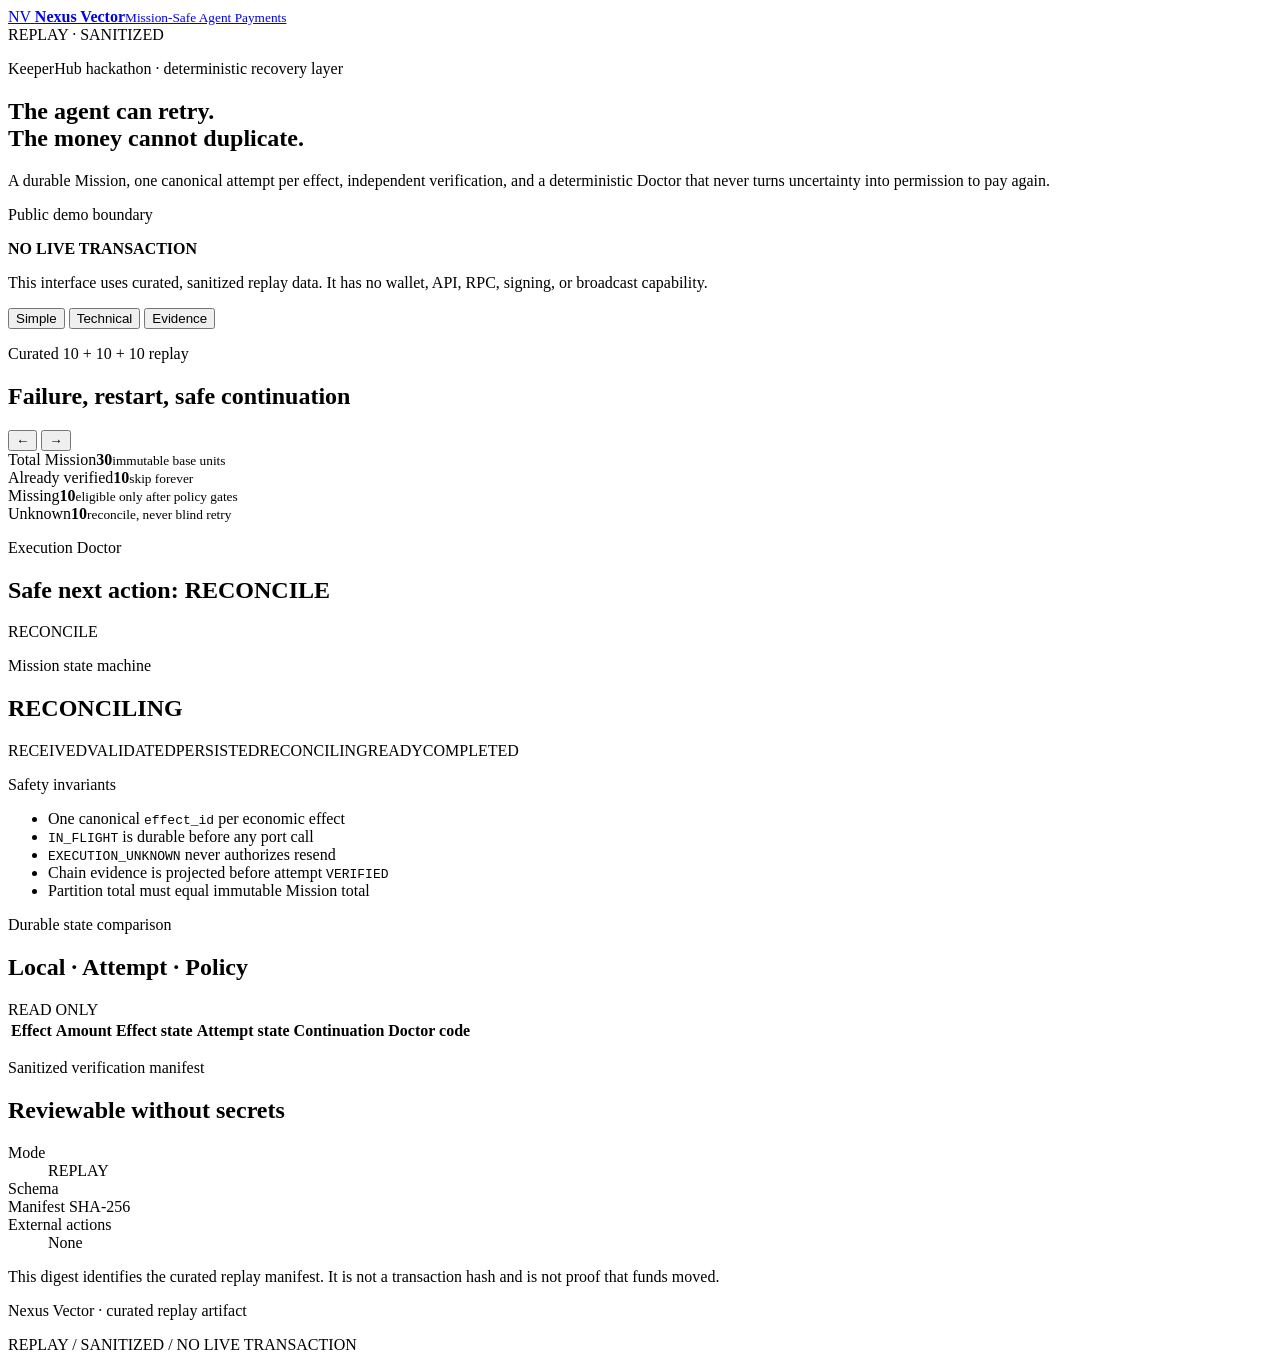
==== frontend/index.html @ ded7345a "Add static replay UI shell" ====
<!doctype html>
<html lang="en">
<head>
  <meta charset="utf-8">
  <meta name="viewport" content="width=device-width, initial-scale=1">
  <meta name="description" content="Nexus Vector mission-safe payment recovery replay.">
  <title>Nexus Vector — Mission-Safe Agent Payments</title>
  <link rel="stylesheet" href="styles.css">
</head>
<body>
  <div class="ambient ambient-one" aria-hidden="true"></div>
  <div class="ambient ambient-two" aria-hidden="true"></div>

  <header class="site-header">
    <a class="brand" href="#top" aria-label="Nexus Vector home">
      <span class="brand-mark" aria-hidden="true">NV</span>
      <span><strong>Nexus Vector</strong><small>Mission-Safe Agent Payments</small></span>
    </a>
    <div class="mode-badge"><span class="pulse"></span> REPLAY · SANITIZED</div>
  </header>

  <main id="top">
    <section class="hero">
      <div>
        <p class="eyebrow">KeeperHub hackathon · deterministic recovery layer</p>
        <h1>The agent can retry.<br><span>The money cannot duplicate.</span></h1>
        <p class="hero-copy">A durable Mission, one canonical attempt per effect, independent verification, and a deterministic Doctor that never turns uncertainty into permission to pay again.</p>
      </div>
      <aside class="safety-card" aria-label="Replay safety boundary">
        <p class="safety-kicker">Public demo boundary</p>
        <strong>NO LIVE TRANSACTION</strong>
        <p>This interface uses curated, sanitized replay data. It has no wallet, API, RPC, signing, or broadcast capability.</p>
      </aside>
    </section>

    <nav class="view-tabs" aria-label="Demo views">
      <button class="tab is-active" data-view="simple" aria-selected="true">Simple</button>
      <button class="tab" data-view="technical" aria-selected="false">Technical</button>
      <button class="tab" data-view="evidence" aria-selected="false">Evidence</button>
    </nav>

    <section class="replay-control" aria-labelledby="replay-heading">
      <div>
        <p class="section-label">Curated 10 + 10 + 10 replay</p>
        <h2 id="replay-heading">Failure, restart, safe continuation</h2>
      </div>
      <div class="step-controls">
        <button id="previous-step" class="icon-button" aria-label="Previous replay step">←</button>
        <span id="step-counter" aria-live="polite"></span>
        <button id="next-step" class="icon-button" aria-label="Next replay step">→</button>
      </div>
      <div class="timeline" id="timeline" aria-label="Replay timeline"></div>
    </section>

    <section id="view-simple" class="view-panel is-active">
      <div class="mission-summary">
        <article class="metric-card">
          <span>Total Mission</span><strong id="mission-total">30</strong><small>immutable base units</small>
        </article>
        <article class="metric-card safe">
          <span>Already verified</span><strong id="amount-skipped">10</strong><small>skip forever</small>
        </article>
        <article class="metric-card ready">
          <span>Missing</span><strong id="amount-executable">10</strong><small>eligible only after policy gates</small>
        </article>
        <article class="metric-card warning">
          <span>Unknown</span><strong id="amount-unresolved">10</strong><small>reconcile, never blind retry</small>
        </article>
      </div>

      <div class="doctor-banner">
        <div>
          <p class="section-label">Execution Doctor</p>
          <h2 id="doctor-title">Safe next action: RECONCILE</h2>
          <p id="doctor-summary"></p>
        </div>
        <span id="doctor-action" class="action-pill">RECONCILE</span>
      </div>

      <div id="effect-cards" class="effect-grid" aria-label="Effect decisions"></div>
    </section>

    <section id="view-technical" class="view-panel">
      <div class="technical-grid">
        <article class="panel">
          <p class="section-label">Mission state machine</p>
          <h2 id="technical-mission-state">RECONCILING</h2>
          <div class="state-track" aria-label="Mission state progression">
            <span data-state="RECEIVED">RECEIVED</span><span data-state="VALIDATED">VALIDATED</span><span data-state="PERSISTED">PERSISTED</span><span data-state="RECONCILING">RECONCILING</span><span data-state="READY_FOR_EXECUTION">READY</span><span data-state="COMPLETED">COMPLETED</span>
          </div>
        </article>
        <article class="panel">
          <p class="section-label">Safety invariants</p>
          <ul class="invariant-list">
            <li>One canonical <code>effect_id</code> per economic effect</li>
            <li><code>IN_FLIGHT</code> is durable before any port call</li>
            <li><code>EXECUTION_UNKNOWN</code> never authorizes resend</li>
            <li>Chain evidence is projected before attempt <code>VERIFIED</code></li>
            <li>Partition total must equal immutable Mission total</li>
          </ul>
        </article>
      </div>
      <div class="panel table-panel">
        <div class="panel-heading">
          <div><p class="section-label">Durable state comparison</p><h2>Local · Attempt · Policy</h2></div>
          <span class="read-only">READ ONLY</span>
        </div>
        <div class="table-scroll">
          <table>
            <thead><tr><th>Effect</th><th>Amount</th><th>Effect state</th><th>Attempt state</th><th>Continuation</th><th>Doctor code</th></tr></thead>
            <tbody id="technical-table"></tbody>
          </table>
        </div>
      </div>
    </section>

    <section id="view-evidence" class="view-panel">
      <div class="evidence-layout">
        <article class="panel evidence-manifest">
          <p class="section-label">Sanitized verification manifest</p>
          <h2>Reviewable without secrets</h2>
          <dl>
            <div><dt>Mode</dt><dd id="manifest-mode">REPLAY</dd></div>
            <div><dt>Schema</dt><dd id="manifest-schema"></dd></div>
            <div><dt>Manifest SHA-256</dt><dd><code id="manifest-hash"></code></dd></div>
            <div><dt>External actions</dt><dd>None</dd></div>
          </dl>
          <p class="notice">This digest identifies the curated replay manifest. It is not a transaction hash and is not proof that funds moved.</p>
        </article>
        <div id="evidence-list" class="evidence-list"></div>
      </div>
    </section>
  </main>

  <footer>
    <p>Nexus Vector · curated replay artifact</p>
    <p>REPLAY / SANITIZED / NO LIVE TRANSACTION</p>
  </footer>

  <script src="replay/mission-safe-30.js"></script>
  <script src="app.js"></script>
</body>
</html>
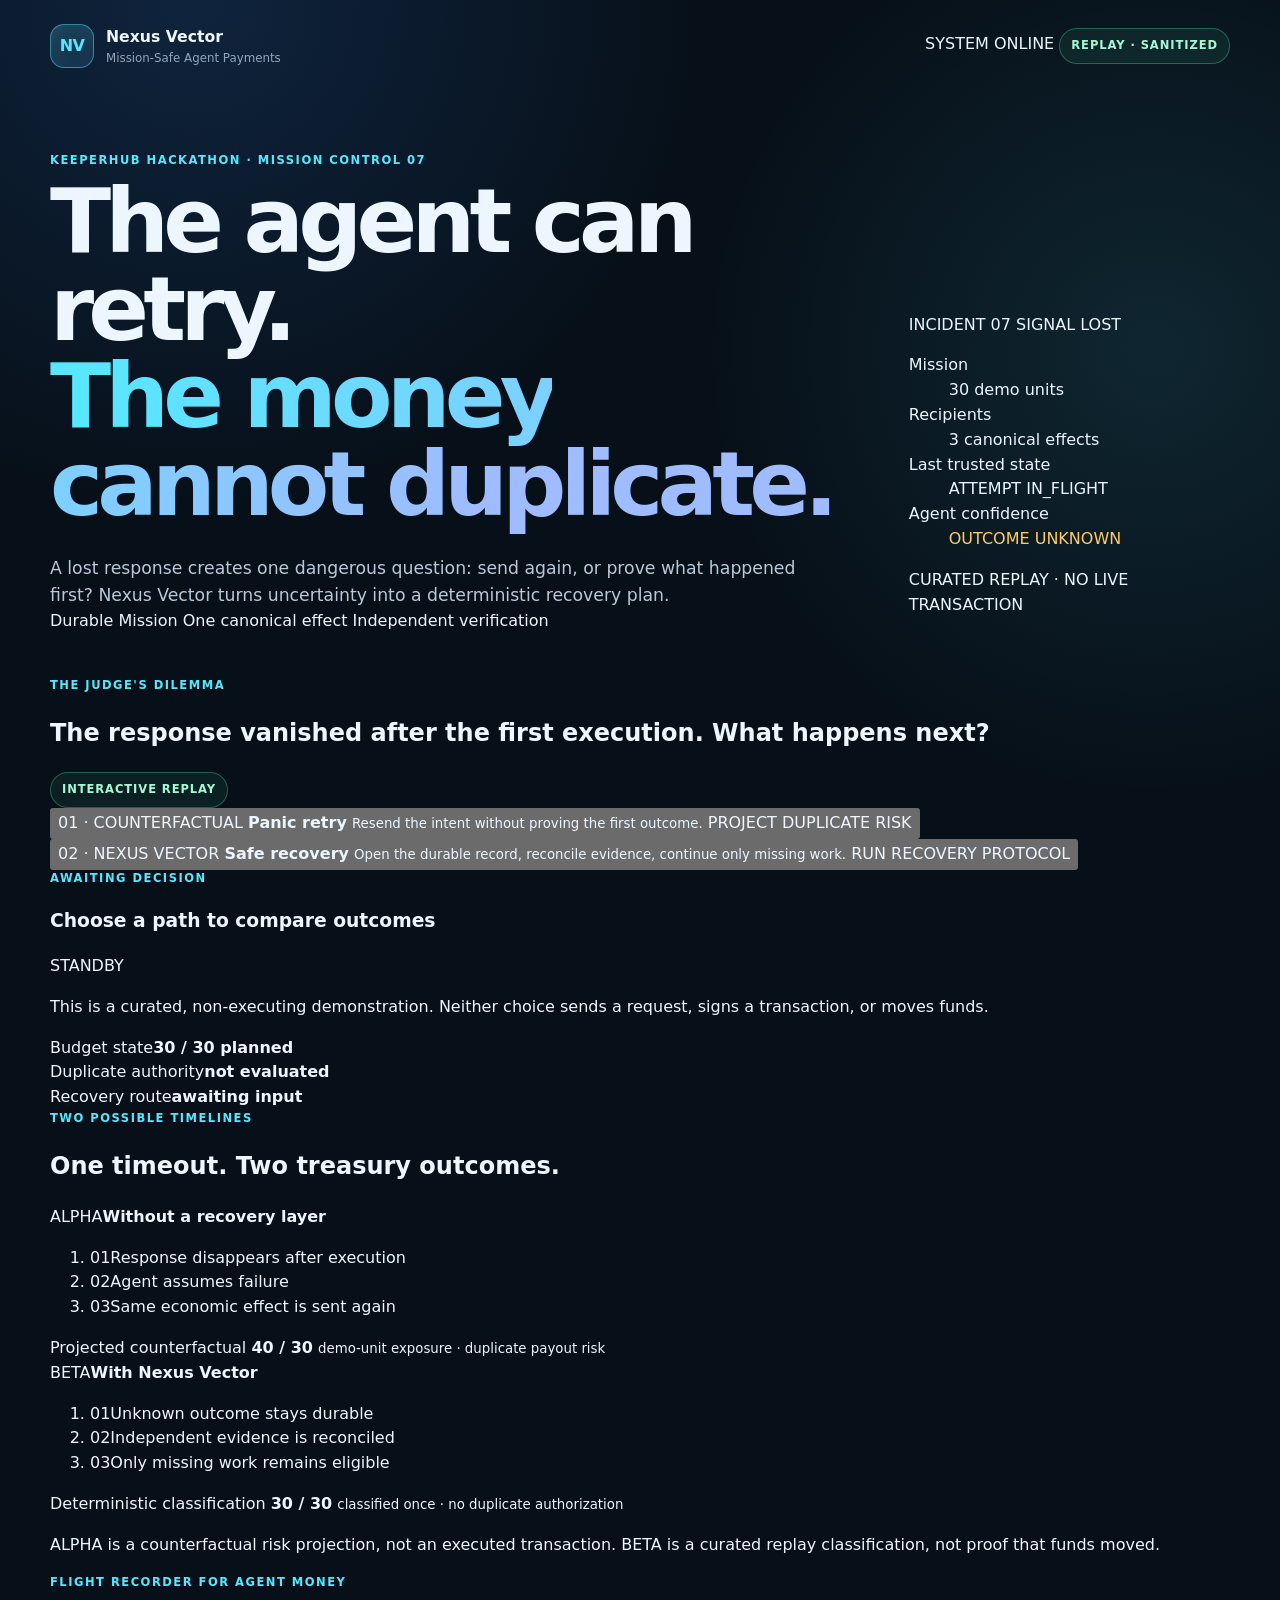
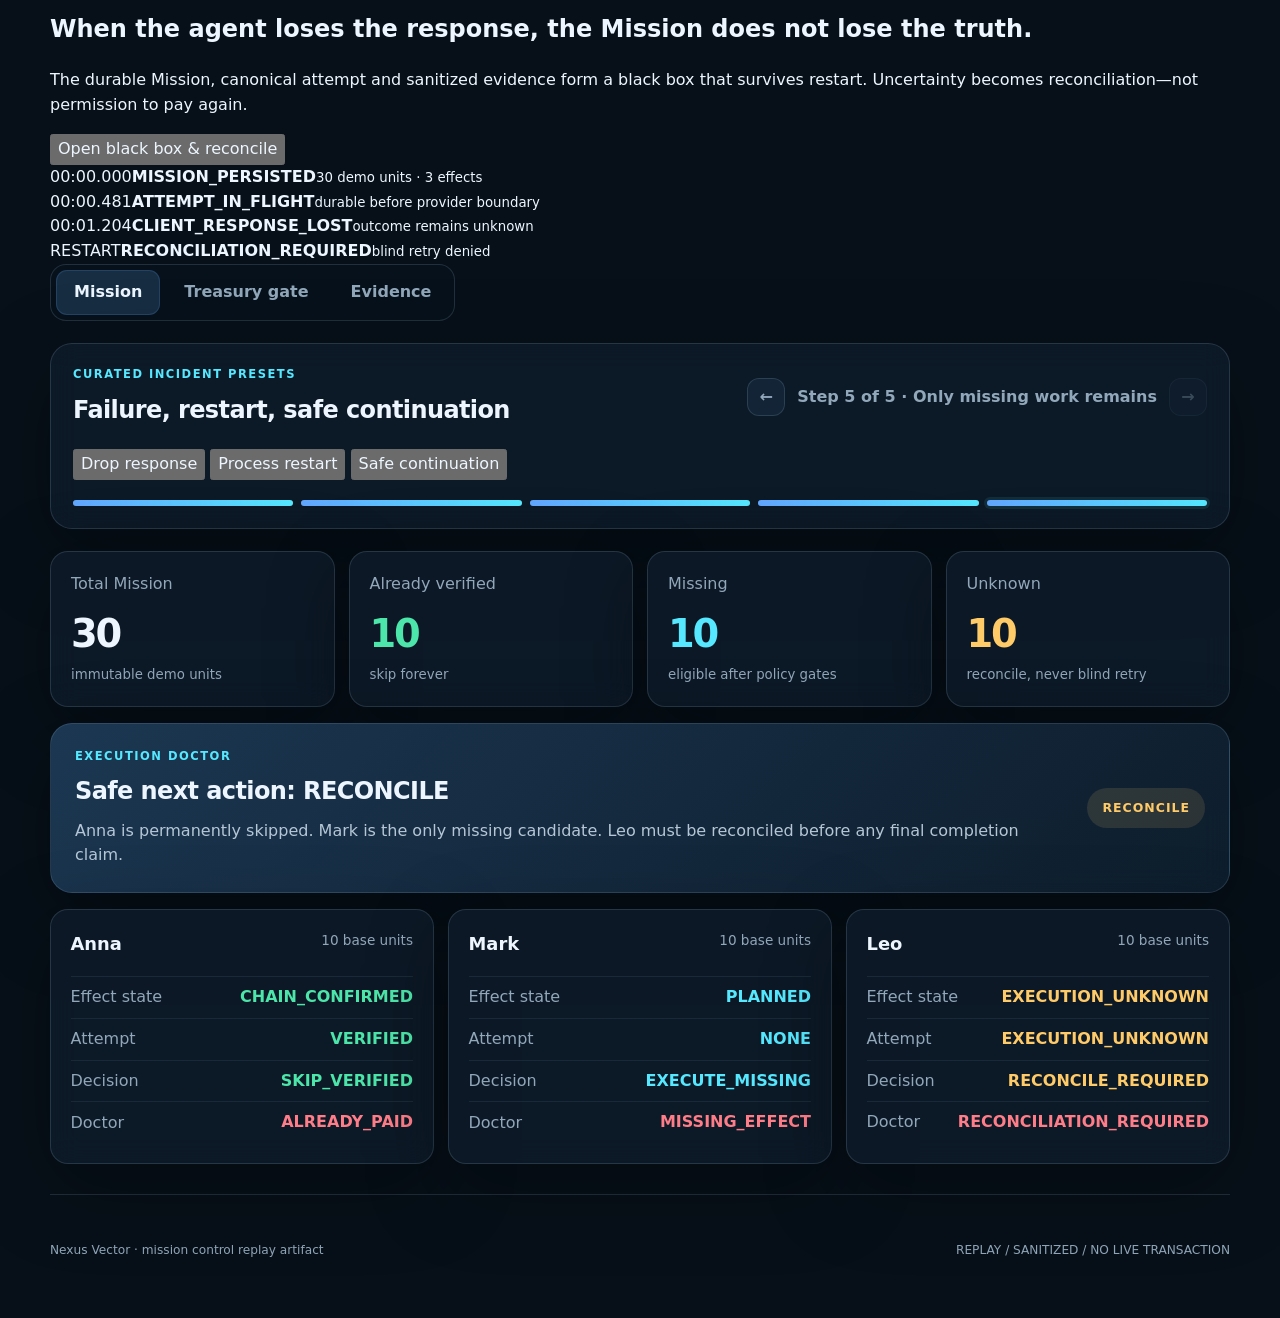
==== commit e11105cb: "Transform replay into mission control judge experience" ====
--- a/frontend/index.html
+++ b/frontend/index.html
@@ -8,46 +8,169 @@
   <link rel="stylesheet" href="styles.css">
 </head>
 <body>
-  <div class="ambient ambient-one" aria-hidden="true"></div>
-  <div class="ambient ambient-two" aria-hidden="true"></div>
+  <div class="grid-field" aria-hidden="true"></div>
+  <div class="orbit orbit-one" aria-hidden="true"></div>
+  <div class="orbit orbit-two" aria-hidden="true"></div>
 
   <header class="site-header">
     <a class="brand" href="#top" aria-label="Nexus Vector home">
-      <span class="brand-mark" aria-hidden="true">NV</span>
+      <span class="brand-mark" aria-hidden="true"><span>NV</span></span>
       <span><strong>Nexus Vector</strong><small>Mission-Safe Agent Payments</small></span>
     </a>
-    <div class="mode-badge"><span class="pulse"></span> REPLAY · SANITIZED</div>
+    <div class="header-status">
+      <span class="system-indicator"><i aria-hidden="true"></i> SYSTEM ONLINE</span>
+      <span class="mode-badge">REPLAY · SANITIZED</span>
+    </div>
   </header>
 
   <main id="top">
-    <section class="hero">
-      <div>
-        <p class="eyebrow">KeeperHub hackathon · deterministic recovery layer</p>
-        <h1>The agent can retry.<br><span>The money cannot duplicate.</span></h1>
-        <p class="hero-copy">A durable Mission, one canonical attempt per effect, independent verification, and a deterministic Doctor that never turns uncertainty into permission to pay again.</p>
-      </div>
-      <aside class="safety-card" aria-label="Replay safety boundary">
-        <p class="safety-kicker">Public demo boundary</p>
-        <strong>NO LIVE TRANSACTION</strong>
-        <p>This interface uses curated, sanitized replay data. It has no wallet, API, RPC, signing, or broadcast capability.</p>
+    <section class="hero" aria-labelledby="hero-title">
+      <div class="hero-copy-block">
+        <p class="eyebrow">KeeperHub hackathon · mission control 07</p>
+        <h1 id="hero-title">The agent can retry.<br><span>The money cannot duplicate.</span></h1>
+        <p class="hero-copy">A lost response creates one dangerous question: send again, or prove what happened first? Nexus Vector turns uncertainty into a deterministic recovery plan.</p>
+        <div class="hero-proof-strip" aria-label="Core safety properties">
+          <span>Durable Mission</span>
+          <span>One canonical effect</span>
+          <span>Independent verification</span>
+        </div>
+      </div>
+
+      <aside class="telemetry-console" aria-label="Incident telemetry">
+        <div class="console-topline">
+          <span>INCIDENT 07</span>
+          <span class="signal-lost"><i aria-hidden="true"></i> SIGNAL LOST</span>
+        </div>
+        <div class="telemetry-orb" aria-hidden="true">
+          <span class="orb-core"></span>
+          <span class="orb-ring ring-one"></span>
+          <span class="orb-ring ring-two"></span>
+          <span class="orb-sweep"></span>
+        </div>
+        <dl class="telemetry-list">
+          <div><dt>Mission</dt><dd>30 demo units</dd></div>
+          <div><dt>Recipients</dt><dd>3 canonical effects</dd></div>
+          <div><dt>Last trusted state</dt><dd>ATTEMPT IN_FLIGHT</dd></div>
+          <div><dt>Agent confidence</dt><dd class="status-warning">OUTCOME UNKNOWN</dd></div>
+        </dl>
+        <p class="console-boundary">CURATED REPLAY · NO LIVE TRANSACTION</p>
       </aside>
     </section>
 
+    <section class="dilemma" aria-labelledby="dilemma-title">
+      <div class="section-heading">
+        <div>
+          <p class="section-label">The judge's dilemma</p>
+          <h2 id="dilemma-title">The response vanished after the first execution. What happens next?</h2>
+        </div>
+        <span class="read-only">INTERACTIVE REPLAY</span>
+      </div>
+
+      <div class="decision-grid">
+        <button id="panic-retry" class="decision-button unsafe-choice" type="button" aria-pressed="false">
+          <span class="decision-index">01 · COUNTERFACTUAL</span>
+          <strong>Panic retry</strong>
+          <small>Resend the intent without proving the first outcome.</small>
+          <span class="button-callout">PROJECT DUPLICATE RISK</span>
+        </button>
+        <button id="safe-recovery" class="decision-button safe-choice" type="button" aria-pressed="false">
+          <span class="decision-index">02 · NEXUS VECTOR</span>
+          <strong>Safe recovery</strong>
+          <small>Open the durable record, reconcile evidence, continue only missing work.</small>
+          <span class="button-callout">RUN RECOVERY PROTOCOL</span>
+        </button>
+      </div>
+
+      <article id="decision-stage" class="decision-stage" data-decision="neutral" aria-live="polite">
+        <div class="decision-stage-head">
+          <div>
+            <p id="decision-kicker" class="section-label">Awaiting decision</p>
+            <h3 id="decision-title">Choose a path to compare outcomes</h3>
+          </div>
+          <span id="decision-status" class="decision-status">STANDBY</span>
+        </div>
+        <p id="decision-summary">This is a curated, non-executing demonstration. Neither choice sends a request, signs a transaction, or moves funds.</p>
+        <div class="decision-metrics">
+          <div><span>Budget state</span><strong id="decision-budget">30 / 30 planned</strong></div>
+          <div><span>Duplicate authority</span><strong id="decision-duplicate">not evaluated</strong></div>
+          <div><span>Recovery route</span><strong id="decision-route">awaiting input</strong></div>
+        </div>
+      </article>
+    </section>
+
+    <section class="worldlines" aria-labelledby="worldlines-title">
+      <div class="section-heading compact-heading">
+        <div>
+          <p class="section-label">Two possible timelines</p>
+          <h2 id="worldlines-title">One timeout. Two treasury outcomes.</h2>
+        </div>
+      </div>
+      <div class="worldline-grid">
+        <article class="worldline unsafe-worldline">
+          <header><span>ALPHA</span><strong>Without a recovery layer</strong></header>
+          <ol>
+            <li><span>01</span>Response disappears after execution</li>
+            <li><span>02</span>Agent assumes failure</li>
+            <li><span>03</span>Same economic effect is sent again</li>
+          </ol>
+          <div class="worldline-result">
+            <span>Projected counterfactual</span>
+            <strong>40 / 30</strong>
+            <small>demo-unit exposure · duplicate payout risk</small>
+          </div>
+        </article>
+        <article class="worldline safe-worldline">
+          <header><span>BETA</span><strong>With Nexus Vector</strong></header>
+          <ol>
+            <li><span>01</span>Unknown outcome stays durable</li>
+            <li><span>02</span>Independent evidence is reconciled</li>
+            <li><span>03</span>Only missing work remains eligible</li>
+          </ol>
+          <div class="worldline-result">
+            <span>Deterministic classification</span>
+            <strong>30 / 30</strong>
+            <small>classified once · no duplicate authorization</small>
+          </div>
+        </article>
+      </div>
+      <p class="counterfactual-note">ALPHA is a counterfactual risk projection, not an executed transaction. BETA is a curated replay classification, not proof that funds moved.</p>
+    </section>
+
+    <section class="black-box" aria-labelledby="black-box-title">
+      <div class="black-box-copy">
+        <p class="section-label">Flight recorder for agent money</p>
+        <h2 id="black-box-title">When the agent loses the response, the Mission does not lose the truth.</h2>
+        <p>The durable Mission, canonical attempt and sanitized evidence form a black box that survives restart. Uncertainty becomes reconciliation—not permission to pay again.</p>
+        <button id="open-black-box" class="primary-action" type="button">Open black box &amp; reconcile</button>
+      </div>
+      <div class="flight-recorder" aria-label="Black box recovery sequence">
+        <div><span>00:00.000</span><strong>MISSION_PERSISTED</strong><small>30 demo units · 3 effects</small></div>
+        <div><span>00:00.481</span><strong>ATTEMPT_IN_FLIGHT</strong><small>durable before provider boundary</small></div>
+        <div class="recorder-alert"><span>00:01.204</span><strong>CLIENT_RESPONSE_LOST</strong><small>outcome remains unknown</small></div>
+        <div><span>RESTART</span><strong>RECONCILIATION_REQUIRED</strong><small>blind retry denied</small></div>
+      </div>
+    </section>
+
     <nav class="view-tabs" aria-label="Demo views">
-      <button class="tab is-active" data-view="simple" aria-selected="true">Simple</button>
-      <button class="tab" data-view="technical" aria-selected="false">Technical</button>
-      <button class="tab" data-view="evidence" aria-selected="false">Evidence</button>
+      <button class="tab is-active" data-view="simple" aria-selected="true" type="button">Mission</button>
+      <button class="tab" data-view="technical" aria-selected="false" type="button">Treasury gate</button>
+      <button class="tab" data-view="evidence" aria-selected="false" type="button">Evidence</button>
     </nav>
 
     <section class="replay-control" aria-labelledby="replay-heading">
       <div>
-        <p class="section-label">Curated 10 + 10 + 10 replay</p>
+        <p class="section-label">Curated incident presets</p>
         <h2 id="replay-heading">Failure, restart, safe continuation</h2>
       </div>
       <div class="step-controls">
-        <button id="previous-step" class="icon-button" aria-label="Previous replay step">←</button>
+        <button id="previous-step" class="icon-button" aria-label="Previous replay step" type="button">←</button>
         <span id="step-counter" aria-live="polite"></span>
-        <button id="next-step" class="icon-button" aria-label="Next replay step">→</button>
+        <button id="next-step" class="icon-button" aria-label="Next replay step" type="button">→</button>
+      </div>
+      <div id="incident-presets" class="incident-presets" aria-label="Curated incident presets">
+        <button type="button" data-step="2">Drop response</button>
+        <button type="button" data-step="3">Process restart</button>
+        <button type="button" data-step="4">Safe continuation</button>
       </div>
       <div class="timeline" id="timeline" aria-label="Replay timeline"></div>
     </section>
@@ -55,13 +178,13 @@
     <section id="view-simple" class="view-panel is-active">
       <div class="mission-summary">
         <article class="metric-card">
-          <span>Total Mission</span><strong id="mission-total">30</strong><small>immutable base units</small>
+          <span>Total Mission</span><strong id="mission-total">30</strong><small>immutable demo units</small>
         </article>
         <article class="metric-card safe">
           <span>Already verified</span><strong id="amount-skipped">10</strong><small>skip forever</small>
         </article>
         <article class="metric-card ready">
-          <span>Missing</span><strong id="amount-executable">10</strong><small>eligible only after policy gates</small>
+          <span>Missing</span><strong id="amount-executable">10</strong><small>eligible after policy gates</small>
         </article>
         <article class="metric-card warning">
           <span>Unknown</span><strong id="amount-unresolved">10</strong><small>reconcile, never blind retry</small>
@@ -81,6 +204,25 @@
     </section>
 
     <section id="view-technical" class="view-panel">
+      <div class="treasury-gate panel">
+        <div class="panel-heading">
+          <div><p class="section-label">Zero-trust treasury gate</p><h2>Every effect presents evidence before authority.</h2></div>
+          <span class="read-only">READ ONLY</span>
+        </div>
+        <div class="gate-checks" aria-label="Treasury safety checks">
+          <div><span class="gate-icon">✓</span><p><strong>Mission identity</strong><small id="gate-identity">canonical effect set recognized</small></p></div>
+          <div><span class="gate-icon">✓</span><p><strong>Immutable budget</strong><small id="gate-budget">partition equals 30 demo units</small></p></div>
+          <div><span class="gate-icon">✓</span><p><strong>Durable attempt</strong><small id="gate-attempt">attempt persisted before boundary</small></p></div>
+          <div class="gate-caution"><span class="gate-icon">!</span><p><strong>Evidence policy</strong><small id="gate-evidence">unknown work requires reconciliation</small></p></div>
+          <div><span class="gate-icon">✓</span><p><strong>Continuation authority</strong><small id="gate-continuation">duplicate authorization denied</small></p></div>
+        </div>
+        <div class="treasury-decision">
+          <span>TREASURY DECISION</span>
+          <strong id="treasury-decision">1 SKIP · 1 EXECUTE · 1 RECONCILE</strong>
+          <small>Classification is deterministic data, not a live execution authorization.</small>
+        </div>
+      </div>
+
       <div class="technical-grid">
         <article class="panel">
           <p class="section-label">Mission state machine</p>
@@ -133,7 +275,7 @@
   </main>
 
   <footer>
-    <p>Nexus Vector · curated replay artifact</p>
+    <p>Nexus Vector · mission control replay artifact</p>
     <p>REPLAY / SANITIZED / NO LIVE TRANSACTION</p>
   </footer>
 
--- a/frontend/styles.css
+++ b/frontend/styles.css
@@ -0,0 +1,318 @@
+:root {
+  color-scheme: dark;
+  --bg: #071019;
+  --panel: rgba(14, 27, 40, 0.88);
+  --text: #edf6ff;
+  --muted: #91a7ba;
+  --line: rgba(149, 187, 216, 0.18);
+  --cyan: #55e8ff;
+  --blue: #62a7ff;
+  --green: #4ce6aa;
+  --amber: #ffca68;
+  --red: #ff7d88;
+  --radius: 22px;
+  --shadow: 0 24px 80px rgba(0, 0, 0, 0.35);
+  font-family: Inter, ui-sans-serif, system-ui, -apple-system, BlinkMacSystemFont, "Segoe UI", sans-serif;
+}
+
+* { box-sizing: border-box; }
+html { scroll-behavior: smooth; }
+body {
+  margin: 0;
+  min-height: 100vh;
+  color: var(--text);
+  background:
+    radial-gradient(circle at 15% 0%, rgba(56, 139, 253, 0.16), transparent 32rem),
+    radial-gradient(circle at 90% 12%, rgba(85, 232, 255, 0.10), transparent 28rem),
+    var(--bg);
+  line-height: 1.55;
+}
+button, a { font: inherit; }
+button { color: inherit; }
+code { color: #bdeeff; font-family: "SFMono-Regular", Consolas, monospace; }
+
+.ambient {
+  position: fixed;
+  z-index: -1;
+  width: 28rem;
+  height: 28rem;
+  filter: blur(110px);
+  opacity: 0.18;
+  border-radius: 50%;
+  pointer-events: none;
+}
+.ambient-one { top: 12rem; left: -12rem; background: var(--blue); }
+.ambient-two { right: -14rem; bottom: 4rem; background: var(--cyan); }
+
+.site-header,
+main,
+footer {
+  width: min(1180px, calc(100% - 32px));
+  margin-inline: auto;
+}
+
+.site-header {
+  display: flex;
+  justify-content: space-between;
+  align-items: center;
+  padding: 24px 0 10px;
+}
+.brand {
+  display: inline-flex;
+  align-items: center;
+  gap: 12px;
+  color: inherit;
+  text-decoration: none;
+}
+.brand-mark {
+  display: grid;
+  place-items: center;
+  width: 44px;
+  height: 44px;
+  border: 1px solid rgba(85, 232, 255, 0.48);
+  border-radius: 14px;
+  background: linear-gradient(145deg, rgba(85, 232, 255, 0.18), rgba(98, 167, 255, 0.08));
+  color: var(--cyan);
+  font-weight: 900;
+  letter-spacing: -0.04em;
+  box-shadow: inset 0 0 24px rgba(85, 232, 255, 0.08);
+}
+.brand strong, .brand small { display: block; }
+.brand strong { font-size: 0.98rem; }
+.brand small { color: var(--muted); font-size: 0.74rem; }
+.mode-badge,
+.read-only {
+  display: inline-flex;
+  align-items: center;
+  gap: 8px;
+  padding: 8px 11px;
+  border: 1px solid rgba(76, 230, 170, 0.32);
+  border-radius: 999px;
+  background: rgba(76, 230, 170, 0.08);
+  color: #a6f8d4;
+  font-size: 0.72rem;
+  font-weight: 800;
+  letter-spacing: 0.08em;
+}
+.pulse {
+  width: 7px;
+  height: 7px;
+  border-radius: 50%;
+  background: var(--green);
+  box-shadow: 0 0 0 5px rgba(76, 230, 170, 0.10);
+}
+
+.hero {
+  display: grid;
+  grid-template-columns: minmax(0, 1.5fr) minmax(270px, 0.58fr);
+  gap: 28px;
+  align-items: end;
+  padding: 74px 0 44px;
+}
+.eyebrow, .section-label, .safety-kicker {
+  margin: 0 0 8px;
+  color: var(--cyan);
+  font-size: 0.72rem;
+  font-weight: 850;
+  letter-spacing: 0.13em;
+  text-transform: uppercase;
+}
+.hero h1 {
+  max-width: 880px;
+  margin: 0;
+  font-size: clamp(2.75rem, 7vw, 5.8rem);
+  line-height: 0.98;
+  letter-spacing: -0.065em;
+}
+.hero h1 span {
+  background: linear-gradient(90deg, var(--cyan), #9ebcff 72%);
+  -webkit-background-clip: text;
+  background-clip: text;
+  color: transparent;
+}
+.hero-copy {
+  max-width: 760px;
+  margin: 26px 0 0;
+  color: #b9c9d7;
+  font-size: 1.08rem;
+}
+.safety-card {
+  padding: 24px;
+  border: 1px solid rgba(255, 202, 104, 0.28);
+  border-radius: var(--radius);
+  background: linear-gradient(145deg, rgba(255, 202, 104, 0.09), rgba(255, 125, 136, 0.04));
+  box-shadow: var(--shadow);
+}
+.safety-card strong { display: block; color: var(--amber); font-size: 1.12rem; }
+.safety-card p:last-child { margin-bottom: 0; color: #c5bfae; font-size: 0.92rem; }
+
+.view-tabs {
+  display: inline-flex;
+  gap: 6px;
+  padding: 5px;
+  border: 1px solid var(--line);
+  border-radius: 16px;
+  background: rgba(8, 18, 28, 0.72);
+}
+.tab, .icon-button {
+  border: 0;
+  cursor: pointer;
+  transition: transform 150ms ease, background 150ms ease, color 150ms ease;
+}
+.tab {
+  padding: 10px 18px;
+  border-radius: 11px;
+  background: transparent;
+  color: var(--muted);
+  font-weight: 750;
+}
+.tab:hover, .icon-button:hover { transform: translateY(-1px); }
+.tab.is-active { background: #172d42; color: var(--text); box-shadow: inset 0 0 0 1px rgba(98, 167, 255, 0.18); }
+
+.replay-control,
+.panel,
+.doctor-banner,
+.metric-card,
+.effect-card {
+  border: 1px solid var(--line);
+  background: var(--panel);
+  box-shadow: var(--shadow);
+  backdrop-filter: blur(14px);
+}
+.replay-control {
+  display: grid;
+  grid-template-columns: 1fr auto;
+  gap: 20px;
+  margin: 22px 0;
+  padding: 22px;
+  border-radius: var(--radius);
+}
+.replay-control h2, .panel h2, .doctor-banner h2 { margin: 0; letter-spacing: -0.025em; }
+.step-controls { display: flex; align-items: center; gap: 12px; color: var(--muted); font-weight: 750; }
+.icon-button {
+  display: grid;
+  place-items: center;
+  width: 38px;
+  height: 38px;
+  border: 1px solid var(--line);
+  border-radius: 12px;
+  background: #122436;
+}
+.icon-button:disabled { opacity: 0.35; cursor: not-allowed; transform: none; }
+.timeline { grid-column: 1 / -1; display: grid; grid-template-columns: repeat(5, 1fr); gap: 8px; }
+.timeline-step {
+  position: relative;
+  min-height: 6px;
+  border-radius: 999px;
+  background: rgba(145, 167, 186, 0.16);
+  overflow: hidden;
+}
+.timeline-step::after { content: ""; position: absolute; inset: 0; transform: scaleX(0); transform-origin: left; background: linear-gradient(90deg, var(--blue), var(--cyan)); transition: transform 260ms ease; }
+.timeline-step.is-complete::after, .timeline-step.is-current::after { transform: scaleX(1); }
+.timeline-step.is-current { box-shadow: 0 0 0 3px rgba(85, 232, 255, 0.10); }
+
+.view-panel { display: none; animation: rise 180ms ease; }
+.view-panel.is-active { display: block; }
+@keyframes rise { from { opacity: 0; transform: translateY(5px); } to { opacity: 1; transform: none; } }
+
+.mission-summary { display: grid; grid-template-columns: repeat(4, 1fr); gap: 14px; }
+.metric-card { padding: 20px; border-radius: 18px; }
+.metric-card span, .metric-card small { display: block; color: var(--muted); }
+.metric-card strong { display: block; margin: 8px 0 1px; font-size: 2.4rem; letter-spacing: -0.06em; }
+.metric-card.safe strong { color: var(--green); }
+.metric-card.ready strong { color: var(--cyan); }
+.metric-card.warning strong { color: var(--amber); }
+
+.doctor-banner {
+  display: flex;
+  align-items: center;
+  justify-content: space-between;
+  gap: 18px;
+  margin: 16px 0;
+  padding: 24px;
+  border-radius: var(--radius);
+  background: linear-gradient(135deg, rgba(29, 58, 85, 0.95), rgba(14, 30, 45, 0.94));
+}
+.doctor-banner p:last-child { margin: 8px 0 0; color: #b5c7d6; }
+.action-pill {
+  flex: 0 0 auto;
+  padding: 10px 15px;
+  border-radius: 999px;
+  background: rgba(255, 202, 104, 0.12);
+  color: var(--amber);
+  font-size: 0.78rem;
+  font-weight: 900;
+  letter-spacing: 0.08em;
+}
+.action-pill[data-action="COMPLETE"], .action-pill[data-action="SKIP_VERIFIED"] { background: rgba(76, 230, 170, 0.12); color: var(--green); }
+.action-pill[data-action="EXECUTE_MISSING"] { background: rgba(85, 232, 255, 0.12); color: var(--cyan); }
+.action-pill[data-action="MANUAL_REVIEW"] { background: rgba(255, 125, 136, 0.12); color: var(--red); }
+
+.effect-grid { display: grid; grid-template-columns: repeat(3, 1fr); gap: 14px; margin-bottom: 30px; }
+.effect-card { padding: 20px; border-radius: 18px; }
+.effect-head { display: flex; align-items: flex-start; justify-content: space-between; gap: 10px; }
+.effect-card h3 { margin: 0; font-size: 1.12rem; }
+.effect-amount { color: var(--muted); font-size: 0.85rem; }
+.effect-card dl { margin: 18px 0 0; }
+.effect-card dl div { display: flex; justify-content: space-between; gap: 14px; padding: 8px 0; border-top: 1px solid rgba(149, 187, 216, 0.10); }
+.effect-card dt { color: var(--muted); }
+.effect-card dd { margin: 0; text-align: right; font-weight: 760; }
+.status-safe { color: var(--green); }
+.status-ready { color: var(--cyan); }
+.status-warning { color: var(--amber); }
+.status-danger { color: var(--red); }
+
+.technical-grid { display: grid; grid-template-columns: 1fr 1fr; gap: 16px; }
+.panel { padding: 24px; border-radius: var(--radius); }
+.state-track { display: grid; grid-template-columns: repeat(6, minmax(0, 1fr)); gap: 6px; margin-top: 22px; }
+.state-track span { padding: 8px 4px; border: 1px solid var(--line); border-radius: 8px; color: #667f93; font-size: 0.62rem; font-weight: 800; text-align: center; overflow: hidden; text-overflow: ellipsis; }
+.state-track span.is-reached { color: #a6d9ff; background: rgba(98, 167, 255, 0.09); }
+.state-track span.current { color: var(--cyan); border-color: rgba(85, 232, 255, 0.44); background: rgba(85, 232, 255, 0.10); }
+.invariant-list { margin: 18px 0 0; padding-left: 20px; color: #bdd0df; }
+.invariant-list li + li { margin-top: 9px; }
+.table-panel { margin: 16px 0 30px; }
+.panel-heading { display: flex; justify-content: space-between; align-items: center; gap: 18px; }
+.table-scroll { overflow-x: auto; margin-top: 18px; }
+table { width: 100%; border-collapse: collapse; min-width: 780px; }
+th, td { padding: 13px 12px; border-bottom: 1px solid var(--line); text-align: left; font-size: 0.82rem; }
+th { color: var(--muted); font-size: 0.69rem; letter-spacing: 0.07em; text-transform: uppercase; }
+
+.evidence-layout { display: grid; grid-template-columns: minmax(310px, 0.75fr) 1.25fr; gap: 16px; margin-bottom: 30px; }
+.evidence-manifest dl { margin: 20px 0; }
+.evidence-manifest dl div { padding: 10px 0; border-top: 1px solid var(--line); }
+.evidence-manifest dt { color: var(--muted); font-size: 0.75rem; }
+.evidence-manifest dd { margin: 4px 0 0; word-break: break-word; }
+.notice { margin: 0; padding: 13px; border-left: 3px solid var(--amber); background: rgba(255, 202, 104, 0.07); color: #d7cdb6; font-size: 0.84rem; }
+.evidence-list { display: grid; gap: 12px; }
+.evidence-record { padding: 20px; border: 1px solid var(--line); border-radius: 18px; background: var(--panel); }
+.evidence-record header { display: flex; justify-content: space-between; gap: 12px; }
+.evidence-record h3 { margin: 0; }
+.evidence-record p { color: var(--muted); }
+.evidence-record code { display: block; margin-top: 10px; padding: 10px; border-radius: 10px; background: #07131e; overflow-wrap: anywhere; }
+
+footer { display: flex; justify-content: space-between; gap: 16px; padding: 34px 0 46px; border-top: 1px solid var(--line); color: var(--muted); font-size: 0.76rem; }
+
+:focus-visible { outline: 2px solid var(--cyan); outline-offset: 3px; }
+@media (max-width: 900px) {
+  .hero, .evidence-layout { grid-template-columns: 1fr; }
+  .mission-summary { grid-template-columns: repeat(2, 1fr); }
+  .technical-grid { grid-template-columns: 1fr; }
+  .hero { padding-top: 48px; }
+}
+@media (max-width: 620px) {
+  .site-header { align-items: flex-start; }
+  .brand small { display: none; }
+  .mode-badge { font-size: 0.62rem; }
+  .hero h1 { font-size: clamp(2.45rem, 14vw, 4rem); }
+  .view-tabs { display: grid; grid-template-columns: repeat(3, 1fr); width: 100%; }
+  .tab { padding-inline: 8px; }
+  .replay-control { grid-template-columns: 1fr; }
+  .step-controls { justify-content: space-between; }
+  .timeline { grid-column: 1; }
+  .mission-summary, .effect-grid { grid-template-columns: 1fr; }
+  .doctor-banner, .panel-heading, footer { align-items: flex-start; flex-direction: column; }
+  .state-track { grid-template-columns: repeat(3, 1fr); }
+}
+@media (prefers-reduced-motion: reduce) {
+  *, *::before, *::after { scroll-behavior: auto !important; animation-duration: 0.01ms !important; transition-duration: 0.01ms !important; }
+}
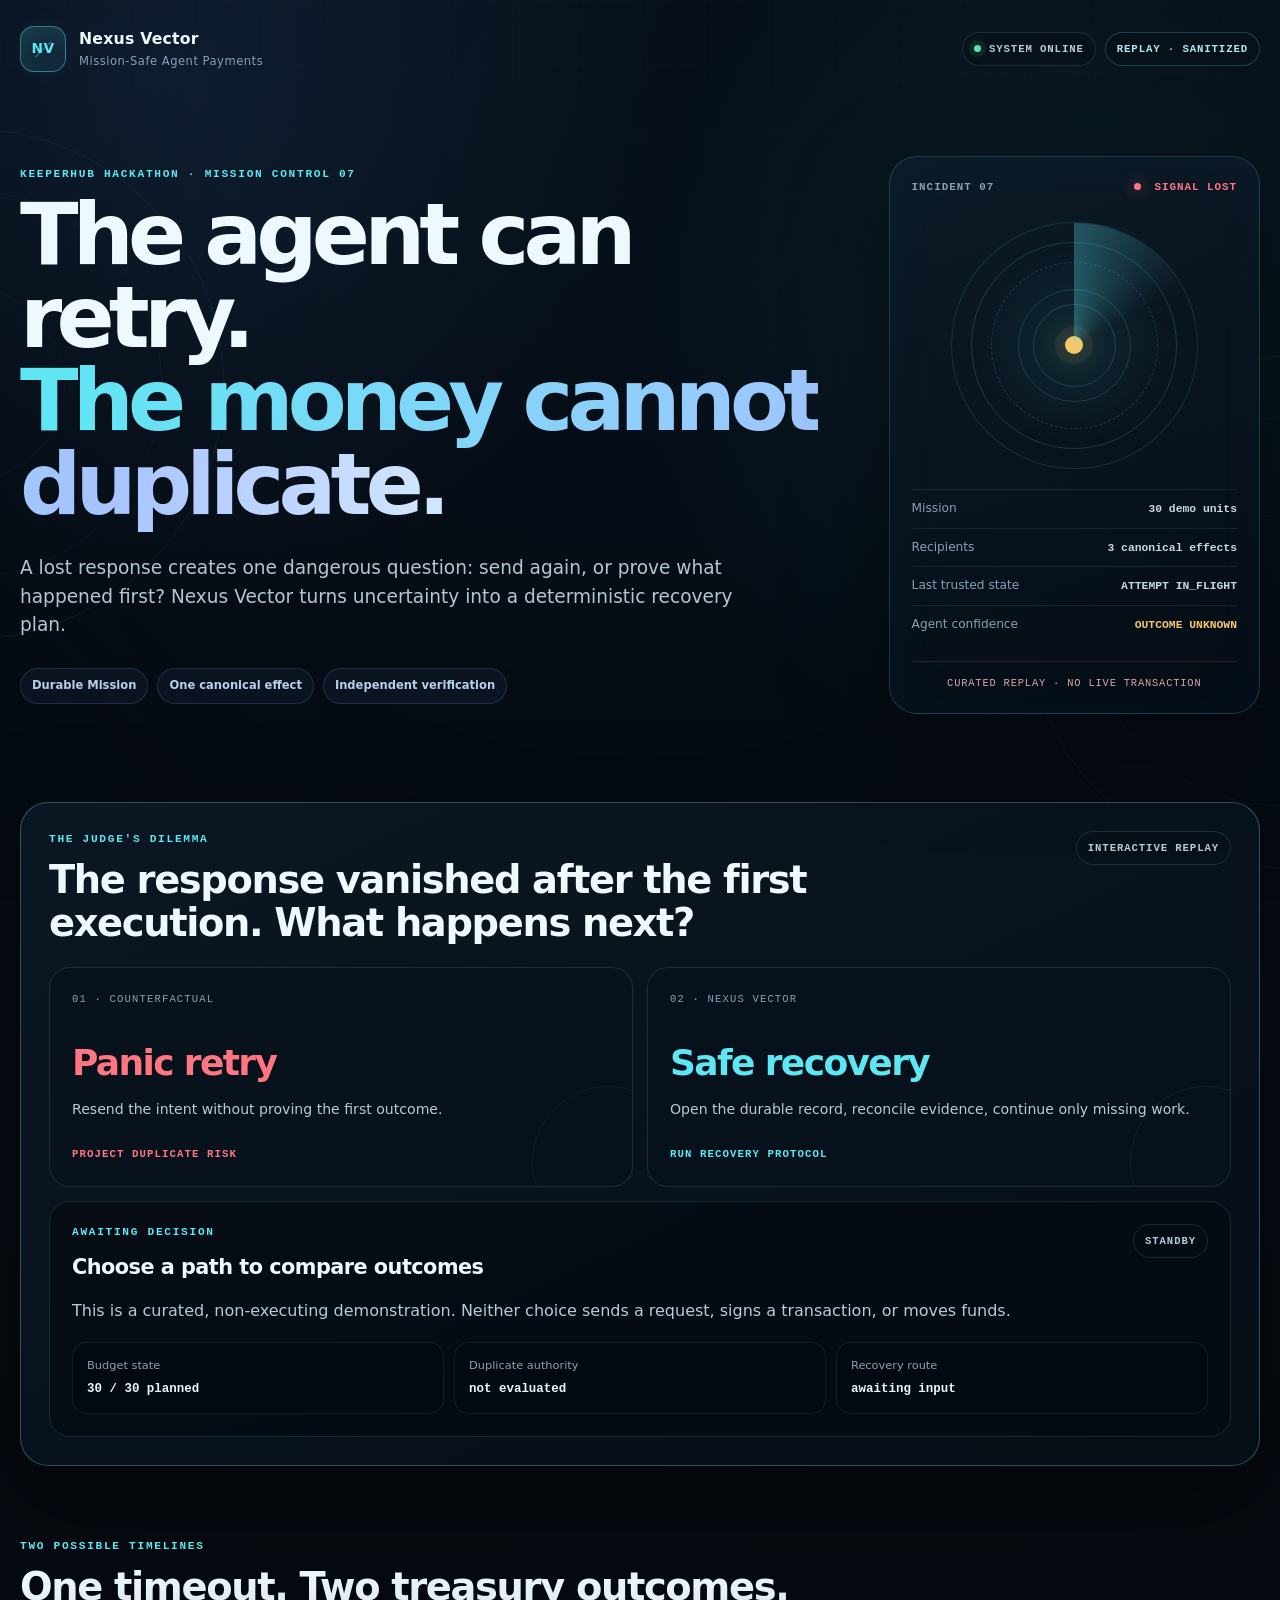
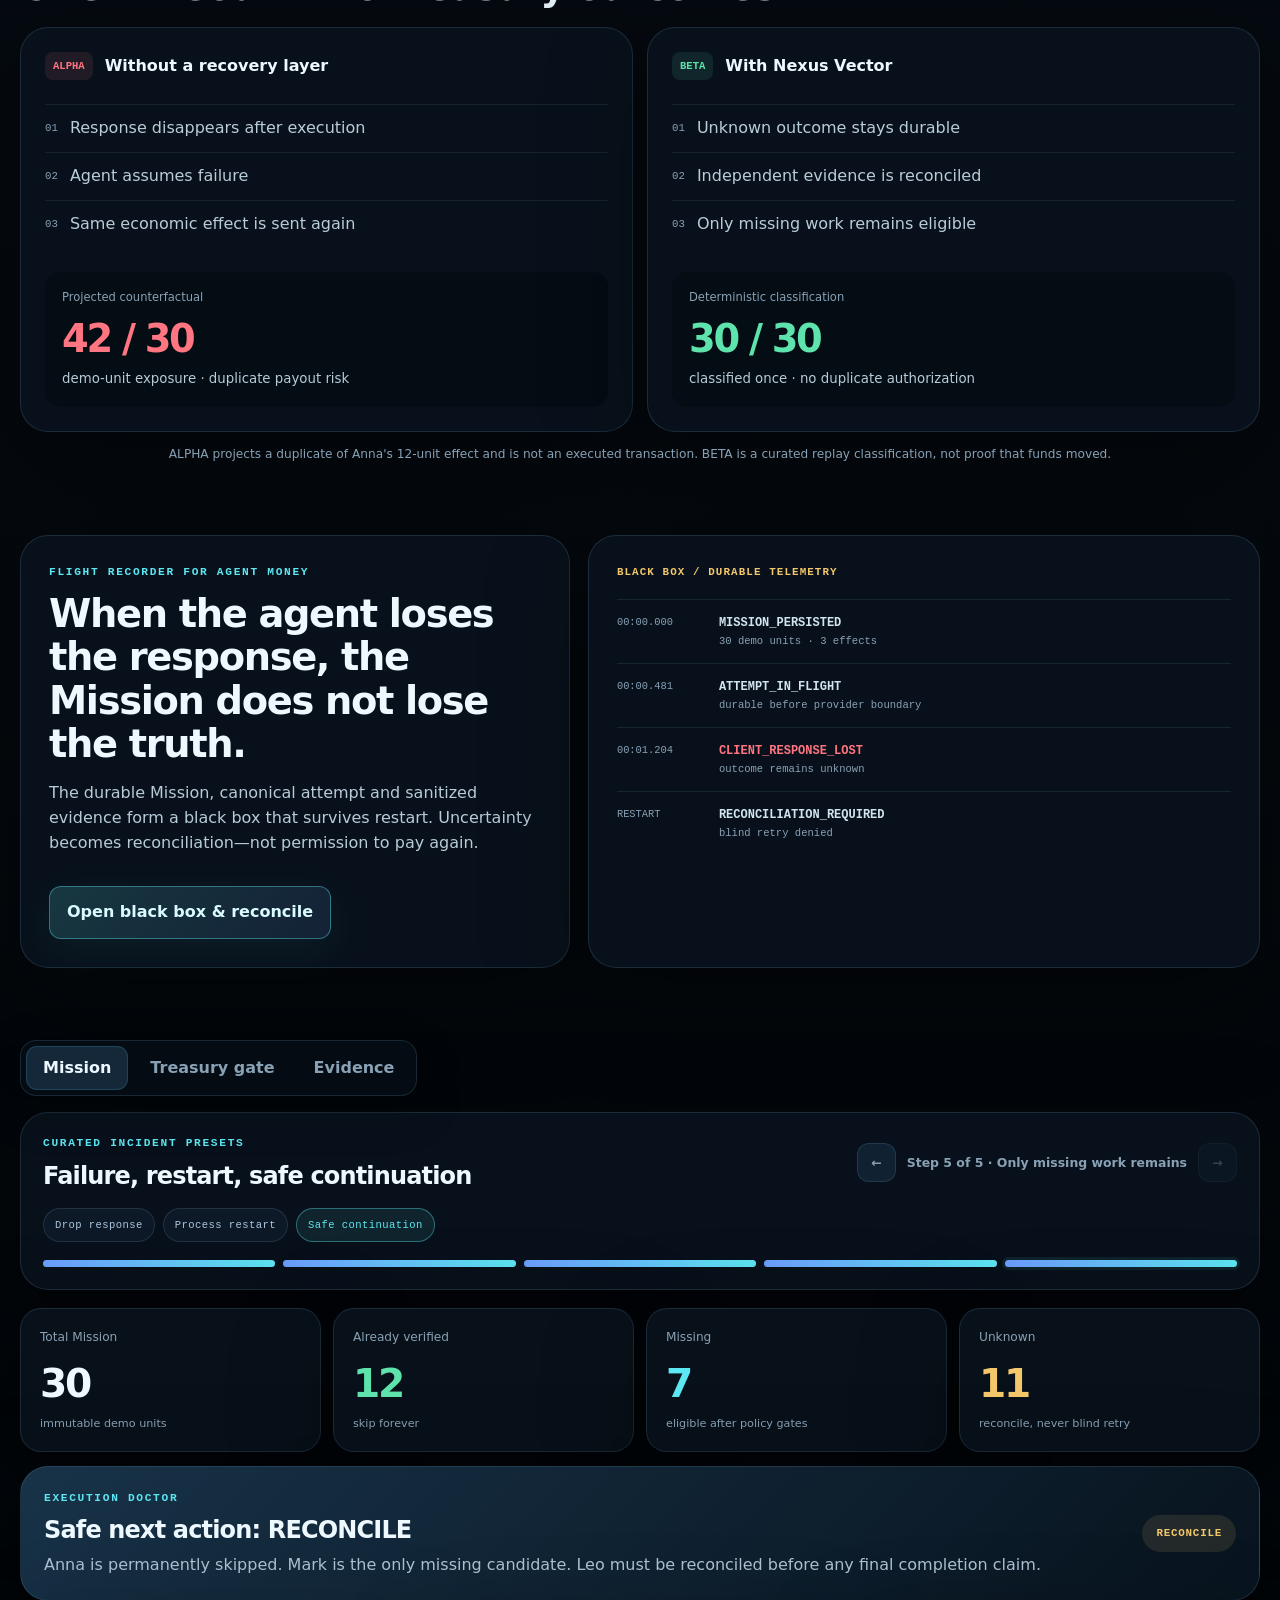
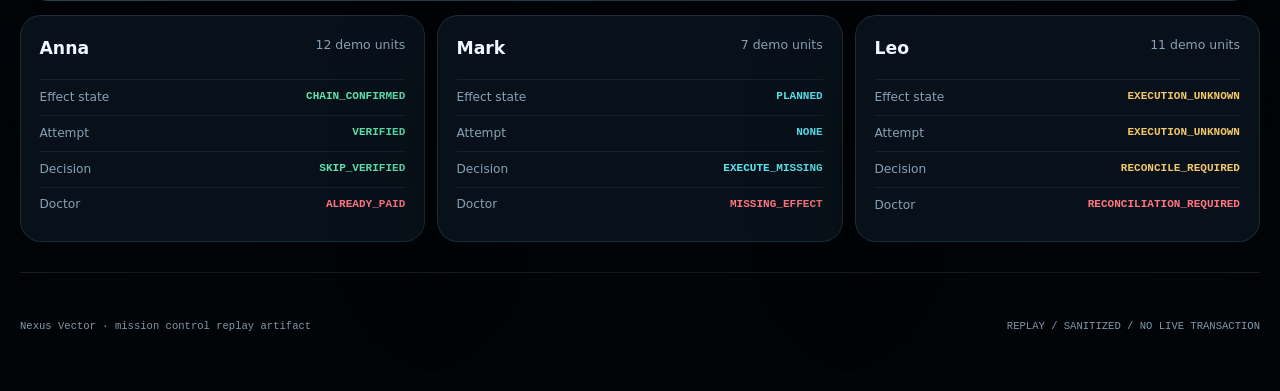
==== commit ad59fd74: "Refresh Mission Control with unequal payment effects" ====
--- a/frontend/index.html
+++ b/frontend/index.html
@@ -115,7 +115,7 @@
           </ol>
           <div class="worldline-result">
             <span>Projected counterfactual</span>
-            <strong>40 / 30</strong>
+            <strong>42 / 30</strong>
             <small>demo-unit exposure · duplicate payout risk</small>
           </div>
         </article>
@@ -133,7 +133,7 @@
           </div>
         </article>
       </div>
-      <p class="counterfactual-note">ALPHA is a counterfactual risk projection, not an executed transaction. BETA is a curated replay classification, not proof that funds moved.</p>
+      <p class="counterfactual-note">ALPHA projects a duplicate of Anna's 12-unit effect and is not an executed transaction. BETA is a curated replay classification, not proof that funds moved.</p>
     </section>
 
     <section class="black-box" aria-labelledby="black-box-title">
@@ -181,13 +181,13 @@
           <span>Total Mission</span><strong id="mission-total">30</strong><small>immutable demo units</small>
         </article>
         <article class="metric-card safe">
-          <span>Already verified</span><strong id="amount-skipped">10</strong><small>skip forever</small>
+          <span>Already verified</span><strong id="amount-skipped">12</strong><small>skip forever</small>
         </article>
         <article class="metric-card ready">
-          <span>Missing</span><strong id="amount-executable">10</strong><small>eligible after policy gates</small>
+          <span>Missing</span><strong id="amount-executable">7</strong><small>eligible after policy gates</small>
         </article>
         <article class="metric-card warning">
-          <span>Unknown</span><strong id="amount-unresolved">10</strong><small>reconcile, never blind retry</small>
+          <span>Unknown</span><strong id="amount-unresolved">11</strong><small>reconcile, never blind retry</small>
         </article>
       </div>
 
--- a/frontend/styles.css
+++ b/frontend/styles.css
@@ -1,17 +1,26 @@
 :root {
   color-scheme: dark;
-  --bg: #071019;
-  --panel: rgba(14, 27, 40, 0.88);
-  --text: #edf6ff;
-  --muted: #91a7ba;
-  --line: rgba(149, 187, 216, 0.18);
-  --cyan: #55e8ff;
-  --blue: #62a7ff;
-  --green: #4ce6aa;
-  --amber: #ffca68;
-  --red: #ff7d88;
-  --radius: 22px;
-  --shadow: 0 24px 80px rgba(0, 0, 0, 0.35);
+  --bg: #050a10;
+  --bg-deep: #020508;
+  --panel: rgba(9, 19, 29, 0.91);
+  --panel-strong: rgba(12, 25, 38, 0.97);
+  --panel-soft: rgba(14, 30, 44, 0.72);
+  --text: #edf8ff;
+  --muted: #88a1b5;
+  --muted-bright: #b7cbd9;
+  --line: rgba(125, 179, 213, 0.17);
+  --line-strong: rgba(125, 199, 234, 0.34);
+  --cyan: #5ce7f2;
+  --blue: #6d9eff;
+  --green: #5ee3ad;
+  --amber: #f4c76a;
+  --red: #ff7581;
+  --red-soft: rgba(255, 117, 129, 0.11);
+  --radius-xl: 28px;
+  --radius-lg: 21px;
+  --radius-md: 15px;
+  --shadow: 0 30px 100px rgba(0, 0, 0, 0.42);
+  --mono: "SFMono-Regular", Consolas, "Liberation Mono", monospace;
   font-family: Inter, ui-sans-serif, system-ui, -apple-system, BlinkMacSystemFont, "Segoe UI", sans-serif;
 }
 
@@ -22,158 +31,460 @@
   min-height: 100vh;
   color: var(--text);
   background:
-    radial-gradient(circle at 15% 0%, rgba(56, 139, 253, 0.16), transparent 32rem),
-    radial-gradient(circle at 90% 12%, rgba(85, 232, 255, 0.10), transparent 28rem),
-    var(--bg);
+    radial-gradient(circle at 11% 2%, rgba(60, 119, 190, 0.17), transparent 34rem),
+    radial-gradient(circle at 86% 9%, rgba(39, 183, 196, 0.11), transparent 30rem),
+    linear-gradient(180deg, #07101a 0%, var(--bg) 42%, var(--bg-deep) 100%);
   line-height: 1.55;
+  overflow-x: hidden;
+}
+body::before {
+  content: "";
+  position: fixed;
+  inset: 0;
+  z-index: -4;
+  pointer-events: none;
+  background: linear-gradient(rgba(255,255,255,0.011) 1px, transparent 1px), linear-gradient(90deg, rgba(255,255,255,0.011) 1px, transparent 1px);
+  background-size: 64px 64px;
+  mask-image: linear-gradient(to bottom, rgba(0,0,0,0.95), transparent 78%);
 }
 button, a { font: inherit; }
 button { color: inherit; }
-code { color: #bdeeff; font-family: "SFMono-Regular", Consolas, monospace; }
-
-.ambient {
+button:focus-visible, a:focus-visible { outline: 2px solid var(--cyan); outline-offset: 4px; }
+code { color: #bceef5; font-family: var(--mono); }
+
+.grid-field {
   position: fixed;
-  z-index: -1;
-  width: 28rem;
-  height: 28rem;
-  filter: blur(110px);
-  opacity: 0.18;
+  inset: 0;
+  z-index: -3;
+  pointer-events: none;
+  opacity: 0.55;
+  background: radial-gradient(circle at 50% 15%, transparent 0, rgba(5,10,16,0.18) 42%, rgba(5,10,16,0.94) 83%);
+}
+.orbit {
+  position: fixed;
+  z-index: -2;
+  width: 32rem;
+  aspect-ratio: 1;
+  border: 1px solid rgba(92, 231, 242, 0.07);
   border-radius: 50%;
   pointer-events: none;
 }
-.ambient-one { top: 12rem; left: -12rem; background: var(--blue); }
-.ambient-two { right: -14rem; bottom: 4rem; background: var(--cyan); }
-
-.site-header,
-main,
-footer {
-  width: min(1180px, calc(100% - 32px));
+.orbit::before, .orbit::after {
+  content: "";
+  position: absolute;
+  inset: 12%;
+  border: 1px solid rgba(109, 158, 255, 0.06);
+  border-radius: inherit;
+}
+.orbit::after { inset: 31%; }
+.orbit-one { top: 8rem; left: -18rem; }
+.orbit-two { right: -16rem; bottom: 2rem; }
+
+.site-header, main, footer {
+  width: min(1240px, calc(100% - 36px));
   margin-inline: auto;
 }
-
 .site-header {
   display: flex;
+  align-items: center;
   justify-content: space-between;
-  align-items: center;
-  padding: 24px 0 10px;
+  gap: 22px;
+  padding: 26px 0 12px;
 }
 .brand {
   display: inline-flex;
   align-items: center;
-  gap: 12px;
+  gap: 13px;
   color: inherit;
   text-decoration: none;
 }
 .brand-mark {
+  position: relative;
   display: grid;
   place-items: center;
-  width: 44px;
-  height: 44px;
-  border: 1px solid rgba(85, 232, 255, 0.48);
+  width: 46px;
+  height: 46px;
+  border: 1px solid rgba(92, 231, 242, 0.44);
   border-radius: 14px;
-  background: linear-gradient(145deg, rgba(85, 232, 255, 0.18), rgba(98, 167, 255, 0.08));
-  color: var(--cyan);
-  font-weight: 900;
-  letter-spacing: -0.04em;
-  box-shadow: inset 0 0 24px rgba(85, 232, 255, 0.08);
-}
+  background: linear-gradient(145deg, rgba(92,231,242,0.15), rgba(109,158,255,0.045));
+  box-shadow: inset 0 0 25px rgba(92,231,242,0.08), 0 0 28px rgba(92,231,242,0.05);
+  overflow: hidden;
+}
+.brand-mark::after {
+  content: "";
+  position: absolute;
+  width: 22px;
+  height: 1px;
+  background: var(--cyan);
+  opacity: 0.42;
+  transform: rotate(-45deg);
+}
+.brand-mark span { color: var(--cyan); font-weight: 900; font-size: 0.86rem; letter-spacing: 0.04em; }
 .brand strong, .brand small { display: block; }
-.brand strong { font-size: 0.98rem; }
-.brand small { color: var(--muted); font-size: 0.74rem; }
-.mode-badge,
-.read-only {
+.brand strong { font-size: 0.98rem; letter-spacing: 0.015em; }
+.brand small { margin-top: 1px; color: var(--muted); font-size: 0.72rem; letter-spacing: 0.045em; }
+.header-status { display: flex; align-items: center; gap: 9px; }
+.system-indicator, .mode-badge, .read-only {
   display: inline-flex;
   align-items: center;
   gap: 8px;
   padding: 8px 11px;
-  border: 1px solid rgba(76, 230, 170, 0.32);
+  border: 1px solid var(--line);
   border-radius: 999px;
-  background: rgba(76, 230, 170, 0.08);
-  color: #a6f8d4;
-  font-size: 0.72rem;
+  background: rgba(8, 17, 26, 0.78);
+  color: var(--muted-bright);
+  font-family: var(--mono);
+  font-size: 0.67rem;
   font-weight: 800;
   letter-spacing: 0.08em;
 }
-.pulse {
+.system-indicator i {
   width: 7px;
   height: 7px;
   border-radius: 50%;
   background: var(--green);
-  box-shadow: 0 0 0 5px rgba(76, 230, 170, 0.10);
-}
+  box-shadow: 0 0 0 5px rgba(94,227,173,0.08), 0 0 16px rgba(94,227,173,0.38);
+}
+.mode-badge { color: #aeeaf0; border-color: rgba(92,231,242,0.23); }
 
 .hero {
   display: grid;
-  grid-template-columns: minmax(0, 1.5fr) minmax(270px, 0.58fr);
-  gap: 28px;
-  align-items: end;
-  padding: 74px 0 44px;
-}
-.eyebrow, .section-label, .safety-kicker {
-  margin: 0 0 8px;
+  grid-template-columns: minmax(0, 1.38fr) minmax(330px, 0.62fr);
+  gap: 42px;
+  align-items: center;
+  min-height: 670px;
+  padding: 72px 0 52px;
+}
+.hero-copy-block { position: relative; }
+.eyebrow, .section-label {
+  margin: 0 0 10px;
   color: var(--cyan);
-  font-size: 0.72rem;
+  font-family: var(--mono);
+  font-size: 0.7rem;
   font-weight: 850;
-  letter-spacing: 0.13em;
+  letter-spacing: 0.15em;
   text-transform: uppercase;
 }
 .hero h1 {
-  max-width: 880px;
+  max-width: 900px;
   margin: 0;
-  font-size: clamp(2.75rem, 7vw, 5.8rem);
-  line-height: 0.98;
-  letter-spacing: -0.065em;
+  font-size: clamp(3rem, 6.7vw, 6rem);
+  line-height: 0.97;
+  letter-spacing: -0.068em;
 }
 .hero h1 span {
-  background: linear-gradient(90deg, var(--cyan), #9ebcff 72%);
+  background: linear-gradient(92deg, var(--cyan), #a7c3ff 72%, #d2e7ff);
   -webkit-background-clip: text;
   background-clip: text;
   color: transparent;
 }
 .hero-copy {
   max-width: 760px;
-  margin: 26px 0 0;
-  color: #b9c9d7;
-  font-size: 1.08rem;
-}
-.safety-card {
+  margin: 28px 0 0;
+  color: #b2c6d5;
+  font-size: clamp(1rem, 1.8vw, 1.16rem);
+}
+.hero-proof-strip {
+  display: flex;
+  flex-wrap: wrap;
+  gap: 9px;
+  margin-top: 28px;
+}
+.hero-proof-strip span {
+  padding: 8px 11px;
+  border: 1px solid rgba(109,158,255,0.2);
+  border-radius: 999px;
+  background: rgba(109,158,255,0.055);
+  color: #b9cfeb;
+  font-size: 0.72rem;
+  font-weight: 750;
+}
+
+.telemetry-console {
+  position: relative;
+  min-height: 520px;
+  padding: 22px;
+  border: 1px solid rgba(92,231,242,0.2);
+  border-radius: var(--radius-xl);
+  background: linear-gradient(160deg, rgba(12,27,40,0.96), rgba(5,13,21,0.97));
+  box-shadow: var(--shadow), inset 0 0 70px rgba(92,231,242,0.025);
+  overflow: hidden;
+}
+.telemetry-console::after {
+  content: "";
+  position: absolute;
+  inset: 0;
+  pointer-events: none;
+  background: repeating-linear-gradient(0deg, transparent 0 5px, rgba(255,255,255,0.012) 6px);
+  opacity: 0.35;
+}
+.console-topline {
+  position: relative;
+  z-index: 1;
+  display: flex;
+  align-items: center;
+  justify-content: space-between;
+  gap: 12px;
+  color: var(--muted);
+  font-family: var(--mono);
+  font-size: 0.68rem;
+  font-weight: 800;
+  letter-spacing: 0.09em;
+}
+.signal-lost { color: var(--red); }
+.signal-lost i {
+  display: inline-block;
+  width: 7px;
+  height: 7px;
+  margin-right: 6px;
+  border-radius: 50%;
+  background: var(--red);
+  box-shadow: 0 0 14px rgba(255,117,129,0.62);
+}
+.telemetry-orb {
+  position: relative;
+  display: grid;
+  place-items: center;
+  width: min(270px, 76%);
+  aspect-ratio: 1;
+  margin: 26px auto 20px;
+  border: 1px solid rgba(92,231,242,0.14);
+  border-radius: 50%;
+  background: radial-gradient(circle, rgba(92,231,242,0.09), transparent 58%);
+}
+.telemetry-orb::before, .telemetry-orb::after {
+  content: "";
+  position: absolute;
+  inset: 16%;
+  border: 1px dashed rgba(109,158,255,0.22);
+  border-radius: inherit;
+}
+.telemetry-orb::after { inset: 33%; border-style: solid; border-color: rgba(92,231,242,0.2); }
+.orb-core {
+  width: 18px;
+  height: 18px;
+  border-radius: 50%;
+  background: var(--amber);
+  box-shadow: 0 0 0 10px rgba(244,199,106,0.07), 0 0 36px rgba(244,199,106,0.43);
+}
+.orb-ring { position: absolute; border: 1px solid rgba(92,231,242,0.18); border-radius: 50%; }
+.ring-one { inset: 8%; }
+.ring-two { inset: 27%; }
+.orb-sweep {
+  position: absolute;
+  inset: 0;
+  border-radius: inherit;
+  background: conic-gradient(from 0deg, rgba(92,231,242,0.3), transparent 17%, transparent 100%);
+  animation: radar 7s linear infinite;
+}
+@keyframes radar { to { transform: rotate(360deg); } }
+.telemetry-list { position: relative; z-index: 1; margin: 0; }
+.telemetry-list div {
+  display: flex;
+  align-items: baseline;
+  justify-content: space-between;
+  gap: 16px;
+  padding: 9px 0;
+  border-top: 1px solid rgba(125,179,213,0.12);
+}
+.telemetry-list dt { color: var(--muted); font-size: 0.76rem; }
+.telemetry-list dd { margin: 0; color: #c7d9e5; font-family: var(--mono); font-size: 0.71rem; font-weight: 750; text-align: right; }
+.console-boundary {
+  position: relative;
+  z-index: 1;
+  margin: 17px 0 0;
+  padding-top: 13px;
+  border-top: 1px solid rgba(255,117,129,0.18);
+  color: #d9a8ad;
+  font-family: var(--mono);
+  font-size: 0.65rem;
+  letter-spacing: 0.08em;
+  text-align: center;
+}
+
+.dilemma, .worldlines, .black-box { margin: 36px 0 72px; }
+.dilemma {
+  padding: 28px;
+  border: 1px solid var(--line-strong);
+  border-radius: var(--radius-xl);
+  background: linear-gradient(155deg, rgba(11,24,36,0.96), rgba(6,14,22,0.97));
+  box-shadow: var(--shadow);
+}
+.section-heading {
+  display: flex;
+  align-items: flex-start;
+  justify-content: space-between;
+  gap: 24px;
+  margin-bottom: 22px;
+}
+.section-heading h2, .black-box h2, .panel h2, .replay-control h2, .doctor-banner h2 {
+  margin: 0;
+  line-height: 1.13;
+  letter-spacing: -0.035em;
+}
+.section-heading h2 { max-width: 800px; font-size: clamp(1.55rem, 3vw, 2.45rem); }
+.compact-heading { margin-bottom: 18px; }
+.decision-grid { display: grid; grid-template-columns: 1fr 1fr; gap: 14px; }
+.decision-button {
+  position: relative;
+  min-height: 220px;
+  padding: 22px;
+  border: 1px solid var(--line);
+  border-radius: var(--radius-lg);
+  background: rgba(8,18,28,0.8);
+  cursor: pointer;
+  text-align: left;
+  transition: transform 180ms ease, border-color 180ms ease, background 180ms ease, box-shadow 180ms ease;
+  overflow: hidden;
+}
+.decision-button::after {
+  content: "";
+  position: absolute;
+  right: -52px;
+  bottom: -52px;
+  width: 150px;
+  height: 150px;
+  border: 1px solid currentColor;
+  border-radius: 50%;
+  opacity: 0.08;
+}
+.decision-button:hover { transform: translateY(-3px); }
+.decision-button strong, .decision-button small, .decision-index, .button-callout { display: block; }
+.decision-index { color: var(--muted); font-family: var(--mono); font-size: 0.66rem; letter-spacing: 0.11em; }
+.decision-button strong { margin-top: 28px; font-size: clamp(1.55rem, 3vw, 2.25rem); letter-spacing: -0.045em; }
+.decision-button small { max-width: 520px; margin-top: 8px; color: var(--muted-bright); font-size: 0.88rem; }
+.button-callout { margin-top: 25px; font-family: var(--mono); font-size: 0.67rem; font-weight: 850; letter-spacing: 0.1em; }
+.unsafe-choice { color: var(--red); }
+.unsafe-choice:hover, .unsafe-choice[aria-pressed="true"] { border-color: rgba(255,117,129,0.48); background: linear-gradient(145deg, rgba(255,117,129,0.11), rgba(10,20,30,0.91)); box-shadow: 0 18px 55px rgba(255,117,129,0.07); }
+.safe-choice { color: var(--cyan); }
+.safe-choice:hover, .safe-choice[aria-pressed="true"] { border-color: rgba(92,231,242,0.48); background: linear-gradient(145deg, rgba(92,231,242,0.1), rgba(10,20,30,0.91)); box-shadow: 0 18px 55px rgba(92,231,242,0.07); }
+.decision-stage {
+  margin-top: 14px;
+  padding: 22px;
+  border: 1px solid var(--line);
+  border-radius: var(--radius-lg);
+  background: rgba(4,11,18,0.78);
+  transition: border-color 180ms ease, background 180ms ease;
+}
+.decision-stage[data-decision="unsafe"] { border-color: rgba(255,117,129,0.38); background: var(--red-soft); }
+.decision-stage[data-decision="safe"] { border-color: rgba(94,227,173,0.38); background: rgba(94,227,173,0.065); }
+.decision-stage-head { display: flex; align-items: flex-start; justify-content: space-between; gap: 18px; }
+.decision-stage h3 { margin: 0; font-size: 1.3rem; letter-spacing: -0.025em; }
+.decision-stage > p { color: var(--muted-bright); }
+.decision-status {
+  flex: 0 0 auto;
+  padding: 8px 11px;
+  border: 1px solid var(--line);
+  border-radius: 999px;
+  color: var(--muted-bright);
+  font-family: var(--mono);
+  font-size: 0.66rem;
+  font-weight: 850;
+  letter-spacing: 0.09em;
+}
+.decision-stage[data-decision="unsafe"] .decision-status { color: var(--red); border-color: rgba(255,117,129,0.35); }
+.decision-stage[data-decision="safe"] .decision-status { color: var(--green); border-color: rgba(94,227,173,0.35); }
+.decision-metrics { display: grid; grid-template-columns: repeat(3, 1fr); gap: 10px; margin-top: 18px; }
+.decision-metrics div { padding: 14px; border: 1px solid rgba(125,179,213,0.12); border-radius: var(--radius-md); background: rgba(2,7,12,0.34); }
+.decision-metrics span, .decision-metrics strong { display: block; }
+.decision-metrics span { color: var(--muted); font-size: 0.71rem; }
+.decision-metrics strong { margin-top: 5px; font-family: var(--mono); font-size: 0.78rem; }
+
+.worldline-grid { display: grid; grid-template-columns: 1fr 1fr; gap: 14px; }
+.worldline {
   padding: 24px;
-  border: 1px solid rgba(255, 202, 104, 0.28);
-  border-radius: var(--radius);
-  background: linear-gradient(145deg, rgba(255, 202, 104, 0.09), rgba(255, 125, 136, 0.04));
+  border: 1px solid var(--line);
+  border-radius: var(--radius-xl);
+  background: var(--panel);
   box-shadow: var(--shadow);
 }
-.safety-card strong { display: block; color: var(--amber); font-size: 1.12rem; }
-.safety-card p:last-child { margin-bottom: 0; color: #c5bfae; font-size: 0.92rem; }
+.worldline header { display: flex; align-items: center; gap: 12px; }
+.worldline header span { padding: 6px 8px; border-radius: 8px; font-family: var(--mono); font-size: 0.66rem; font-weight: 900; }
+.worldline header strong { font-size: 1rem; }
+.unsafe-worldline header span { color: var(--red); background: rgba(255,117,129,0.1); }
+.safe-worldline header span { color: var(--green); background: rgba(94,227,173,0.1); }
+.worldline ol { margin: 24px 0; padding: 0; list-style: none; }
+.worldline li { display: flex; align-items: center; gap: 12px; padding: 11px 0; border-top: 1px solid rgba(125,179,213,0.11); color: #b9ccd9; }
+.worldline li span { color: var(--muted); font-family: var(--mono); font-size: 0.67rem; }
+.worldline-result { padding: 17px; border-radius: var(--radius-md); background: rgba(2,8,13,0.48); }
+.worldline-result span, .worldline-result strong, .worldline-result small { display: block; }
+.worldline-result span { color: var(--muted); font-size: 0.72rem; }
+.worldline-result strong { margin-top: 3px; font-size: 2.4rem; letter-spacing: -0.06em; }
+.unsafe-worldline .worldline-result strong { color: var(--red); }
+.safe-worldline .worldline-result strong { color: var(--green); }
+.worldline-result small { color: var(--muted-bright); }
+.counterfactual-note { margin: 13px 0 0; color: var(--muted); font-size: 0.76rem; text-align: center; }
+
+.black-box {
+  display: grid;
+  grid-template-columns: minmax(0, 0.9fr) minmax(360px, 1.1fr);
+  gap: 18px;
+  align-items: stretch;
+}
+.black-box-copy, .flight-recorder {
+  padding: 28px;
+  border: 1px solid var(--line);
+  border-radius: var(--radius-xl);
+  background: var(--panel);
+  box-shadow: var(--shadow);
+}
+.black-box-copy { display: flex; flex-direction: column; justify-content: center; }
+.black-box-copy h2 { max-width: 640px; font-size: clamp(1.65rem, 3vw, 2.6rem); }
+.black-box-copy > p:not(.section-label) { color: var(--muted-bright); }
+.primary-action {
+  align-self: flex-start;
+  margin-top: 14px;
+  padding: 13px 17px;
+  border: 1px solid rgba(92,231,242,0.4);
+  border-radius: 12px;
+  background: linear-gradient(135deg, rgba(92,231,242,0.18), rgba(109,158,255,0.12));
+  color: #d9fbff;
+  cursor: pointer;
+  font-weight: 820;
+  box-shadow: 0 12px 40px rgba(92,231,242,0.06);
+  transition: transform 160ms ease, border-color 160ms ease;
+}
+.primary-action:hover { transform: translateY(-2px); border-color: rgba(92,231,242,0.7); }
+.flight-recorder { position: relative; font-family: var(--mono); overflow: hidden; }
+.flight-recorder::before {
+  content: "BLACK BOX / DURABLE TELEMETRY";
+  display: block;
+  margin-bottom: 18px;
+  color: var(--amber);
+  font-size: 0.68rem;
+  font-weight: 900;
+  letter-spacing: 0.1em;
+}
+.flight-recorder div { display: grid; grid-template-columns: 90px 1fr; column-gap: 12px; padding: 14px 0; border-top: 1px solid rgba(125,179,213,0.12); }
+.flight-recorder span { grid-row: 1 / 3; color: var(--muted); font-size: 0.65rem; }
+.flight-recorder strong { color: #d1e5f0; font-size: 0.75rem; }
+.flight-recorder small { color: var(--muted); font-size: 0.66rem; }
+.flight-recorder .recorder-alert strong { color: var(--red); }
 
 .view-tabs {
+  position: sticky;
+  top: 12px;
+  z-index: 10;
   display: inline-flex;
-  gap: 6px;
+  gap: 5px;
+  margin-bottom: 16px;
   padding: 5px;
   border: 1px solid var(--line);
   border-radius: 16px;
-  background: rgba(8, 18, 28, 0.72);
-}
-.tab, .icon-button {
+  background: rgba(5,13,21,0.9);
+  backdrop-filter: blur(18px);
+  box-shadow: 0 14px 45px rgba(0,0,0,0.25);
+}
+.tab, .icon-button, .incident-presets button {
   border: 0;
   cursor: pointer;
-  transition: transform 150ms ease, background 150ms ease, color 150ms ease;
-}
-.tab {
-  padding: 10px 18px;
-  border-radius: 11px;
-  background: transparent;
-  color: var(--muted);
-  font-weight: 750;
-}
-.tab:hover, .icon-button:hover { transform: translateY(-1px); }
-.tab.is-active { background: #172d42; color: var(--text); box-shadow: inset 0 0 0 1px rgba(98, 167, 255, 0.18); }
-
-.replay-control,
-.panel,
-.doctor-banner,
-.metric-card,
-.effect-card {
+  transition: transform 150ms ease, background 150ms ease, color 150ms ease, border-color 150ms ease;
+}
+.tab { padding: 10px 17px; border-radius: 11px; background: transparent; color: var(--muted); font-weight: 780; }
+.tab:hover, .icon-button:hover, .incident-presets button:hover { transform: translateY(-1px); }
+.tab.is-active { color: var(--text); background: #14283a; box-shadow: inset 0 0 0 1px rgba(92,231,242,0.15); }
+
+.replay-control, .panel, .doctor-banner, .metric-card, .effect-card {
   border: 1px solid var(--line);
   background: var(--panel);
   box-shadow: var(--shadow);
@@ -182,137 +493,159 @@
 .replay-control {
   display: grid;
   grid-template-columns: 1fr auto;
-  gap: 20px;
-  margin: 22px 0;
+  gap: 18px;
+  margin: 0 0 18px;
   padding: 22px;
-  border-radius: var(--radius);
-}
-.replay-control h2, .panel h2, .doctor-banner h2 { margin: 0; letter-spacing: -0.025em; }
-.step-controls { display: flex; align-items: center; gap: 12px; color: var(--muted); font-weight: 750; }
-.icon-button {
-  display: grid;
-  place-items: center;
-  width: 38px;
-  height: 38px;
-  border: 1px solid var(--line);
-  border-radius: 12px;
-  background: #122436;
-}
+  border-radius: var(--radius-xl);
+}
+.step-controls { display: flex; align-items: center; gap: 11px; color: var(--muted); font-size: 0.78rem; font-weight: 760; }
+.icon-button { display: grid; place-items: center; width: 39px; height: 39px; border: 1px solid var(--line); border-radius: 12px; background: #102131; }
 .icon-button:disabled { opacity: 0.35; cursor: not-allowed; transform: none; }
+.incident-presets { grid-column: 1 / -1; display: flex; flex-wrap: wrap; gap: 8px; }
+.incident-presets button { padding: 8px 11px; border: 1px solid var(--line); border-radius: 999px; background: rgba(109,158,255,0.055); color: #acc6df; font-family: var(--mono); font-size: 0.66rem; letter-spacing: 0.04em; }
+.incident-presets button.is-active { color: var(--cyan); border-color: rgba(92,231,242,0.38); background: rgba(92,231,242,0.09); }
 .timeline { grid-column: 1 / -1; display: grid; grid-template-columns: repeat(5, 1fr); gap: 8px; }
-.timeline-step {
-  position: relative;
-  min-height: 6px;
-  border-radius: 999px;
-  background: rgba(145, 167, 186, 0.16);
-  overflow: hidden;
-}
+.timeline-step { position: relative; min-height: 7px; border-radius: 999px; background: rgba(136,161,181,0.14); overflow: hidden; }
 .timeline-step::after { content: ""; position: absolute; inset: 0; transform: scaleX(0); transform-origin: left; background: linear-gradient(90deg, var(--blue), var(--cyan)); transition: transform 260ms ease; }
 .timeline-step.is-complete::after, .timeline-step.is-current::after { transform: scaleX(1); }
-.timeline-step.is-current { box-shadow: 0 0 0 3px rgba(85, 232, 255, 0.10); }
+.timeline-step.is-current { box-shadow: 0 0 0 3px rgba(92,231,242,0.08); }
 
 .view-panel { display: none; animation: rise 180ms ease; }
 .view-panel.is-active { display: block; }
 @keyframes rise { from { opacity: 0; transform: translateY(5px); } to { opacity: 1; transform: none; } }
-
-.mission-summary { display: grid; grid-template-columns: repeat(4, 1fr); gap: 14px; }
-.metric-card { padding: 20px; border-radius: 18px; }
+.mission-summary { display: grid; grid-template-columns: repeat(4, 1fr); gap: 12px; }
+.metric-card { padding: 19px; border-radius: var(--radius-lg); }
 .metric-card span, .metric-card small { display: block; color: var(--muted); }
-.metric-card strong { display: block; margin: 8px 0 1px; font-size: 2.4rem; letter-spacing: -0.06em; }
+.metric-card span { font-size: 0.76rem; }
+.metric-card strong { display: block; margin: 7px 0 0; font-size: 2.45rem; letter-spacing: -0.06em; }
+.metric-card small { font-size: 0.7rem; }
 .metric-card.safe strong { color: var(--green); }
 .metric-card.ready strong { color: var(--cyan); }
 .metric-card.warning strong { color: var(--amber); }
-
 .doctor-banner {
   display: flex;
   align-items: center;
   justify-content: space-between;
   gap: 18px;
-  margin: 16px 0;
-  padding: 24px;
-  border-radius: var(--radius);
-  background: linear-gradient(135deg, rgba(29, 58, 85, 0.95), rgba(14, 30, 45, 0.94));
-}
-.doctor-banner p:last-child { margin: 8px 0 0; color: #b5c7d6; }
-.action-pill {
-  flex: 0 0 auto;
-  padding: 10px 15px;
-  border-radius: 999px;
-  background: rgba(255, 202, 104, 0.12);
-  color: var(--amber);
-  font-size: 0.78rem;
-  font-weight: 900;
-  letter-spacing: 0.08em;
-}
-.action-pill[data-action="COMPLETE"], .action-pill[data-action="SKIP_VERIFIED"] { background: rgba(76, 230, 170, 0.12); color: var(--green); }
-.action-pill[data-action="EXECUTE_MISSING"] { background: rgba(85, 232, 255, 0.12); color: var(--cyan); }
-.action-pill[data-action="MANUAL_REVIEW"] { background: rgba(255, 125, 136, 0.12); color: var(--red); }
-
-.effect-grid { display: grid; grid-template-columns: repeat(3, 1fr); gap: 14px; margin-bottom: 30px; }
-.effect-card { padding: 20px; border-radius: 18px; }
+  margin: 14px 0;
+  padding: 23px;
+  border-radius: var(--radius-xl);
+  background: linear-gradient(135deg, rgba(25,53,76,0.94), rgba(8,20,31,0.96));
+}
+.doctor-banner p:last-child { margin: 8px 0 0; color: #aec3d2; }
+.action-pill { flex: 0 0 auto; padding: 10px 14px; border-radius: 999px; background: rgba(244,199,106,0.11); color: var(--amber); font-family: var(--mono); font-size: 0.68rem; font-weight: 900; letter-spacing: 0.07em; }
+.action-pill[data-action="COMPLETE"], .action-pill[data-action="SKIP_VERIFIED"] { background: rgba(94,227,173,0.1); color: var(--green); }
+.action-pill[data-action="EXECUTE_MISSING"] { background: rgba(92,231,242,0.1); color: var(--cyan); }
+.action-pill[data-action="MANUAL_REVIEW"] { background: rgba(255,117,129,0.1); color: var(--red); }
+.effect-grid { display: grid; grid-template-columns: repeat(3, 1fr); gap: 12px; margin-bottom: 30px; }
+.effect-card { padding: 19px; border-radius: var(--radius-lg); }
 .effect-head { display: flex; align-items: flex-start; justify-content: space-between; gap: 10px; }
-.effect-card h3 { margin: 0; font-size: 1.12rem; }
-.effect-amount { color: var(--muted); font-size: 0.85rem; }
-.effect-card dl { margin: 18px 0 0; }
-.effect-card dl div { display: flex; justify-content: space-between; gap: 14px; padding: 8px 0; border-top: 1px solid rgba(149, 187, 216, 0.10); }
-.effect-card dt { color: var(--muted); }
-.effect-card dd { margin: 0; text-align: right; font-weight: 760; }
-.status-safe { color: var(--green); }
-.status-ready { color: var(--cyan); }
-.status-warning { color: var(--amber); }
-.status-danger { color: var(--red); }
-
-.technical-grid { display: grid; grid-template-columns: 1fr 1fr; gap: 16px; }
-.panel { padding: 24px; border-radius: var(--radius); }
-.state-track { display: grid; grid-template-columns: repeat(6, minmax(0, 1fr)); gap: 6px; margin-top: 22px; }
-.state-track span { padding: 8px 4px; border: 1px solid var(--line); border-radius: 8px; color: #667f93; font-size: 0.62rem; font-weight: 800; text-align: center; overflow: hidden; text-overflow: ellipsis; }
-.state-track span.is-reached { color: #a6d9ff; background: rgba(98, 167, 255, 0.09); }
-.state-track span.current { color: var(--cyan); border-color: rgba(85, 232, 255, 0.44); background: rgba(85, 232, 255, 0.10); }
-.invariant-list { margin: 18px 0 0; padding-left: 20px; color: #bdd0df; }
-.invariant-list li + li { margin-top: 9px; }
-.table-panel { margin: 16px 0 30px; }
-.panel-heading { display: flex; justify-content: space-between; align-items: center; gap: 18px; }
-.table-scroll { overflow-x: auto; margin-top: 18px; }
-table { width: 100%; border-collapse: collapse; min-width: 780px; }
-th, td { padding: 13px 12px; border-bottom: 1px solid var(--line); text-align: left; font-size: 0.82rem; }
-th { color: var(--muted); font-size: 0.69rem; letter-spacing: 0.07em; text-transform: uppercase; }
-
-.evidence-layout { display: grid; grid-template-columns: minmax(310px, 0.75fr) 1.25fr; gap: 16px; margin-bottom: 30px; }
-.evidence-manifest dl { margin: 20px 0; }
-.evidence-manifest dl div { padding: 10px 0; border-top: 1px solid var(--line); }
-.evidence-manifest dt { color: var(--muted); font-size: 0.75rem; }
-.evidence-manifest dd { margin: 4px 0 0; word-break: break-word; }
-.notice { margin: 0; padding: 13px; border-left: 3px solid var(--amber); background: rgba(255, 202, 104, 0.07); color: #d7cdb6; font-size: 0.84rem; }
-.evidence-list { display: grid; gap: 12px; }
-.evidence-record { padding: 20px; border: 1px solid var(--line); border-radius: 18px; background: var(--panel); }
+.effect-card h3 { margin: 0; font-size: 1.08rem; }
+.effect-amount { color: var(--muted); font-size: 0.78rem; }
+.effect-card dl { margin: 17px 0 0; }
+.effect-card dl div { display: flex; justify-content: space-between; gap: 12px; padding: 8px 0; border-top: 1px solid rgba(125,179,213,0.1); }
+.effect-card dt { color: var(--muted); font-size: 0.76rem; }
+.effect-card dd { margin: 0; text-align: right; font-family: var(--mono); font-size: 0.69rem; font-weight: 760; }
+.status-safe { color: var(--green) !important; }
+.status-ready { color: var(--cyan) !important; }
+.status-warning { color: var(--amber) !important; }
+.status-danger { color: var(--red) !important; }
+
+.treasury-gate { margin-bottom: 14px; }
+.panel { padding: 23px; border-radius: var(--radius-xl); }
+.panel-heading { display: flex; justify-content: space-between; align-items: flex-start; gap: 18px; }
+.gate-checks { display: grid; grid-template-columns: repeat(5, 1fr); gap: 8px; margin-top: 22px; }
+.gate-checks > div { min-height: 132px; padding: 15px; border: 1px solid rgba(94,227,173,0.16); border-radius: var(--radius-md); background: rgba(94,227,173,0.045); }
+.gate-checks > div.gate-caution { border-color: rgba(244,199,106,0.2); background: rgba(244,199,106,0.05); }
+.gate-icon { display: grid; place-items: center; width: 26px; height: 26px; border-radius: 50%; background: rgba(94,227,173,0.1); color: var(--green); font-weight: 900; }
+.gate-caution .gate-icon { background: rgba(244,199,106,0.1); color: var(--amber); }
+.gate-checks p { margin: 14px 0 0; }
+.gate-checks strong, .gate-checks small { display: block; }
+.gate-checks strong { font-size: 0.82rem; }
+.gate-checks small { margin-top: 5px; color: var(--muted); font-size: 0.7rem; }
+.treasury-decision { margin-top: 10px; padding: 17px; border: 1px solid rgba(92,231,242,0.2); border-radius: var(--radius-md); background: linear-gradient(90deg, rgba(92,231,242,0.075), rgba(109,158,255,0.04)); }
+.treasury-decision span, .treasury-decision strong, .treasury-decision small { display: block; }
+.treasury-decision span { color: var(--cyan); font-family: var(--mono); font-size: 0.65rem; font-weight: 900; letter-spacing: 0.1em; }
+.treasury-decision strong { margin-top: 4px; font-size: 1.25rem; }
+.treasury-decision small { margin-top: 3px; color: var(--muted); }
+.technical-grid { display: grid; grid-template-columns: 1fr 1fr; gap: 14px; }
+.state-track { display: grid; grid-template-columns: repeat(6, minmax(0,1fr)); gap: 5px; margin-top: 21px; }
+.state-track span { padding: 8px 4px; border: 1px solid var(--line); border-radius: 8px; color: #60798c; font-family: var(--mono); font-size: 0.58rem; font-weight: 800; text-align: center; overflow: hidden; text-overflow: ellipsis; }
+.state-track span.is-reached { color: #a9d1eb; background: rgba(109,158,255,0.07); }
+.state-track span.current { color: var(--cyan); border-color: rgba(92,231,242,0.4); background: rgba(92,231,242,0.09); }
+.invariant-list { margin: 18px 0 0; padding-left: 19px; color: #b5cad8; }
+.invariant-list li + li { margin-top: 8px; }
+.table-panel { margin: 14px 0 30px; }
+.table-scroll { overflow-x: auto; margin-top: 17px; }
+table { width: 100%; min-width: 790px; border-collapse: collapse; }
+th, td { padding: 12px; border-bottom: 1px solid var(--line); text-align: left; font-size: 0.78rem; }
+th { color: var(--muted); font-family: var(--mono); font-size: 0.62rem; letter-spacing: 0.06em; text-transform: uppercase; }
+
+.evidence-layout { display: grid; grid-template-columns: minmax(300px, 0.76fr) 1.24fr; gap: 14px; margin-bottom: 30px; }
+.evidence-manifest dl { margin: 19px 0; }
+.evidence-manifest dl div { padding: 9px 0; border-top: 1px solid var(--line); }
+.evidence-manifest dt { color: var(--muted); font-size: 0.72rem; }
+.evidence-manifest dd { margin: 3px 0 0; word-break: break-word; }
+.notice { margin: 0; padding: 13px; border-left: 3px solid var(--amber); background: rgba(244,199,106,0.06); color: #d2c7ad; font-size: 0.8rem; }
+.evidence-list { display: grid; gap: 11px; }
+.evidence-record { padding: 19px; border: 1px solid var(--line); border-radius: var(--radius-lg); background: var(--panel); }
 .evidence-record header { display: flex; justify-content: space-between; gap: 12px; }
-.evidence-record h3 { margin: 0; }
+.evidence-record h3 { margin: 0; font-size: 0.92rem; }
 .evidence-record p { color: var(--muted); }
-.evidence-record code { display: block; margin-top: 10px; padding: 10px; border-radius: 10px; background: #07131e; overflow-wrap: anywhere; }
-
-footer { display: flex; justify-content: space-between; gap: 16px; padding: 34px 0 46px; border-top: 1px solid var(--line); color: var(--muted); font-size: 0.76rem; }
-
-:focus-visible { outline: 2px solid var(--cyan); outline-offset: 3px; }
-@media (max-width: 900px) {
-  .hero, .evidence-layout { grid-template-columns: 1fr; }
+.evidence-record code { display: block; margin-top: 9px; padding: 10px; border-radius: 10px; background: #040b12; overflow-wrap: anywhere; font-size: 0.68rem; }
+
+footer { display: flex; justify-content: space-between; gap: 16px; padding: 34px 0 46px; border-top: 1px solid var(--line); color: var(--muted); font-family: var(--mono); font-size: 0.66rem; }
+
+body.decision-unsafe .unsafe-worldline { border-color: rgba(255,117,129,0.42); box-shadow: 0 28px 90px rgba(255,117,129,0.065); }
+body.decision-safe .safe-worldline { border-color: rgba(94,227,173,0.42); box-shadow: 0 28px 90px rgba(94,227,173,0.065); }
+
+@media (max-width: 1020px) {
+  .hero { grid-template-columns: 1fr; min-height: auto; }
+  .telemetry-console { min-height: 470px; }
+  .black-box { grid-template-columns: 1fr; }
+  .gate-checks { grid-template-columns: repeat(3, 1fr); }
+}
+@media (max-width: 800px) {
+  .decision-grid, .worldline-grid, .evidence-layout, .technical-grid { grid-template-columns: 1fr; }
   .mission-summary { grid-template-columns: repeat(2, 1fr); }
-  .technical-grid { grid-template-columns: 1fr; }
+  .decision-metrics { grid-template-columns: 1fr; }
+  .gate-checks { grid-template-columns: repeat(2, 1fr); }
   .hero { padding-top: 48px; }
 }
 @media (max-width: 620px) {
+  .site-header, main, footer { width: min(100% - 22px, 1240px); }
   .site-header { align-items: flex-start; }
+  .header-status { flex-direction: column; align-items: flex-end; }
+  .system-indicator { display: none; }
+  .hero { gap: 24px; padding: 40px 0 30px; }
+  .hero h1 { font-size: clamp(2.55rem, 13vw, 4.1rem); }
+  .telemetry-console { min-height: 0; padding: 18px; }
+  .telemetry-orb { width: 68%; }
+  .dilemma { padding: 17px; }
+  .section-heading, .decision-stage-head, .doctor-banner, .panel-heading { flex-direction: column; align-items: flex-start; }
+  .decision-button { min-height: 195px; padding: 18px; }
+  .worldline, .black-box-copy, .flight-recorder, .panel { padding: 18px; }
+  .mission-summary { grid-template-columns: 1fr 1fr; }
+  .metric-card { padding: 15px; }
+  .metric-card strong { font-size: 2rem; }
+  .effect-grid { grid-template-columns: 1fr; }
+  .gate-checks { grid-template-columns: 1fr; }
+  .replay-control { grid-template-columns: 1fr; padding: 17px; }
+  .step-controls { justify-content: space-between; }
+  .incident-presets, .timeline { grid-column: 1; }
+  .view-tabs { display: flex; width: 100%; }
+  .tab { flex: 1; padding-inline: 8px; }
+  .flight-recorder div { grid-template-columns: 76px 1fr; }
+  footer { flex-direction: column; }
+}
+@media (max-width: 410px) {
   .brand small { display: none; }
-  .mode-badge { font-size: 0.62rem; }
-  .hero h1 { font-size: clamp(2.45rem, 14vw, 4rem); }
-  .view-tabs { display: grid; grid-template-columns: repeat(3, 1fr); width: 100%; }
-  .tab { padding-inline: 8px; }
-  .replay-control { grid-template-columns: 1fr; }
-  .step-controls { justify-content: space-between; }
-  .timeline { grid-column: 1; }
-  .mission-summary, .effect-grid { grid-template-columns: 1fr; }
-  .doctor-banner, .panel-heading, footer { align-items: flex-start; flex-direction: column; }
-  .state-track { grid-template-columns: repeat(3, 1fr); }
+  .mode-badge { font-size: 0.58rem; }
+  .mission-summary { grid-template-columns: 1fr; }
+  .telemetry-list div { align-items: flex-start; flex-direction: column; gap: 2px; }
+  .telemetry-list dd { text-align: left; }
 }
 @media (prefers-reduced-motion: reduce) {
-  *, *::before, *::after { scroll-behavior: auto !important; animation-duration: 0.01ms !important; transition-duration: 0.01ms !important; }
-}
+  html { scroll-behavior: auto; }
+  *, *::before, *::after { animation-duration: 0.01ms !important; animation-iteration-count: 1 !important; transition-duration: 0.01ms !important; }
+}
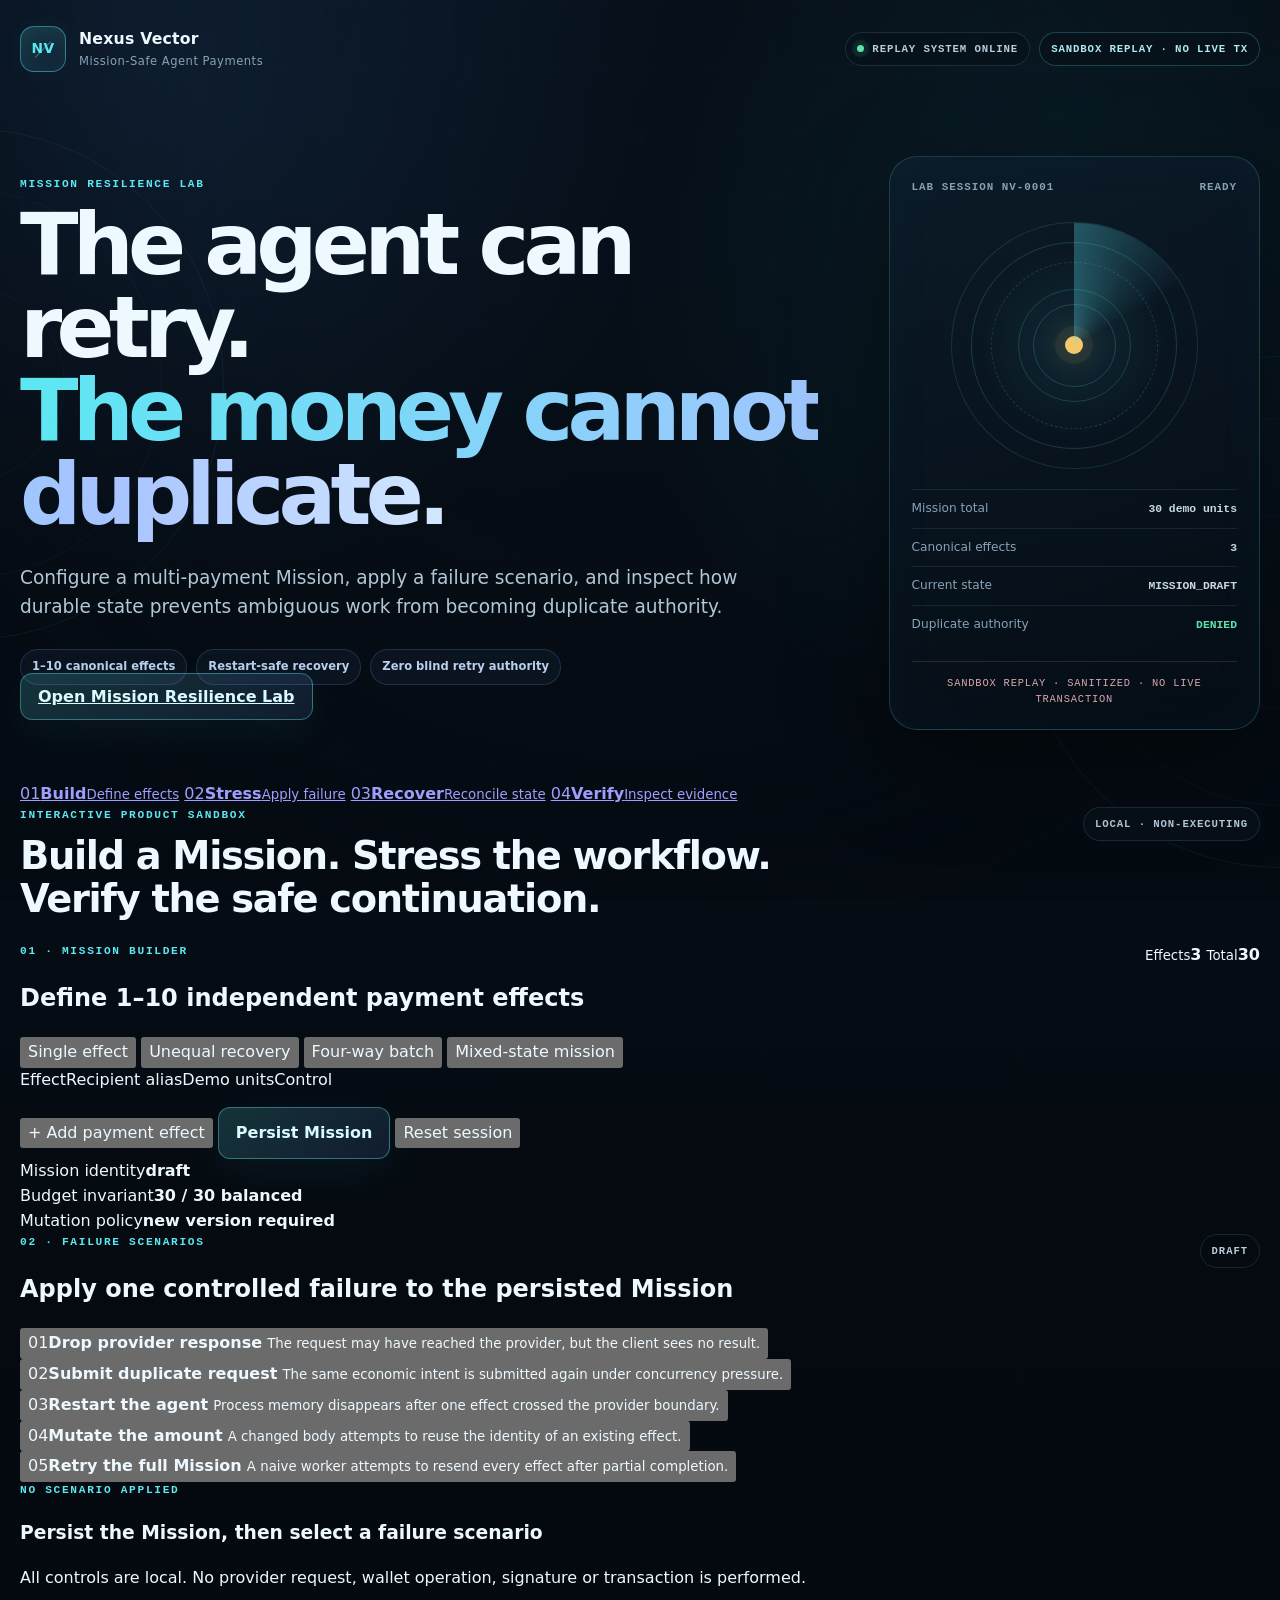
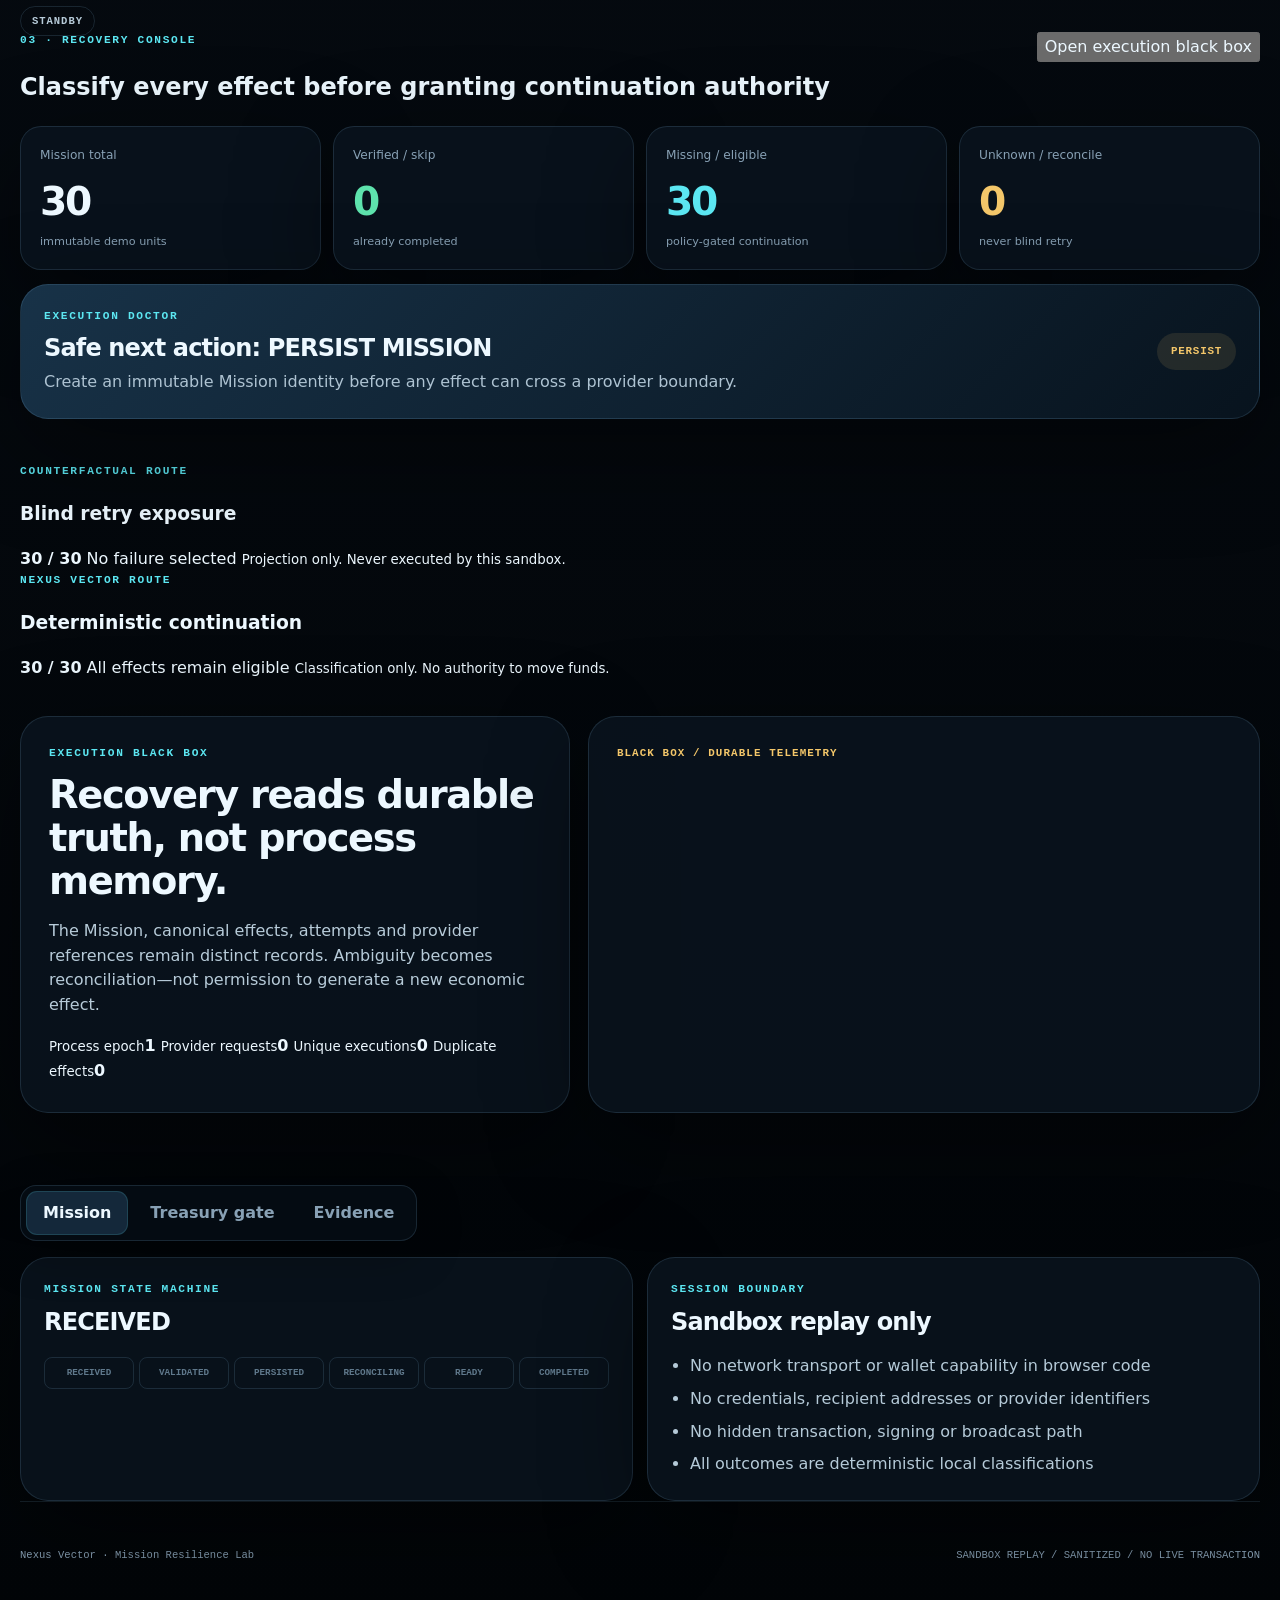
==== commit 3ded7bd9: "Build interactive Mission Resilience Lab" ====
--- a/frontend/index.html
+++ b/frontend/index.html
@@ -3,8 +3,8 @@
 <head>
   <meta charset="utf-8">
   <meta name="viewport" content="width=device-width, initial-scale=1">
-  <meta name="description" content="Nexus Vector mission-safe payment recovery replay.">
-  <title>Nexus Vector — Mission-Safe Agent Payments</title>
+  <meta name="description" content="Stress-test autonomous payment missions under retries, lost responses and restarts.">
+  <title>Nexus Vector — Mission Resilience Lab</title>
   <link rel="stylesheet" href="styles.css">
 </head>
 <body>
@@ -17,29 +17,30 @@
       <span class="brand-mark" aria-hidden="true"><span>NV</span></span>
       <span><strong>Nexus Vector</strong><small>Mission-Safe Agent Payments</small></span>
     </a>
-    <div class="header-status">
-      <span class="system-indicator"><i aria-hidden="true"></i> SYSTEM ONLINE</span>
-      <span class="mode-badge">REPLAY · SANITIZED</span>
+    <div class="header-status" aria-label="Product mode">
+      <span class="system-indicator"><i aria-hidden="true"></i> REPLAY SYSTEM ONLINE</span>
+      <span class="mode-badge">SANDBOX REPLAY · NO LIVE TX</span>
     </div>
   </header>
 
   <main id="top">
     <section class="hero" aria-labelledby="hero-title">
       <div class="hero-copy-block">
-        <p class="eyebrow">KeeperHub hackathon · mission control 07</p>
+        <p class="eyebrow">Mission resilience lab</p>
         <h1 id="hero-title">The agent can retry.<br><span>The money cannot duplicate.</span></h1>
-        <p class="hero-copy">A lost response creates one dangerous question: send again, or prove what happened first? Nexus Vector turns uncertainty into a deterministic recovery plan.</p>
+        <p class="hero-copy">Configure a multi-payment Mission, apply a failure scenario, and inspect how durable state prevents ambiguous work from becoming duplicate authority.</p>
         <div class="hero-proof-strip" aria-label="Core safety properties">
-          <span>Durable Mission</span>
-          <span>One canonical effect</span>
-          <span>Independent verification</span>
-        </div>
-      </div>
-
-      <aside class="telemetry-console" aria-label="Incident telemetry">
+          <span>1–10 canonical effects</span>
+          <span>Restart-safe recovery</span>
+          <span>Zero blind retry authority</span>
+        </div>
+        <a class="primary-action hero-action" href="#mission-lab">Open Mission Resilience Lab</a>
+      </div>
+
+      <aside class="telemetry-console" aria-label="Current lab telemetry">
         <div class="console-topline">
-          <span>INCIDENT 07</span>
-          <span class="signal-lost"><i aria-hidden="true"></i> SIGNAL LOST</span>
+          <span>LAB SESSION <b id="session-id">NV-0001</b></span>
+          <span id="signal-state" class="signal-ready"><i aria-hidden="true"></i> READY</span>
         </div>
         <div class="telemetry-orb" aria-hidden="true">
           <span class="orb-core"></span>
@@ -48,208 +49,245 @@
           <span class="orb-sweep"></span>
         </div>
         <dl class="telemetry-list">
-          <div><dt>Mission</dt><dd>30 demo units</dd></div>
-          <div><dt>Recipients</dt><dd>3 canonical effects</dd></div>
-          <div><dt>Last trusted state</dt><dd>ATTEMPT IN_FLIGHT</dd></div>
-          <div><dt>Agent confidence</dt><dd class="status-warning">OUTCOME UNKNOWN</dd></div>
+          <div><dt>Mission total</dt><dd id="telemetry-total">30 demo units</dd></div>
+          <div><dt>Canonical effects</dt><dd id="telemetry-effects">3</dd></div>
+          <div><dt>Current state</dt><dd id="telemetry-state">MISSION_DRAFT</dd></div>
+          <div><dt>Duplicate authority</dt><dd id="telemetry-duplicate" class="status-safe">DENIED</dd></div>
         </dl>
-        <p class="console-boundary">CURATED REPLAY · NO LIVE TRANSACTION</p>
+        <p class="console-boundary">SANDBOX REPLAY · SANITIZED · NO LIVE TRANSACTION</p>
       </aside>
     </section>
 
-    <section class="dilemma" aria-labelledby="dilemma-title">
+    <nav class="journey-nav" aria-label="Mission resilience workflow">
+      <a href="#mission-builder"><span>01</span><strong>Build</strong><small>Define effects</small></a>
+      <a href="#failure-lab"><span>02</span><strong>Stress</strong><small>Apply failure</small></a>
+      <a href="#recovery-console"><span>03</span><strong>Recover</strong><small>Reconcile state</small></a>
+      <a href="#verified-proof"><span>04</span><strong>Verify</strong><small>Inspect evidence</small></a>
+    </nav>
+
+    <section id="mission-lab" class="lab-shell" aria-labelledby="lab-title">
       <div class="section-heading">
         <div>
-          <p class="section-label">The judge's dilemma</p>
-          <h2 id="dilemma-title">The response vanished after the first execution. What happens next?</h2>
-        </div>
-        <span class="read-only">INTERACTIVE REPLAY</span>
-      </div>
-
-      <div class="decision-grid">
-        <button id="panic-retry" class="decision-button unsafe-choice" type="button" aria-pressed="false">
-          <span class="decision-index">01 · COUNTERFACTUAL</span>
-          <strong>Panic retry</strong>
-          <small>Resend the intent without proving the first outcome.</small>
-          <span class="button-callout">PROJECT DUPLICATE RISK</span>
-        </button>
-        <button id="safe-recovery" class="decision-button safe-choice" type="button" aria-pressed="false">
-          <span class="decision-index">02 · NEXUS VECTOR</span>
-          <strong>Safe recovery</strong>
-          <small>Open the durable record, reconcile evidence, continue only missing work.</small>
-          <span class="button-callout">RUN RECOVERY PROTOCOL</span>
-        </button>
-      </div>
-
-      <article id="decision-stage" class="decision-stage" data-decision="neutral" aria-live="polite">
-        <div class="decision-stage-head">
-          <div>
-            <p id="decision-kicker" class="section-label">Awaiting decision</p>
-            <h3 id="decision-title">Choose a path to compare outcomes</h3>
-          </div>
-          <span id="decision-status" class="decision-status">STANDBY</span>
-        </div>
-        <p id="decision-summary">This is a curated, non-executing demonstration. Neither choice sends a request, signs a transaction, or moves funds.</p>
-        <div class="decision-metrics">
-          <div><span>Budget state</span><strong id="decision-budget">30 / 30 planned</strong></div>
-          <div><span>Duplicate authority</span><strong id="decision-duplicate">not evaluated</strong></div>
-          <div><span>Recovery route</span><strong id="decision-route">awaiting input</strong></div>
-        </div>
-      </article>
-    </section>
-
-    <section class="worldlines" aria-labelledby="worldlines-title">
-      <div class="section-heading compact-heading">
-        <div>
-          <p class="section-label">Two possible timelines</p>
-          <h2 id="worldlines-title">One timeout. Two treasury outcomes.</h2>
-        </div>
-      </div>
-      <div class="worldline-grid">
-        <article class="worldline unsafe-worldline">
-          <header><span>ALPHA</span><strong>Without a recovery layer</strong></header>
-          <ol>
-            <li><span>01</span>Response disappears after execution</li>
-            <li><span>02</span>Agent assumes failure</li>
-            <li><span>03</span>Same economic effect is sent again</li>
-          </ol>
-          <div class="worldline-result">
-            <span>Projected counterfactual</span>
-            <strong>42 / 30</strong>
-            <small>demo-unit exposure · duplicate payout risk</small>
-          </div>
+          <p class="section-label">Interactive product sandbox</p>
+          <h2 id="lab-title">Build a Mission. Stress the workflow. Verify the safe continuation.</h2>
+        </div>
+        <span class="read-only">LOCAL · NON-EXECUTING</span>
+      </div>
+
+      <section id="mission-builder" class="lab-panel builder-panel" aria-labelledby="builder-title">
+        <div class="panel-heading">
+          <div>
+            <p class="section-label">01 · Mission Builder</p>
+            <h2 id="builder-title">Define 1–10 independent payment effects</h2>
+          </div>
+          <div class="builder-summary">
+            <span><small>Effects</small><strong id="builder-effect-count">3</strong></span>
+            <span><small>Total</small><strong id="builder-total">30</strong></span>
+          </div>
+        </div>
+
+        <div class="preset-row" aria-label="Mission presets">
+          <button class="preset-button" type="button" data-preset="single">Single effect</button>
+          <button class="preset-button is-active" type="button" data-preset="unequal">Unequal recovery</button>
+          <button class="preset-button" type="button" data-preset="batch">Four-way batch</button>
+          <button class="preset-button" type="button" data-preset="mixed">Mixed-state mission</button>
+        </div>
+
+        <div class="builder-head" aria-hidden="true">
+          <span>Effect</span><span>Recipient alias</span><span>Demo units</span><span>Control</span>
+        </div>
+        <div id="payment-list" class="payment-list" aria-live="polite"></div>
+
+        <div class="builder-actions">
+          <button id="add-payment" class="secondary-action" type="button">+ Add payment effect</button>
+          <button id="lock-mission" class="primary-action" type="button">Persist Mission</button>
+          <button id="reset-session" class="ghost-action" type="button">Reset session</button>
+        </div>
+
+        <div class="mission-integrity">
+          <div><span>Mission identity</span><strong id="mission-fingerprint">draft</strong></div>
+          <div><span>Budget invariant</span><strong id="budget-invariant">30 / 30 balanced</strong></div>
+          <div><span>Mutation policy</span><strong>new version required</strong></div>
+        </div>
+      </section>
+
+      <section id="failure-lab" class="lab-panel failure-panel" aria-labelledby="failure-title">
+        <div class="panel-heading">
+          <div>
+            <p class="section-label">02 · Failure Scenarios</p>
+            <h2 id="failure-title">Apply one controlled failure to the persisted Mission</h2>
+          </div>
+          <span id="mission-lock-status" class="decision-status">DRAFT</span>
+        </div>
+
+        <div class="scenario-grid" role="group" aria-label="Failure scenarios">
+          <button class="scenario-card" type="button" data-scenario="lost-response">
+            <span>01</span><strong>Drop provider response</strong>
+            <small>The request may have reached the provider, but the client sees no result.</small>
+          </button>
+          <button class="scenario-card" type="button" data-scenario="double-submit">
+            <span>02</span><strong>Submit duplicate request</strong>
+            <small>The same economic intent is submitted again under concurrency pressure.</small>
+          </button>
+          <button class="scenario-card" type="button" data-scenario="restart">
+            <span>03</span><strong>Restart the agent</strong>
+            <small>Process memory disappears after one effect crossed the provider boundary.</small>
+          </button>
+          <button class="scenario-card" type="button" data-scenario="payload-mutation">
+            <span>04</span><strong>Mutate the amount</strong>
+            <small>A changed body attempts to reuse the identity of an existing effect.</small>
+          </button>
+          <button class="scenario-card" type="button" data-scenario="retry-all">
+            <span>05</span><strong>Retry the full Mission</strong>
+            <small>A naive worker attempts to resend every effect after partial completion.</small>
+          </button>
+        </div>
+
+        <article id="incident-stage" class="incident-stage" data-severity="neutral" aria-live="polite">
+          <div>
+            <p id="incident-kicker" class="section-label">No scenario applied</p>
+            <h3 id="incident-title">Persist the Mission, then select a failure scenario</h3>
+            <p id="incident-summary">All controls are local. No provider request, wallet operation, signature or transaction is performed.</p>
+          </div>
+          <span id="incident-status" class="decision-status">STANDBY</span>
         </article>
-        <article class="worldline safe-worldline">
-          <header><span>BETA</span><strong>With Nexus Vector</strong></header>
-          <ol>
-            <li><span>01</span>Unknown outcome stays durable</li>
-            <li><span>02</span>Independent evidence is reconciled</li>
-            <li><span>03</span>Only missing work remains eligible</li>
-          </ol>
-          <div class="worldline-result">
-            <span>Deterministic classification</span>
-            <strong>30 / 30</strong>
-            <small>classified once · no duplicate authorization</small>
-          </div>
-        </article>
-      </div>
-      <p class="counterfactual-note">ALPHA projects a duplicate of Anna's 12-unit effect and is not an executed transaction. BETA is a curated replay classification, not proof that funds moved.</p>
-    </section>
-
-    <section class="black-box" aria-labelledby="black-box-title">
-      <div class="black-box-copy">
-        <p class="section-label">Flight recorder for agent money</p>
-        <h2 id="black-box-title">When the agent loses the response, the Mission does not lose the truth.</h2>
-        <p>The durable Mission, canonical attempt and sanitized evidence form a black box that survives restart. Uncertainty becomes reconciliation—not permission to pay again.</p>
-        <button id="open-black-box" class="primary-action" type="button">Open black box &amp; reconcile</button>
-      </div>
-      <div class="flight-recorder" aria-label="Black box recovery sequence">
-        <div><span>00:00.000</span><strong>MISSION_PERSISTED</strong><small>30 demo units · 3 effects</small></div>
-        <div><span>00:00.481</span><strong>ATTEMPT_IN_FLIGHT</strong><small>durable before provider boundary</small></div>
-        <div class="recorder-alert"><span>00:01.204</span><strong>CLIENT_RESPONSE_LOST</strong><small>outcome remains unknown</small></div>
-        <div><span>RESTART</span><strong>RECONCILIATION_REQUIRED</strong><small>blind retry denied</small></div>
-      </div>
-    </section>
-
-    <nav class="view-tabs" aria-label="Demo views">
-      <button class="tab is-active" data-view="simple" aria-selected="true" type="button">Mission</button>
-      <button class="tab" data-view="technical" aria-selected="false" type="button">Treasury gate</button>
+      </section>
+
+      <section id="recovery-console" class="lab-panel recovery-panel" aria-labelledby="recovery-title">
+        <div class="panel-heading">
+          <div>
+            <p class="section-label">03 · Recovery Console</p>
+            <h2 id="recovery-title">Classify every effect before granting continuation authority</h2>
+          </div>
+          <button id="open-black-box" class="secondary-action" type="button">Open execution black box</button>
+        </div>
+
+        <div class="mission-summary">
+          <article class="metric-card">
+            <span>Mission total</span><strong id="mission-total">30</strong><small>immutable demo units</small>
+          </article>
+          <article class="metric-card safe">
+            <span>Verified / skip</span><strong id="amount-skipped">0</strong><small>already completed</small>
+          </article>
+          <article class="metric-card ready">
+            <span>Missing / eligible</span><strong id="amount-executable">30</strong><small>policy-gated continuation</small>
+          </article>
+          <article class="metric-card warning">
+            <span>Unknown / reconcile</span><strong id="amount-unresolved">0</strong><small>never blind retry</small>
+          </article>
+        </div>
+
+        <div class="doctor-banner">
+          <div>
+            <p class="section-label">Execution Doctor</p>
+            <h2 id="doctor-title">Safe next action: PERSIST MISSION</h2>
+            <p id="doctor-summary">Create an immutable Mission identity before any effect can cross a provider boundary.</p>
+          </div>
+          <span id="doctor-action" class="action-pill">PERSIST</span>
+        </div>
+
+        <div id="effect-cards" class="effect-grid" aria-label="Effect continuation decisions"></div>
+
+        <div class="outcome-comparison">
+          <article class="outcome-card unsafe-outcome">
+            <p class="section-label">Counterfactual route</p>
+            <h3>Blind retry exposure</h3>
+            <strong id="unsafe-total">30 / 30</strong>
+            <span id="unsafe-detail">No failure selected</span>
+            <small>Projection only. Never executed by this sandbox.</small>
+          </article>
+          <article class="outcome-card safe-outcome">
+            <p class="section-label">Nexus Vector route</p>
+            <h3>Deterministic continuation</h3>
+            <strong id="safe-total">30 / 30</strong>
+            <span id="safe-detail">All effects remain eligible</span>
+            <small>Classification only. No authority to move funds.</small>
+          </article>
+        </div>
+      </section>
+
+      <section class="black-box" aria-labelledby="black-box-title">
+        <div class="black-box-copy">
+          <p class="section-label">Execution Black Box</p>
+          <h2 id="black-box-title">Recovery reads durable truth, not process memory.</h2>
+          <p>The Mission, canonical effects, attempts and provider references remain distinct records. Ambiguity becomes reconciliation—not permission to generate a new economic effect.</p>
+          <div class="black-box-metrics">
+            <span><small>Process epoch</small><strong id="process-epoch">1</strong></span>
+            <span><small>Provider requests</small><strong id="provider-request-count">0</strong></span>
+            <span><small>Unique executions</small><strong id="unique-execution-count">0</strong></span>
+            <span><small>Duplicate effects</small><strong id="duplicate-effect-count">0</strong></span>
+          </div>
+        </div>
+        <div id="flight-recorder" class="flight-recorder" aria-label="Recovery event log"></div>
+      </section>
+    </section>
+
+    <nav class="view-tabs" aria-label="Product views">
+      <button class="tab is-active" data-view="mission" aria-selected="true" type="button">Mission</button>
+      <button class="tab" data-view="treasury" aria-selected="false" type="button">Treasury gate</button>
       <button class="tab" data-view="evidence" aria-selected="false" type="button">Evidence</button>
     </nav>
 
-    <section class="replay-control" aria-labelledby="replay-heading">
-      <div>
-        <p class="section-label">Curated incident presets</p>
-        <h2 id="replay-heading">Failure, restart, safe continuation</h2>
-      </div>
-      <div class="step-controls">
-        <button id="previous-step" class="icon-button" aria-label="Previous replay step" type="button">←</button>
-        <span id="step-counter" aria-live="polite"></span>
-        <button id="next-step" class="icon-button" aria-label="Next replay step" type="button">→</button>
-      </div>
-      <div id="incident-presets" class="incident-presets" aria-label="Curated incident presets">
-        <button type="button" data-step="2">Drop response</button>
-        <button type="button" data-step="3">Process restart</button>
-        <button type="button" data-step="4">Safe continuation</button>
-      </div>
-      <div class="timeline" id="timeline" aria-label="Replay timeline"></div>
-    </section>
-
-    <section id="view-simple" class="view-panel is-active">
-      <div class="mission-summary">
-        <article class="metric-card">
-          <span>Total Mission</span><strong id="mission-total">30</strong><small>immutable demo units</small>
-        </article>
-        <article class="metric-card safe">
-          <span>Already verified</span><strong id="amount-skipped">12</strong><small>skip forever</small>
-        </article>
-        <article class="metric-card ready">
-          <span>Missing</span><strong id="amount-executable">7</strong><small>eligible after policy gates</small>
-        </article>
-        <article class="metric-card warning">
-          <span>Unknown</span><strong id="amount-unresolved">11</strong><small>reconcile, never blind retry</small>
-        </article>
-      </div>
-
-      <div class="doctor-banner">
-        <div>
-          <p class="section-label">Execution Doctor</p>
-          <h2 id="doctor-title">Safe next action: RECONCILE</h2>
-          <p id="doctor-summary"></p>
-        </div>
-        <span id="doctor-action" class="action-pill">RECONCILE</span>
-      </div>
-
-      <div id="effect-cards" class="effect-grid" aria-label="Effect decisions"></div>
-    </section>
-
-    <section id="view-technical" class="view-panel">
-      <div class="treasury-gate panel">
-        <div class="panel-heading">
-          <div><p class="section-label">Zero-trust treasury gate</p><h2>Every effect presents evidence before authority.</h2></div>
-          <span class="read-only">READ ONLY</span>
-        </div>
-        <div class="gate-checks" aria-label="Treasury safety checks">
-          <div><span class="gate-icon">✓</span><p><strong>Mission identity</strong><small id="gate-identity">canonical effect set recognized</small></p></div>
-          <div><span class="gate-icon">✓</span><p><strong>Immutable budget</strong><small id="gate-budget">partition equals 30 demo units</small></p></div>
-          <div><span class="gate-icon">✓</span><p><strong>Durable attempt</strong><small id="gate-attempt">attempt persisted before boundary</small></p></div>
-          <div class="gate-caution"><span class="gate-icon">!</span><p><strong>Evidence policy</strong><small id="gate-evidence">unknown work requires reconciliation</small></p></div>
-          <div><span class="gate-icon">✓</span><p><strong>Continuation authority</strong><small id="gate-continuation">duplicate authorization denied</small></p></div>
-        </div>
-        <div class="treasury-decision">
-          <span>TREASURY DECISION</span>
-          <strong id="treasury-decision">1 SKIP · 1 EXECUTE · 1 RECONCILE</strong>
-          <small>Classification is deterministic data, not a live execution authorization.</small>
-        </div>
-      </div>
-
+    <section id="view-mission" class="view-panel is-active">
       <div class="technical-grid">
         <article class="panel">
           <p class="section-label">Mission state machine</p>
-          <h2 id="technical-mission-state">RECONCILING</h2>
+          <h2 id="technical-mission-state">RECEIVED</h2>
           <div class="state-track" aria-label="Mission state progression">
-            <span data-state="RECEIVED">RECEIVED</span><span data-state="VALIDATED">VALIDATED</span><span data-state="PERSISTED">PERSISTED</span><span data-state="RECONCILING">RECONCILING</span><span data-state="READY_FOR_EXECUTION">READY</span><span data-state="COMPLETED">COMPLETED</span>
+            <span data-state="RECEIVED">RECEIVED</span>
+            <span data-state="VALIDATED">VALIDATED</span>
+            <span data-state="PERSISTED">PERSISTED</span>
+            <span data-state="RECONCILING">RECONCILING</span>
+            <span data-state="READY_FOR_EXECUTION">READY</span>
+            <span data-state="COMPLETED">COMPLETED</span>
           </div>
         </article>
         <article class="panel">
-          <p class="section-label">Safety invariants</p>
+          <p class="section-label">Session boundary</p>
+          <h2>Sandbox replay only</h2>
           <ul class="invariant-list">
-            <li>One canonical <code>effect_id</code> per economic effect</li>
-            <li><code>IN_FLIGHT</code> is durable before any port call</li>
-            <li><code>EXECUTION_UNKNOWN</code> never authorizes resend</li>
-            <li>Chain evidence is projected before attempt <code>VERIFIED</code></li>
-            <li>Partition total must equal immutable Mission total</li>
+            <li>No network transport or wallet capability in browser code</li>
+            <li>No credentials, recipient addresses or provider identifiers</li>
+            <li>No hidden transaction, signing or broadcast path</li>
+            <li>All outcomes are deterministic local classifications</li>
           </ul>
         </article>
       </div>
+    </section>
+
+    <section id="view-treasury" class="view-panel">
+      <div class="treasury-gate panel">
+        <div class="panel-heading">
+          <div>
+            <p class="section-label">Zero-trust treasury gate</p>
+            <h2>Every effect presents durable evidence before authority.</h2>
+          </div>
+          <span class="read-only">READ ONLY</span>
+        </div>
+        <div class="gate-checks" aria-label="Treasury safety checks">
+          <div><span class="gate-icon">✓</span><p><strong>Mission identity</strong><small id="gate-identity">draft effects recognized</small></p></div>
+          <div><span class="gate-icon">✓</span><p><strong>Immutable budget</strong><small id="gate-budget">partition equals Mission total</small></p></div>
+          <div><span class="gate-icon">✓</span><p><strong>Durable attempt</strong><small id="gate-attempt">no provider boundary entered</small></p></div>
+          <div class="gate-caution"><span class="gate-icon">!</span><p><strong>Evidence policy</strong><small id="gate-evidence">no unresolved evidence</small></p></div>
+          <div><span class="gate-icon">✓</span><p><strong>Continuation authority</strong><small id="gate-continuation">duplicate authority denied</small></p></div>
+        </div>
+        <div class="treasury-decision">
+          <span>TREASURY DECISION</span>
+          <strong id="treasury-decision">PERSIST MISSION BEFORE EXECUTION</strong>
+          <small>Classification is deterministic sandbox data, not live execution authorization.</small>
+        </div>
+      </div>
+
       <div class="panel table-panel">
         <div class="panel-heading">
-          <div><p class="section-label">Durable state comparison</p><h2>Local · Attempt · Policy</h2></div>
-          <span class="read-only">READ ONLY</span>
+          <div><p class="section-label">Durable state comparison</p><h2>Effect · Attempt · Continuation</h2></div>
+          <span class="read-only">LOCAL MODEL</span>
         </div>
         <div class="table-scroll">
           <table>
-            <thead><tr><th>Effect</th><th>Amount</th><th>Effect state</th><th>Attempt state</th><th>Continuation</th><th>Doctor code</th></tr></thead>
+            <thead>
+              <tr><th>Effect</th><th>Alias</th><th>Amount</th><th>Effect state</th><th>Attempt state</th><th>Continuation</th></tr>
+            </thead>
             <tbody id="technical-table"></tbody>
           </table>
         </div>
@@ -257,6 +295,20 @@
     </section>
 
     <section id="view-evidence" class="view-panel">
+      <div id="verified-proof" class="verified-proof" aria-labelledby="verified-proof-title">
+        <div class="proof-copy">
+          <p class="section-label">04 · Verified Testnet Evidence</p>
+          <h2 id="verified-proof-title">Runtime proof is a separate, operator-gated execution boundary.</h2>
+          <p>The public sandbox does not receive a KeeperHub API key and cannot initiate a wallet action. A future controlled run will attach one exact execution ID, transaction hash, explorer link and independently verified event.</p>
+        </div>
+        <div class="proof-status-card">
+          <span>RUNTIME STATUS</span>
+          <strong>PENDING_RUNTIME</strong>
+          <small>No real KeeperHub transaction is claimed.</small>
+          <button type="button" disabled>Verified run not recorded</button>
+        </div>
+      </div>
+
       <div class="evidence-layout">
         <article class="panel evidence-manifest">
           <p class="section-label">Sanitized verification manifest</p>
@@ -267,7 +319,7 @@
             <div><dt>Manifest SHA-256</dt><dd><code id="manifest-hash"></code></dd></div>
             <div><dt>External actions</dt><dd>None</dd></div>
           </dl>
-          <p class="notice">This digest identifies the curated replay manifest. It is not a transaction hash and is not proof that funds moved.</p>
+          <p class="notice">This digest identifies curated replay data. It is not a transaction hash and is not proof that funds moved.</p>
         </article>
         <div id="evidence-list" class="evidence-list"></div>
       </div>
@@ -275,8 +327,8 @@
   </main>
 
   <footer>
-    <p>Nexus Vector · mission control replay artifact</p>
-    <p>REPLAY / SANITIZED / NO LIVE TRANSACTION</p>
+    <p>Nexus Vector · Mission Resilience Lab</p>
+    <p>SANDBOX REPLAY / SANITIZED / NO LIVE TRANSACTION</p>
   </footer>
 
   <script src="replay/mission-safe-30.js"></script>
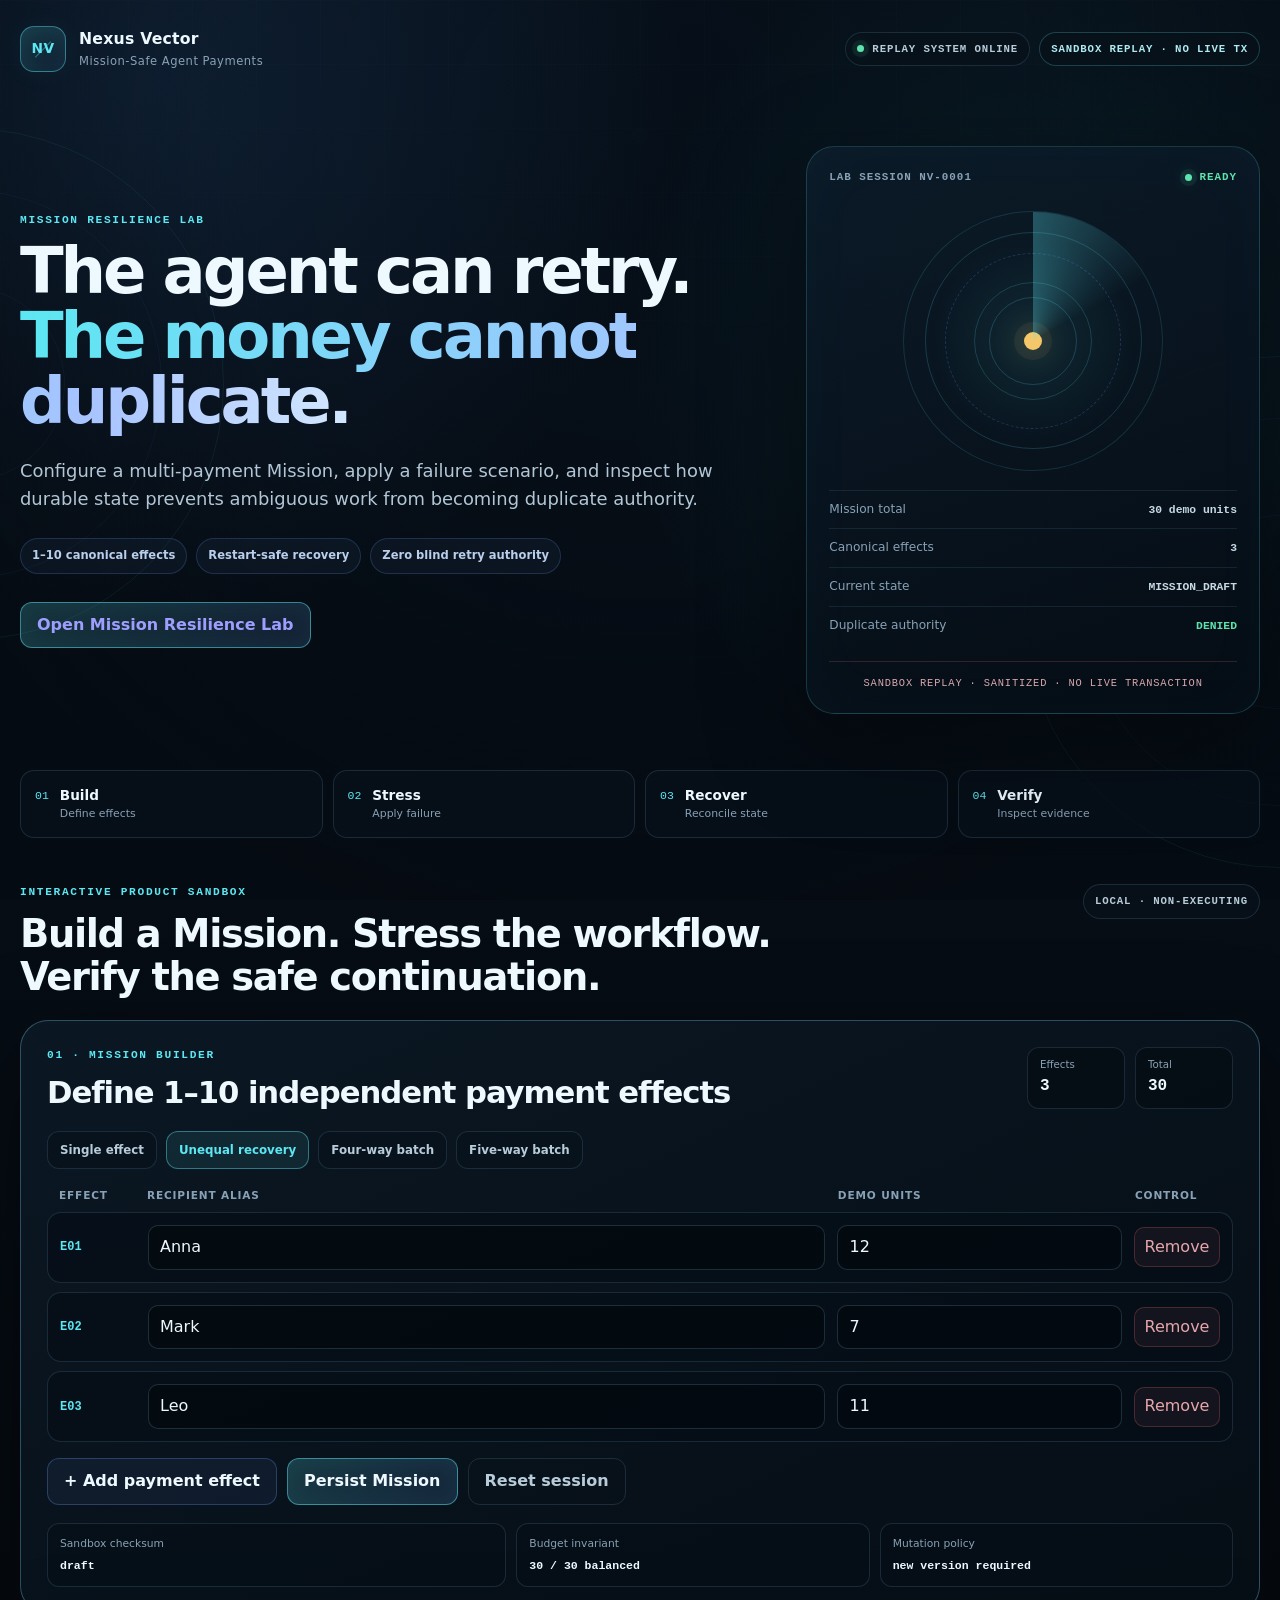
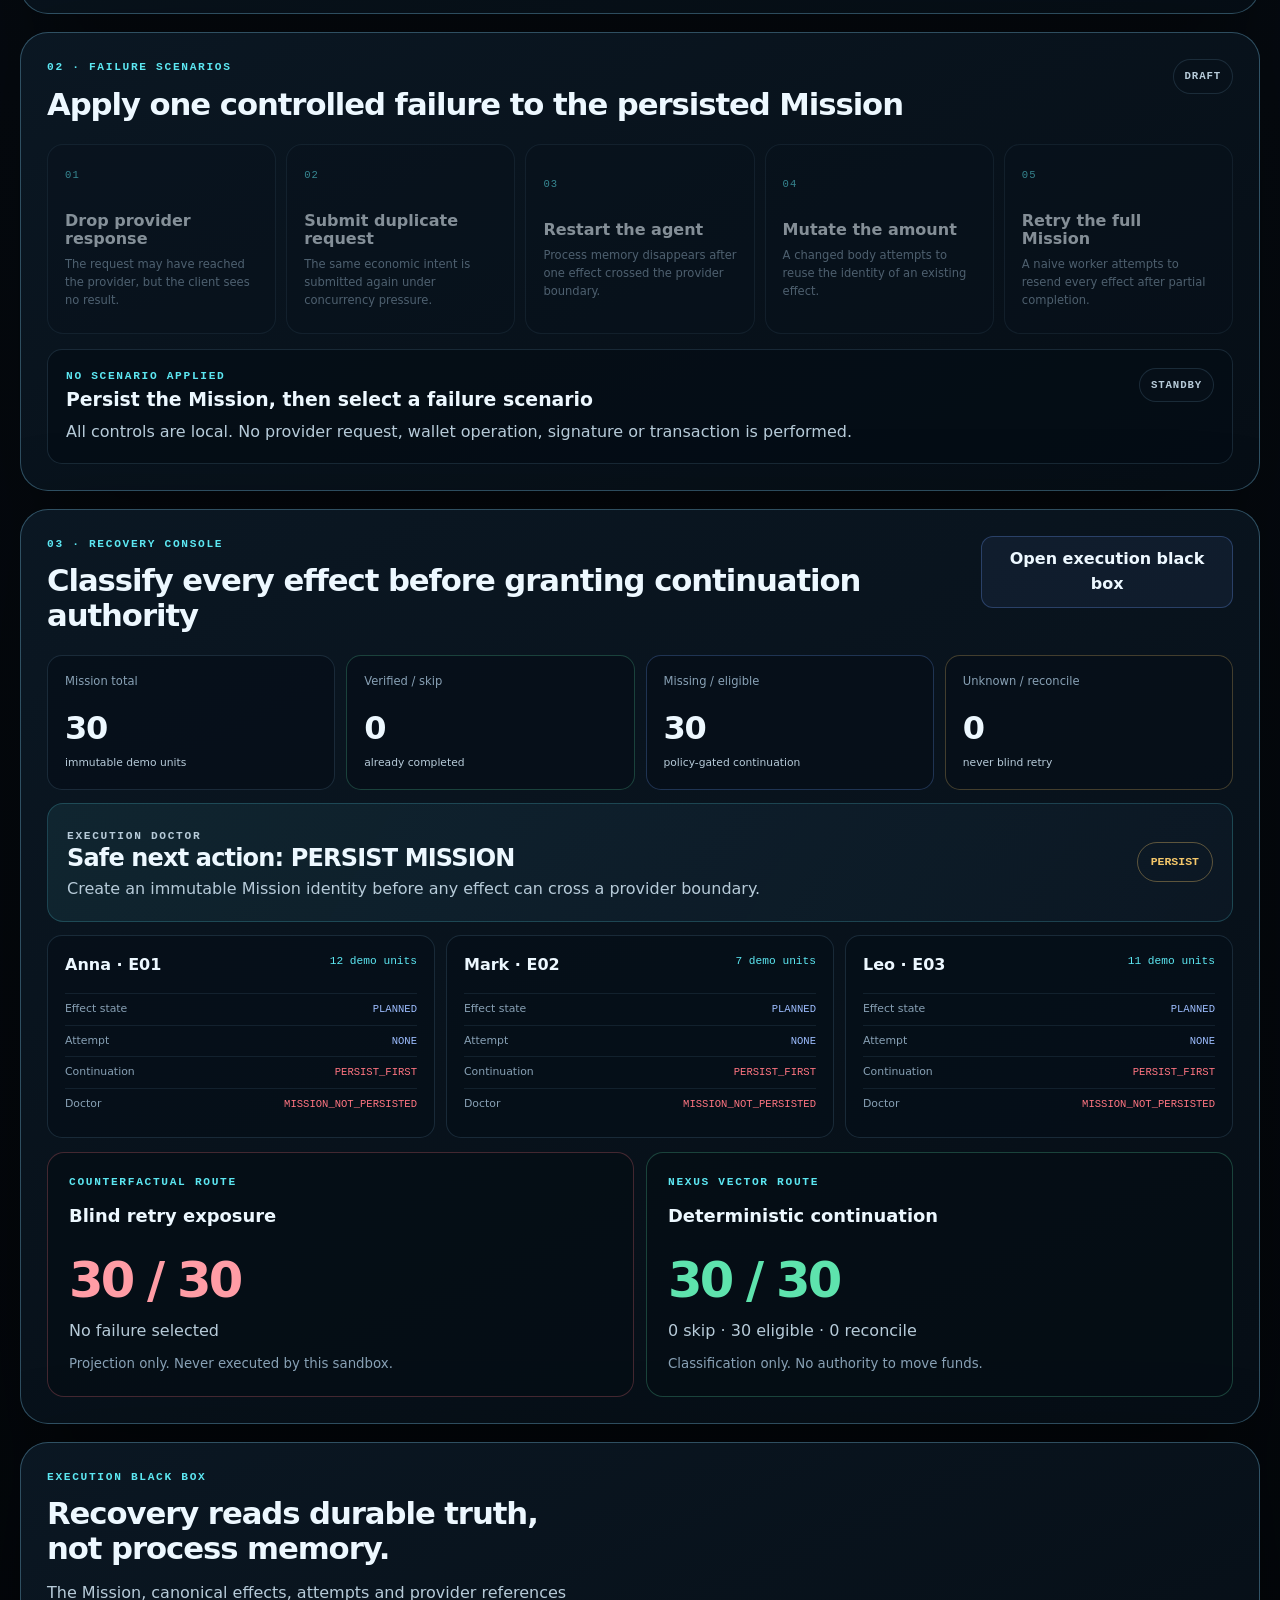
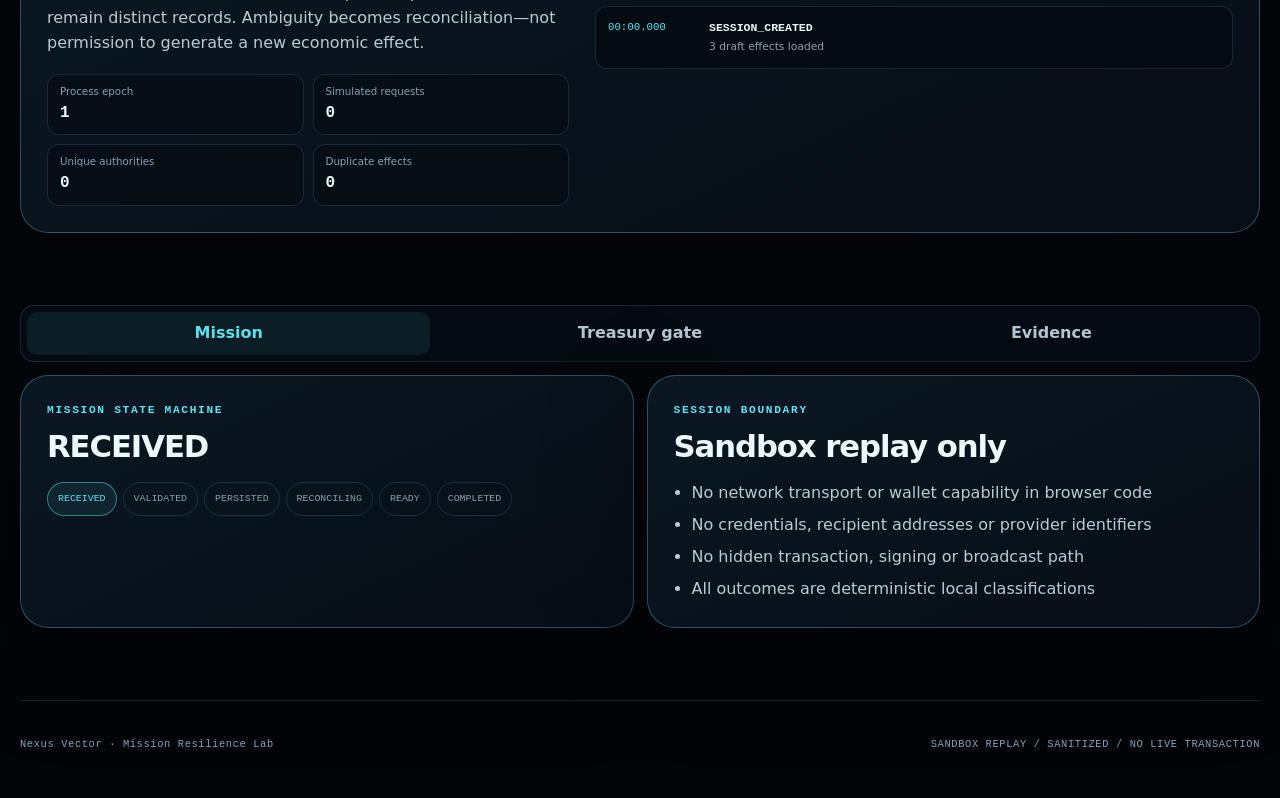
==== commit 4ec5f9fc: "Correct sandbox identity and execution semantics" ====
--- a/frontend/index.html
+++ b/frontend/index.html
@@ -90,7 +90,7 @@
           <button class="preset-button" type="button" data-preset="single">Single effect</button>
           <button class="preset-button is-active" type="button" data-preset="unequal">Unequal recovery</button>
           <button class="preset-button" type="button" data-preset="batch">Four-way batch</button>
-          <button class="preset-button" type="button" data-preset="mixed">Mixed-state mission</button>
+          <button class="preset-button" type="button" data-preset="mixed">Five-way batch</button>
         </div>
 
         <div class="builder-head" aria-hidden="true">
@@ -105,7 +105,7 @@
         </div>
 
         <div class="mission-integrity">
-          <div><span>Mission identity</span><strong id="mission-fingerprint">draft</strong></div>
+          <div><span>Sandbox checksum</span><strong id="mission-fingerprint">draft</strong></div>
           <div><span>Budget invariant</span><strong id="budget-invariant">30 / 30 balanced</strong></div>
           <div><span>Mutation policy</span><strong>new version required</strong></div>
         </div>
@@ -181,7 +181,7 @@
           <div>
             <p class="section-label">Execution Doctor</p>
             <h2 id="doctor-title">Safe next action: PERSIST MISSION</h2>
-            <p id="doctor-summary">Create an immutable Mission identity before any effect can cross a provider boundary.</p>
+            <p id="doctor-summary">Persist the Mission before any effect can cross a provider boundary.</p>
           </div>
           <span id="doctor-action" class="action-pill">PERSIST</span>
         </div>
@@ -213,8 +213,8 @@
           <p>The Mission, canonical effects, attempts and provider references remain distinct records. Ambiguity becomes reconciliation—not permission to generate a new economic effect.</p>
           <div class="black-box-metrics">
             <span><small>Process epoch</small><strong id="process-epoch">1</strong></span>
-            <span><small>Provider requests</small><strong id="provider-request-count">0</strong></span>
-            <span><small>Unique executions</small><strong id="unique-execution-count">0</strong></span>
+            <span><small>Simulated requests</small><strong id="provider-request-count">0</strong></span>
+            <span><small>Unique authorities</small><strong id="unique-execution-count">0</strong></span>
             <span><small>Duplicate effects</small><strong id="duplicate-effect-count">0</strong></span>
           </div>
         </div>
--- a/frontend/styles.css
+++ b/frontend/styles.css
@@ -2,9 +2,9 @@
   color-scheme: dark;
   --bg: #050a10;
   --bg-deep: #020508;
-  --panel: rgba(9, 19, 29, 0.91);
+  --panel: rgba(9, 19, 29, 0.92);
   --panel-strong: rgba(12, 25, 38, 0.97);
-  --panel-soft: rgba(14, 30, 44, 0.72);
+  --panel-soft: rgba(14, 30, 44, 0.74);
   --text: #edf8ff;
   --muted: #88a1b5;
   --muted-bright: #b7cbd9;
@@ -43,14 +43,20 @@
   inset: 0;
   z-index: -4;
   pointer-events: none;
-  background: linear-gradient(rgba(255,255,255,0.011) 1px, transparent 1px), linear-gradient(90deg, rgba(255,255,255,0.011) 1px, transparent 1px);
+  background:
+    linear-gradient(rgba(255,255,255,0.011) 1px, transparent 1px),
+    linear-gradient(90deg, rgba(255,255,255,0.011) 1px, transparent 1px);
   background-size: 64px 64px;
   mask-image: linear-gradient(to bottom, rgba(0,0,0,0.95), transparent 78%);
 }
-button, a { font: inherit; }
+button, input, a { font: inherit; }
 button { color: inherit; }
-button:focus-visible, a:focus-visible { outline: 2px solid var(--cyan); outline-offset: 4px; }
-code { color: #bceef5; font-family: var(--mono); }
+button:focus-visible, input:focus-visible, a:focus-visible {
+  outline: 2px solid var(--cyan);
+  outline-offset: 4px;
+}
+button:disabled { cursor: not-allowed; opacity: 0.54; }
+code { color: #bceef5; font-family: var(--mono); overflow-wrap: anywhere; }
 
 .grid-field {
   position: fixed;
@@ -123,8 +129,8 @@
 .brand strong, .brand small { display: block; }
 .brand strong { font-size: 0.98rem; letter-spacing: 0.015em; }
 .brand small { margin-top: 1px; color: var(--muted); font-size: 0.72rem; letter-spacing: 0.045em; }
-.header-status { display: flex; align-items: center; gap: 9px; }
-.system-indicator, .mode-badge, .read-only {
+.header-status { display: flex; align-items: center; gap: 9px; flex-wrap: wrap; justify-content: flex-end; }
+.system-indicator, .mode-badge, .read-only, .decision-status {
   display: inline-flex;
   align-items: center;
   gap: 8px;
@@ -138,10 +144,12 @@
   font-weight: 800;
   letter-spacing: 0.08em;
 }
-.system-indicator i {
+.system-indicator i, .signal-ready i, .signal-lost i {
   width: 7px;
   height: 7px;
   border-radius: 50%;
+}
+.system-indicator i, .signal-ready i {
   background: var(--green);
   box-shadow: 0 0 0 5px rgba(94,227,173,0.08), 0 0 16px rgba(94,227,173,0.38);
 }
@@ -149,11 +157,11 @@
 
 .hero {
   display: grid;
-  grid-template-columns: minmax(0, 1.38fr) minmax(330px, 0.62fr);
-  gap: 42px;
-  align-items: center;
-  min-height: 670px;
-  padding: 72px 0 52px;
+  grid-template-columns: minmax(0, 1.24fr) minmax(330px, 0.76fr);
+  gap: 46px;
+  align-items: center;
+  min-height: 630px;
+  padding: 62px 0 46px;
 }
 .hero-copy-block { position: relative; }
 .eyebrow, .section-label {
@@ -166,11 +174,13 @@
   text-transform: uppercase;
 }
 .hero h1 {
-  max-width: 900px;
+  max-width: 780px;
   margin: 0;
-  font-size: clamp(3rem, 6.7vw, 6rem);
-  line-height: 0.97;
-  letter-spacing: -0.068em;
+  font-size: clamp(2.65rem, 5vw, 4.65rem);
+  line-height: 1.01;
+  letter-spacing: -0.048em;
+  font-weight: 780;
+  text-wrap: balance;
 }
 .hero h1 span {
   background: linear-gradient(92deg, var(--cyan), #a7c3ff 72%, #d2e7ff);
@@ -179,16 +189,16 @@
   color: transparent;
 }
 .hero-copy {
-  max-width: 760px;
-  margin: 28px 0 0;
+  max-width: 720px;
+  margin: 24px 0 0;
   color: #b2c6d5;
-  font-size: clamp(1rem, 1.8vw, 1.16rem);
+  font-size: clamp(1rem, 1.5vw, 1.12rem);
 }
 .hero-proof-strip {
   display: flex;
   flex-wrap: wrap;
   gap: 9px;
-  margin-top: 28px;
+  margin-top: 25px;
 }
 .hero-proof-strip span {
   padding: 8px 11px;
@@ -199,10 +209,38 @@
   font-size: 0.72rem;
   font-weight: 750;
 }
+.primary-action, .secondary-action, .ghost-action, .preset-button {
+  display: inline-flex;
+  align-items: center;
+  justify-content: center;
+  min-height: 43px;
+  padding: 10px 16px;
+  border-radius: 12px;
+  cursor: pointer;
+  font-weight: 800;
+  text-decoration: none;
+  transition: transform 170ms ease, border-color 170ms ease, background 170ms ease;
+}
+.primary-action {
+  border: 1px solid rgba(92,231,242,0.5);
+  background: linear-gradient(135deg, rgba(92,231,242,0.19), rgba(109,158,255,0.14));
+  box-shadow: inset 0 0 24px rgba(92,231,242,0.06);
+}
+.secondary-action {
+  border: 1px solid rgba(109,158,255,0.28);
+  background: rgba(109,158,255,0.07);
+}
+.ghost-action {
+  border: 1px solid var(--line);
+  background: transparent;
+  color: var(--muted-bright);
+}
+.primary-action:hover, .secondary-action:hover, .ghost-action:hover, .preset-button:hover { transform: translateY(-2px); }
+.hero-action { margin-top: 28px; }
 
 .telemetry-console {
   position: relative;
-  min-height: 520px;
+  min-height: 500px;
   padding: 22px;
   border: 1px solid rgba(92,231,242,0.2);
   border-radius: var(--radius-xl);
@@ -231,23 +269,17 @@
   font-weight: 800;
   letter-spacing: 0.09em;
 }
+.signal-ready, .signal-lost { display: inline-flex; align-items: center; gap: 7px; }
+.signal-ready { color: var(--green); }
 .signal-lost { color: var(--red); }
-.signal-lost i {
-  display: inline-block;
-  width: 7px;
-  height: 7px;
-  margin-right: 6px;
-  border-radius: 50%;
-  background: var(--red);
-  box-shadow: 0 0 14px rgba(255,117,129,0.62);
-}
+.signal-lost i { background: var(--red); box-shadow: 0 0 14px rgba(255,117,129,0.62); }
 .telemetry-orb {
   position: relative;
   display: grid;
   place-items: center;
-  width: min(270px, 76%);
+  width: min(260px, 76%);
   aspect-ratio: 1;
-  margin: 26px auto 20px;
+  margin: 25px auto 19px;
   border: 1px solid rgba(92,231,242,0.14);
   border-radius: 50%;
   background: radial-gradient(circle, rgba(92,231,242,0.09), transparent 58%);
@@ -302,350 +334,520 @@
   text-align: center;
 }
 
-.dilemma, .worldlines, .black-box { margin: 36px 0 72px; }
-.dilemma {
-  padding: 28px;
+.journey-nav {
+  display: grid;
+  grid-template-columns: repeat(4, 1fr);
+  gap: 10px;
+  margin: 10px 0 46px;
+}
+.journey-nav a {
+  display: grid;
+  grid-template-columns: auto 1fr;
+  grid-template-rows: auto auto;
+  column-gap: 11px;
+  padding: 14px;
+  border: 1px solid var(--line);
+  border-radius: 14px;
+  background: rgba(8,18,28,0.66);
+  color: inherit;
+  text-decoration: none;
+}
+.journey-nav span {
+  grid-row: 1 / 3;
+  color: var(--cyan);
+  font-family: var(--mono);
+  font-size: 0.72rem;
+  padding-top: 2px;
+}
+.journey-nav strong { font-size: 0.85rem; }
+.journey-nav small { color: var(--muted); font-size: 0.68rem; }
+
+.lab-shell { margin: 0 0 72px; }
+.section-heading, .panel-heading {
+  display: flex;
+  align-items: flex-start;
+  justify-content: space-between;
+  gap: 24px;
+}
+.section-heading { margin-bottom: 22px; }
+.section-heading h2, .panel-heading h2, .black-box h2, .doctor-banner h2, .verified-proof h2, .panel h2 {
+  margin: 0;
+  line-height: 1.13;
+  letter-spacing: -0.035em;
+}
+.section-heading h2 { max-width: 820px; font-size: clamp(1.65rem, 3vw, 2.55rem); }
+.panel-heading h2, .black-box h2, .verified-proof h2, .panel h2 { font-size: clamp(1.35rem, 2.4vw, 2rem); }
+
+.lab-panel, .panel, .black-box, .verified-proof {
+  margin-top: 18px;
+  padding: 26px;
   border: 1px solid var(--line-strong);
   border-radius: var(--radius-xl);
   background: linear-gradient(155deg, rgba(11,24,36,0.96), rgba(6,14,22,0.97));
   box-shadow: var(--shadow);
 }
-.section-heading {
+.builder-summary { display: flex; gap: 10px; }
+.builder-summary span, .black-box-metrics span {
+  min-width: 98px;
+  padding: 9px 12px;
+  border: 1px solid var(--line);
+  border-radius: 12px;
+  background: rgba(4,11,18,0.6);
+}
+.builder-summary small, .black-box-metrics small { display: block; color: var(--muted); font-size: 0.64rem; }
+.builder-summary strong, .black-box-metrics strong { font-family: var(--mono); font-size: 1rem; }
+
+.preset-row {
+  display: flex;
+  flex-wrap: wrap;
+  gap: 9px;
+  margin: 22px 0 18px;
+}
+.preset-button {
+  min-height: 38px;
+  padding: 8px 12px;
+  border: 1px solid var(--line);
+  background: rgba(8,18,28,0.74);
+  color: var(--muted-bright);
+  font-size: 0.74rem;
+}
+.preset-button.is-active {
+  color: var(--cyan);
+  border-color: rgba(92,231,242,0.42);
+  background: rgba(92,231,242,0.09);
+}
+.builder-head, .payment-row {
+  display: grid;
+  grid-template-columns: 76px minmax(160px, 1fr) minmax(120px, 0.42fr) 86px;
+  gap: 12px;
+  align-items: center;
+}
+.builder-head {
+  padding: 0 12px 8px;
+  color: var(--muted);
+  font-size: 0.66rem;
+  font-weight: 800;
+  letter-spacing: 0.08em;
+  text-transform: uppercase;
+}
+.payment-list { display: grid; gap: 9px; }
+.payment-row {
+  padding: 12px;
+  border: 1px solid var(--line);
+  border-radius: 14px;
+  background: rgba(6,15,24,0.78);
+}
+.effect-number {
+  color: var(--cyan);
+  font-family: var(--mono);
+  font-weight: 850;
+  font-size: 0.75rem;
+}
+.payment-row label { display: contents; }
+.payment-row input {
+  width: 100%;
+  min-height: 42px;
+  padding: 9px 11px;
+  border: 1px solid rgba(125,179,213,0.21);
+  border-radius: 10px;
+  background: rgba(2,8,13,0.65);
+  color: var(--text);
+}
+.payment-row input[aria-invalid="true"] { border-color: var(--red); }
+.remove-payment {
+  min-height: 40px;
+  border: 1px solid rgba(255,117,129,0.22);
+  border-radius: 10px;
+  background: rgba(255,117,129,0.06);
+  color: #e5a6ac;
+  cursor: pointer;
+}
+.builder-actions { display: flex; flex-wrap: wrap; gap: 10px; margin-top: 16px; }
+.mission-integrity {
+  display: grid;
+  grid-template-columns: 1.3fr 1fr 1fr;
+  gap: 10px;
+  margin-top: 18px;
+}
+.mission-integrity div {
+  padding: 12px;
+  border: 1px solid var(--line);
+  border-radius: 12px;
+  background: rgba(6,15,24,0.58);
+}
+.mission-integrity span, .mission-integrity strong { display: block; }
+.mission-integrity span { color: var(--muted); font-size: 0.67rem; }
+.mission-integrity strong { margin-top: 4px; font-family: var(--mono); font-size: 0.72rem; overflow-wrap: anywhere; }
+
+.scenario-grid {
+  display: grid;
+  grid-template-columns: repeat(5, minmax(0, 1fr));
+  gap: 10px;
+  margin-top: 22px;
+}
+.scenario-card {
+  min-height: 190px;
+  padding: 17px;
+  border: 1px solid var(--line);
+  border-radius: 16px;
+  background: rgba(8,18,28,0.77);
+  cursor: pointer;
+  text-align: left;
+  transition: transform 180ms ease, border-color 180ms ease, background 180ms ease;
+}
+.scenario-card:hover { transform: translateY(-3px); }
+.scenario-card.is-active { border-color: rgba(244,199,106,0.48); background: rgba(244,199,106,0.07); }
+.scenario-card span, .scenario-card strong, .scenario-card small { display: block; }
+.scenario-card span { color: var(--cyan); font-family: var(--mono); font-size: 0.66rem; letter-spacing: 0.1em; }
+.scenario-card strong { margin-top: 28px; font-size: 1rem; line-height: 1.15; }
+.scenario-card small { margin-top: 8px; color: var(--muted); font-size: 0.72rem; }
+.incident-stage {
   display: flex;
   align-items: flex-start;
   justify-content: space-between;
   gap: 24px;
-  margin-bottom: 22px;
-}
-.section-heading h2, .black-box h2, .panel h2, .replay-control h2, .doctor-banner h2 {
-  margin: 0;
-  line-height: 1.13;
-  letter-spacing: -0.035em;
-}
-.section-heading h2 { max-width: 800px; font-size: clamp(1.55rem, 3vw, 2.45rem); }
-.compact-heading { margin-bottom: 18px; }
-.decision-grid { display: grid; grid-template-columns: 1fr 1fr; gap: 14px; }
-.decision-button {
-  position: relative;
-  min-height: 220px;
-  padding: 22px;
-  border: 1px solid var(--line);
-  border-radius: var(--radius-lg);
-  background: rgba(8,18,28,0.8);
-  cursor: pointer;
-  text-align: left;
-  transition: transform 180ms ease, border-color 180ms ease, background 180ms ease, box-shadow 180ms ease;
-  overflow: hidden;
-}
-.decision-button::after {
-  content: "";
-  position: absolute;
-  right: -52px;
-  bottom: -52px;
-  width: 150px;
-  height: 150px;
-  border: 1px solid currentColor;
-  border-radius: 50%;
-  opacity: 0.08;
-}
-.decision-button:hover { transform: translateY(-3px); }
-.decision-button strong, .decision-button small, .decision-index, .button-callout { display: block; }
-.decision-index { color: var(--muted); font-family: var(--mono); font-size: 0.66rem; letter-spacing: 0.11em; }
-.decision-button strong { margin-top: 28px; font-size: clamp(1.55rem, 3vw, 2.25rem); letter-spacing: -0.045em; }
-.decision-button small { max-width: 520px; margin-top: 8px; color: var(--muted-bright); font-size: 0.88rem; }
-.button-callout { margin-top: 25px; font-family: var(--mono); font-size: 0.67rem; font-weight: 850; letter-spacing: 0.1em; }
-.unsafe-choice { color: var(--red); }
-.unsafe-choice:hover, .unsafe-choice[aria-pressed="true"] { border-color: rgba(255,117,129,0.48); background: linear-gradient(145deg, rgba(255,117,129,0.11), rgba(10,20,30,0.91)); box-shadow: 0 18px 55px rgba(255,117,129,0.07); }
-.safe-choice { color: var(--cyan); }
-.safe-choice:hover, .safe-choice[aria-pressed="true"] { border-color: rgba(92,231,242,0.48); background: linear-gradient(145deg, rgba(92,231,242,0.1), rgba(10,20,30,0.91)); box-shadow: 0 18px 55px rgba(92,231,242,0.07); }
-.decision-stage {
-  margin-top: 14px;
-  padding: 22px;
-  border: 1px solid var(--line);
-  border-radius: var(--radius-lg);
-  background: rgba(4,11,18,0.78);
-  transition: border-color 180ms ease, background 180ms ease;
-}
-.decision-stage[data-decision="unsafe"] { border-color: rgba(255,117,129,0.38); background: var(--red-soft); }
-.decision-stage[data-decision="safe"] { border-color: rgba(94,227,173,0.38); background: rgba(94,227,173,0.065); }
-.decision-stage-head { display: flex; align-items: flex-start; justify-content: space-between; gap: 18px; }
-.decision-stage h3 { margin: 0; font-size: 1.3rem; letter-spacing: -0.025em; }
-.decision-stage > p { color: var(--muted-bright); }
-.decision-status {
-  flex: 0 0 auto;
-  padding: 8px 11px;
-  border: 1px solid var(--line);
+  margin-top: 15px;
+  padding: 18px;
+  border: 1px solid var(--line);
+  border-radius: 15px;
+  background: rgba(5,13,21,0.72);
+}
+.incident-stage h3, .incident-stage p { margin: 0; }
+.incident-stage h3 { font-size: 1.18rem; }
+.incident-stage p:last-child { margin-top: 6px; color: var(--muted-bright); }
+.incident-stage[data-severity="warning"] { border-color: rgba(244,199,106,0.35); }
+.incident-stage[data-severity="danger"] { border-color: rgba(255,117,129,0.36); }
+
+.mission-summary {
+  display: grid;
+  grid-template-columns: repeat(4, 1fr);
+  gap: 11px;
+  margin-top: 22px;
+}
+.metric-card {
+  min-height: 130px;
+  padding: 17px;
+  border: 1px solid var(--line);
+  border-radius: 15px;
+  background: rgba(6,15,24,0.72);
+}
+.metric-card span, .metric-card strong, .metric-card small { display: block; }
+.metric-card span { color: var(--muted); font-size: 0.72rem; }
+.metric-card strong { margin-top: 13px; font-size: 2rem; letter-spacing: -0.04em; }
+.metric-card small { margin-top: 2px; color: var(--muted-bright); font-size: 0.67rem; }
+.metric-card.safe { border-color: rgba(94,227,173,0.24); }
+.metric-card.ready { border-color: rgba(109,158,255,0.25); }
+.metric-card.warning { border-color: rgba(244,199,106,0.26); }
+.doctor-banner {
+  display: flex;
+  align-items: center;
+  justify-content: space-between;
+  gap: 22px;
+  margin: 13px 0;
+  padding: 19px;
+  border: 1px solid rgba(92,231,242,0.2);
+  border-radius: 16px;
+  background: linear-gradient(120deg, rgba(92,231,242,0.08), rgba(109,158,255,0.045));
+}
+.doctor-banner p { margin: 5px 0 0; color: var(--muted-bright); }
+.action-pill {
+  padding: 10px 13px;
+  border: 1px solid rgba(244,199,106,0.35);
   border-radius: 999px;
-  color: var(--muted-bright);
-  font-family: var(--mono);
-  font-size: 0.66rem;
+  color: var(--amber);
+  font-family: var(--mono);
+  font-size: 0.72rem;
   font-weight: 850;
-  letter-spacing: 0.09em;
-}
-.decision-stage[data-decision="unsafe"] .decision-status { color: var(--red); border-color: rgba(255,117,129,0.35); }
-.decision-stage[data-decision="safe"] .decision-status { color: var(--green); border-color: rgba(94,227,173,0.35); }
-.decision-metrics { display: grid; grid-template-columns: repeat(3, 1fr); gap: 10px; margin-top: 18px; }
-.decision-metrics div { padding: 14px; border: 1px solid rgba(125,179,213,0.12); border-radius: var(--radius-md); background: rgba(2,7,12,0.34); }
-.decision-metrics span, .decision-metrics strong { display: block; }
-.decision-metrics span { color: var(--muted); font-size: 0.71rem; }
-.decision-metrics strong { margin-top: 5px; font-family: var(--mono); font-size: 0.78rem; }
-
-.worldline-grid { display: grid; grid-template-columns: 1fr 1fr; gap: 14px; }
-.worldline {
-  padding: 24px;
-  border: 1px solid var(--line);
-  border-radius: var(--radius-xl);
-  background: var(--panel);
-  box-shadow: var(--shadow);
-}
-.worldline header { display: flex; align-items: center; gap: 12px; }
-.worldline header span { padding: 6px 8px; border-radius: 8px; font-family: var(--mono); font-size: 0.66rem; font-weight: 900; }
-.worldline header strong { font-size: 1rem; }
-.unsafe-worldline header span { color: var(--red); background: rgba(255,117,129,0.1); }
-.safe-worldline header span { color: var(--green); background: rgba(94,227,173,0.1); }
-.worldline ol { margin: 24px 0; padding: 0; list-style: none; }
-.worldline li { display: flex; align-items: center; gap: 12px; padding: 11px 0; border-top: 1px solid rgba(125,179,213,0.11); color: #b9ccd9; }
-.worldline li span { color: var(--muted); font-family: var(--mono); font-size: 0.67rem; }
-.worldline-result { padding: 17px; border-radius: var(--radius-md); background: rgba(2,8,13,0.48); }
-.worldline-result span, .worldline-result strong, .worldline-result small { display: block; }
-.worldline-result span { color: var(--muted); font-size: 0.72rem; }
-.worldline-result strong { margin-top: 3px; font-size: 2.4rem; letter-spacing: -0.06em; }
-.unsafe-worldline .worldline-result strong { color: var(--red); }
-.safe-worldline .worldline-result strong { color: var(--green); }
-.worldline-result small { color: var(--muted-bright); }
-.counterfactual-note { margin: 13px 0 0; color: var(--muted); font-size: 0.76rem; text-align: center; }
-
-.black-box {
-  display: grid;
-  grid-template-columns: minmax(0, 0.9fr) minmax(360px, 1.1fr);
-  gap: 18px;
-  align-items: stretch;
-}
-.black-box-copy, .flight-recorder {
-  padding: 28px;
-  border: 1px solid var(--line);
-  border-radius: var(--radius-xl);
-  background: var(--panel);
-  box-shadow: var(--shadow);
-}
-.black-box-copy { display: flex; flex-direction: column; justify-content: center; }
-.black-box-copy h2 { max-width: 640px; font-size: clamp(1.65rem, 3vw, 2.6rem); }
-.black-box-copy > p:not(.section-label) { color: var(--muted-bright); }
-.primary-action {
-  align-self: flex-start;
-  margin-top: 14px;
-  padding: 13px 17px;
-  border: 1px solid rgba(92,231,242,0.4);
-  border-radius: 12px;
-  background: linear-gradient(135deg, rgba(92,231,242,0.18), rgba(109,158,255,0.12));
-  color: #d9fbff;
-  cursor: pointer;
-  font-weight: 820;
-  box-shadow: 0 12px 40px rgba(92,231,242,0.06);
-  transition: transform 160ms ease, border-color 160ms ease;
-}
-.primary-action:hover { transform: translateY(-2px); border-color: rgba(92,231,242,0.7); }
-.flight-recorder { position: relative; font-family: var(--mono); overflow: hidden; }
-.flight-recorder::before {
-  content: "BLACK BOX / DURABLE TELEMETRY";
-  display: block;
-  margin-bottom: 18px;
-  color: var(--amber);
-  font-size: 0.68rem;
-  font-weight: 900;
-  letter-spacing: 0.1em;
-}
-.flight-recorder div { display: grid; grid-template-columns: 90px 1fr; column-gap: 12px; padding: 14px 0; border-top: 1px solid rgba(125,179,213,0.12); }
-.flight-recorder span { grid-row: 1 / 3; color: var(--muted); font-size: 0.65rem; }
-.flight-recorder strong { color: #d1e5f0; font-size: 0.75rem; }
-.flight-recorder small { color: var(--muted); font-size: 0.66rem; }
-.flight-recorder .recorder-alert strong { color: var(--red); }
-
-.view-tabs {
-  position: sticky;
-  top: 12px;
-  z-index: 10;
-  display: inline-flex;
-  gap: 5px;
-  margin-bottom: 16px;
-  padding: 5px;
-  border: 1px solid var(--line);
-  border-radius: 16px;
-  background: rgba(5,13,21,0.9);
-  backdrop-filter: blur(18px);
-  box-shadow: 0 14px 45px rgba(0,0,0,0.25);
-}
-.tab, .icon-button, .incident-presets button {
-  border: 0;
-  cursor: pointer;
-  transition: transform 150ms ease, background 150ms ease, color 150ms ease, border-color 150ms ease;
-}
-.tab { padding: 10px 17px; border-radius: 11px; background: transparent; color: var(--muted); font-weight: 780; }
-.tab:hover, .icon-button:hover, .incident-presets button:hover { transform: translateY(-1px); }
-.tab.is-active { color: var(--text); background: #14283a; box-shadow: inset 0 0 0 1px rgba(92,231,242,0.15); }
-
-.replay-control, .panel, .doctor-banner, .metric-card, .effect-card {
-  border: 1px solid var(--line);
-  background: var(--panel);
-  box-shadow: var(--shadow);
-  backdrop-filter: blur(14px);
-}
-.replay-control {
-  display: grid;
-  grid-template-columns: 1fr auto;
-  gap: 18px;
-  margin: 0 0 18px;
-  padding: 22px;
-  border-radius: var(--radius-xl);
-}
-.step-controls { display: flex; align-items: center; gap: 11px; color: var(--muted); font-size: 0.78rem; font-weight: 760; }
-.icon-button { display: grid; place-items: center; width: 39px; height: 39px; border: 1px solid var(--line); border-radius: 12px; background: #102131; }
-.icon-button:disabled { opacity: 0.35; cursor: not-allowed; transform: none; }
-.incident-presets { grid-column: 1 / -1; display: flex; flex-wrap: wrap; gap: 8px; }
-.incident-presets button { padding: 8px 11px; border: 1px solid var(--line); border-radius: 999px; background: rgba(109,158,255,0.055); color: #acc6df; font-family: var(--mono); font-size: 0.66rem; letter-spacing: 0.04em; }
-.incident-presets button.is-active { color: var(--cyan); border-color: rgba(92,231,242,0.38); background: rgba(92,231,242,0.09); }
-.timeline { grid-column: 1 / -1; display: grid; grid-template-columns: repeat(5, 1fr); gap: 8px; }
-.timeline-step { position: relative; min-height: 7px; border-radius: 999px; background: rgba(136,161,181,0.14); overflow: hidden; }
-.timeline-step::after { content: ""; position: absolute; inset: 0; transform: scaleX(0); transform-origin: left; background: linear-gradient(90deg, var(--blue), var(--cyan)); transition: transform 260ms ease; }
-.timeline-step.is-complete::after, .timeline-step.is-current::after { transform: scaleX(1); }
-.timeline-step.is-current { box-shadow: 0 0 0 3px rgba(92,231,242,0.08); }
-
-.view-panel { display: none; animation: rise 180ms ease; }
-.view-panel.is-active { display: block; }
-@keyframes rise { from { opacity: 0; transform: translateY(5px); } to { opacity: 1; transform: none; } }
-.mission-summary { display: grid; grid-template-columns: repeat(4, 1fr); gap: 12px; }
-.metric-card { padding: 19px; border-radius: var(--radius-lg); }
-.metric-card span, .metric-card small { display: block; color: var(--muted); }
-.metric-card span { font-size: 0.76rem; }
-.metric-card strong { display: block; margin: 7px 0 0; font-size: 2.45rem; letter-spacing: -0.06em; }
-.metric-card small { font-size: 0.7rem; }
-.metric-card.safe strong { color: var(--green); }
-.metric-card.ready strong { color: var(--cyan); }
-.metric-card.warning strong { color: var(--amber); }
-.doctor-banner {
-  display: flex;
-  align-items: center;
-  justify-content: space-between;
-  gap: 18px;
-  margin: 14px 0;
-  padding: 23px;
-  border-radius: var(--radius-xl);
-  background: linear-gradient(135deg, rgba(25,53,76,0.94), rgba(8,20,31,0.96));
-}
-.doctor-banner p:last-child { margin: 8px 0 0; color: #aec3d2; }
-.action-pill { flex: 0 0 auto; padding: 10px 14px; border-radius: 999px; background: rgba(244,199,106,0.11); color: var(--amber); font-family: var(--mono); font-size: 0.68rem; font-weight: 900; letter-spacing: 0.07em; }
-.action-pill[data-action="COMPLETE"], .action-pill[data-action="SKIP_VERIFIED"] { background: rgba(94,227,173,0.1); color: var(--green); }
-.action-pill[data-action="EXECUTE_MISSING"] { background: rgba(92,231,242,0.1); color: var(--cyan); }
-.action-pill[data-action="MANUAL_REVIEW"] { background: rgba(255,117,129,0.1); color: var(--red); }
-.effect-grid { display: grid; grid-template-columns: repeat(3, 1fr); gap: 12px; margin-bottom: 30px; }
-.effect-card { padding: 19px; border-radius: var(--radius-lg); }
-.effect-head { display: flex; align-items: flex-start; justify-content: space-between; gap: 10px; }
-.effect-card h3 { margin: 0; font-size: 1.08rem; }
-.effect-amount { color: var(--muted); font-size: 0.78rem; }
-.effect-card dl { margin: 17px 0 0; }
-.effect-card dl div { display: flex; justify-content: space-between; gap: 12px; padding: 8px 0; border-top: 1px solid rgba(125,179,213,0.1); }
-.effect-card dt { color: var(--muted); font-size: 0.76rem; }
-.effect-card dd { margin: 0; text-align: right; font-family: var(--mono); font-size: 0.69rem; font-weight: 760; }
+}
+.effect-grid {
+  display: grid;
+  grid-template-columns: repeat(3, minmax(0, 1fr));
+  gap: 11px;
+}
+.effect-card {
+  padding: 17px;
+  border: 1px solid var(--line);
+  border-radius: 15px;
+  background: rgba(6,15,24,0.76);
+}
+.effect-head { display: flex; align-items: flex-start; justify-content: space-between; gap: 12px; }
+.effect-head h3 { margin: 0; font-size: 1rem; }
+.effect-amount { color: var(--cyan); font-family: var(--mono); font-size: 0.7rem; white-space: nowrap; }
+.effect-card dl { margin: 15px 0 0; }
+.effect-card dl div { display: flex; justify-content: space-between; gap: 12px; padding: 7px 0; border-top: 1px solid rgba(125,179,213,0.11); }
+.effect-card dt { color: var(--muted); font-size: 0.68rem; }
+.effect-card dd { margin: 0; font-family: var(--mono); font-size: 0.66rem; text-align: right; }
 .status-safe { color: var(--green) !important; }
-.status-ready { color: var(--cyan) !important; }
+.status-ready { color: #9dbdff !important; }
 .status-warning { color: var(--amber) !important; }
 .status-danger { color: var(--red) !important; }
 
-.treasury-gate { margin-bottom: 14px; }
-.panel { padding: 23px; border-radius: var(--radius-xl); }
-.panel-heading { display: flex; justify-content: space-between; align-items: flex-start; gap: 18px; }
-.gate-checks { display: grid; grid-template-columns: repeat(5, 1fr); gap: 8px; margin-top: 22px; }
-.gate-checks > div { min-height: 132px; padding: 15px; border: 1px solid rgba(94,227,173,0.16); border-radius: var(--radius-md); background: rgba(94,227,173,0.045); }
-.gate-checks > div.gate-caution { border-color: rgba(244,199,106,0.2); background: rgba(244,199,106,0.05); }
-.gate-icon { display: grid; place-items: center; width: 26px; height: 26px; border-radius: 50%; background: rgba(94,227,173,0.1); color: var(--green); font-weight: 900; }
-.gate-caution .gate-icon { background: rgba(244,199,106,0.1); color: var(--amber); }
-.gate-checks p { margin: 14px 0 0; }
+.outcome-comparison {
+  display: grid;
+  grid-template-columns: 1fr 1fr;
+  gap: 12px;
+  margin-top: 14px;
+}
+.outcome-card {
+  padding: 21px;
+  border: 1px solid var(--line);
+  border-radius: 17px;
+  background: rgba(5,13,21,0.7);
+}
+.outcome-card h3 { margin: 0; font-size: 1.12rem; }
+.outcome-card > strong { display: block; margin-top: 13px; font-size: clamp(2rem, 4vw, 3.1rem); letter-spacing: -0.055em; }
+.outcome-card > span, .outcome-card > small { display: block; }
+.outcome-card > span { color: var(--muted-bright); }
+.outcome-card > small { margin-top: 10px; color: var(--muted); }
+.unsafe-outcome { border-color: rgba(255,117,129,0.25); }
+.unsafe-outcome > strong { color: #ff9ca5; }
+.safe-outcome { border-color: rgba(94,227,173,0.25); }
+.safe-outcome > strong { color: var(--green); }
+
+.black-box {
+  display: grid;
+  grid-template-columns: minmax(0, 0.9fr) minmax(420px, 1.1fr);
+  gap: 26px;
+  align-items: center;
+}
+.black-box-copy > p:not(.section-label) { color: var(--muted-bright); }
+.black-box-metrics {
+  display: grid;
+  grid-template-columns: 1fr 1fr;
+  gap: 9px;
+  margin-top: 18px;
+}
+.flight-recorder { display: grid; gap: 8px; }
+.flight-event {
+  display: grid;
+  grid-template-columns: 88px 1fr;
+  gap: 13px;
+  padding: 12px;
+  border: 1px solid var(--line);
+  border-radius: 12px;
+  background: rgba(3,10,16,0.76);
+}
+.flight-event time {
+  color: var(--cyan);
+  font-family: var(--mono);
+  font-size: 0.67rem;
+}
+.flight-event strong, .flight-event small { display: block; }
+.flight-event strong { font-family: var(--mono); font-size: 0.72rem; }
+.flight-event small { margin-top: 3px; color: var(--muted); font-size: 0.67rem; }
+.flight-event.alert { border-color: rgba(255,117,129,0.27); }
+.flight-event.safe { border-color: rgba(94,227,173,0.24); }
+
+.view-tabs {
+  display: flex;
+  gap: 8px;
+  margin: 0 0 13px;
+  padding: 6px;
+  border: 1px solid var(--line);
+  border-radius: 14px;
+  background: rgba(6,15,24,0.72);
+}
+.tab {
+  flex: 1;
+  min-height: 43px;
+  border: 0;
+  border-radius: 10px;
+  background: transparent;
+  color: var(--muted-bright);
+  cursor: pointer;
+  font-weight: 800;
+}
+.tab.is-active { background: rgba(92,231,242,0.09); color: var(--cyan); }
+.view-panel { display: none; margin-bottom: 72px; }
+.view-panel.is-active { display: block; }
+
+.technical-grid { display: grid; grid-template-columns: minmax(0, 1fr) minmax(0, 1fr); gap: 13px; }
+.technical-grid > *, .view-panel, .panel { min-width: 0; }
+.panel { margin-top: 0; }
+.state-track {
+  display: flex;
+  align-items: center;
+  gap: 6px;
+  margin-top: 18px;
+  overflow-x: auto;
+  padding-bottom: 4px;
+}
+.state-track span {
+  position: relative;
+  flex: 0 0 auto;
+  padding: 8px 10px;
+  border: 1px solid var(--line);
+  border-radius: 999px;
+  color: var(--muted);
+  font-family: var(--mono);
+  font-size: 0.62rem;
+}
+.state-track span.is-reached { color: #b8cffe; border-color: rgba(109,158,255,0.32); }
+.state-track span.current { color: var(--cyan); border-color: rgba(92,231,242,0.48); background: rgba(92,231,242,0.08); }
+.invariant-list { margin: 17px 0 0; padding-left: 18px; color: var(--muted-bright); }
+.invariant-list li + li { margin-top: 7px; }
+
+.treasury-gate { position: relative; overflow: hidden; }
+
+.gate-checks {
+  display: grid;
+  grid-template-columns: repeat(5, minmax(0,1fr));
+  gap: 9px;
+  margin-top: 22px;
+}
+.gate-checks > div {
+  display: flex;
+  gap: 10px;
+  padding: 14px;
+  border: 1px solid var(--line);
+  border-radius: 13px;
+  background: rgba(5,13,21,0.65);
+}
+.gate-icon { color: var(--green); font-family: var(--mono); font-weight: 900; }
+.gate-caution .gate-icon { color: var(--amber); }
+.gate-checks p { margin: 0; }
 .gate-checks strong, .gate-checks small { display: block; }
-.gate-checks strong { font-size: 0.82rem; }
-.gate-checks small { margin-top: 5px; color: var(--muted); font-size: 0.7rem; }
-.treasury-decision { margin-top: 10px; padding: 17px; border: 1px solid rgba(92,231,242,0.2); border-radius: var(--radius-md); background: linear-gradient(90deg, rgba(92,231,242,0.075), rgba(109,158,255,0.04)); }
+.gate-checks strong { font-size: 0.76rem; }
+.gate-checks small { margin-top: 4px; color: var(--muted); font-size: 0.65rem; }
+.treasury-decision {
+  margin-top: 13px;
+  padding: 17px;
+  border: 1px solid rgba(92,231,242,0.2);
+  border-radius: 14px;
+  background: rgba(92,231,242,0.055);
+}
 .treasury-decision span, .treasury-decision strong, .treasury-decision small { display: block; }
-.treasury-decision span { color: var(--cyan); font-family: var(--mono); font-size: 0.65rem; font-weight: 900; letter-spacing: 0.1em; }
-.treasury-decision strong { margin-top: 4px; font-size: 1.25rem; }
-.treasury-decision small { margin-top: 3px; color: var(--muted); }
-.technical-grid { display: grid; grid-template-columns: 1fr 1fr; gap: 14px; }
-.state-track { display: grid; grid-template-columns: repeat(6, minmax(0,1fr)); gap: 5px; margin-top: 21px; }
-.state-track span { padding: 8px 4px; border: 1px solid var(--line); border-radius: 8px; color: #60798c; font-family: var(--mono); font-size: 0.58rem; font-weight: 800; text-align: center; overflow: hidden; text-overflow: ellipsis; }
-.state-track span.is-reached { color: #a9d1eb; background: rgba(109,158,255,0.07); }
-.state-track span.current { color: var(--cyan); border-color: rgba(92,231,242,0.4); background: rgba(92,231,242,0.09); }
-.invariant-list { margin: 18px 0 0; padding-left: 19px; color: #b5cad8; }
-.invariant-list li + li { margin-top: 8px; }
-.table-panel { margin: 14px 0 30px; }
-.table-scroll { overflow-x: auto; margin-top: 17px; }
-table { width: 100%; min-width: 790px; border-collapse: collapse; }
-th, td { padding: 12px; border-bottom: 1px solid var(--line); text-align: left; font-size: 0.78rem; }
-th { color: var(--muted); font-family: var(--mono); font-size: 0.62rem; letter-spacing: 0.06em; text-transform: uppercase; }
-
-.evidence-layout { display: grid; grid-template-columns: minmax(300px, 0.76fr) 1.24fr; gap: 14px; margin-bottom: 30px; }
-.evidence-manifest dl { margin: 19px 0; }
+.treasury-decision span { color: var(--cyan); font-family: var(--mono); font-size: 0.65rem; letter-spacing: 0.1em; }
+.treasury-decision strong { margin-top: 6px; }
+.treasury-decision small { margin-top: 5px; color: var(--muted); }
+
+.table-panel { margin-top: 13px; }
+.table-scroll { overflow-x: auto; margin-top: 18px; }
+table { width: 100%; border-collapse: collapse; min-width: 850px; }
+th, td { padding: 12px 10px; border-top: 1px solid var(--line); text-align: left; }
+th { color: var(--muted); font-size: 0.65rem; letter-spacing: 0.08em; text-transform: uppercase; }
+td { font-size: 0.72rem; }
+td:nth-child(n+4) { font-family: var(--mono); }
+
+.verified-proof {
+  display: grid;
+  grid-template-columns: minmax(0,1fr) 330px;
+  gap: 22px;
+  align-items: center;
+  margin-top: 0;
+}
+.proof-copy p:not(.section-label) { color: var(--muted-bright); }
+.proof-status-card {
+  padding: 20px;
+  border: 1px solid rgba(244,199,106,0.28);
+  border-radius: 17px;
+  background: rgba(244,199,106,0.055);
+}
+.proof-status-card span, .proof-status-card strong, .proof-status-card small { display: block; }
+.proof-status-card span { color: var(--amber); font-family: var(--mono); font-size: 0.66rem; letter-spacing: 0.1em; }
+.proof-status-card strong { margin-top: 7px; font-size: 1.35rem; }
+.proof-status-card small { margin-top: 6px; color: var(--muted-bright); }
+.proof-status-card button {
+  width: 100%;
+  min-height: 42px;
+  margin-top: 15px;
+  border: 1px solid var(--line);
+  border-radius: 11px;
+  background: rgba(5,13,21,0.65);
+}
+
+.evidence-layout {
+  display: grid;
+  grid-template-columns: minmax(320px,0.8fr) minmax(0,1.2fr);
+  gap: 13px;
+  margin-top: 13px;
+}
+.evidence-manifest dl { margin: 18px 0 0; }
 .evidence-manifest dl div { padding: 9px 0; border-top: 1px solid var(--line); }
-.evidence-manifest dt { color: var(--muted); font-size: 0.72rem; }
-.evidence-manifest dd { margin: 3px 0 0; word-break: break-word; }
-.notice { margin: 0; padding: 13px; border-left: 3px solid var(--amber); background: rgba(244,199,106,0.06); color: #d2c7ad; font-size: 0.8rem; }
-.evidence-list { display: grid; gap: 11px; }
-.evidence-record { padding: 19px; border: 1px solid var(--line); border-radius: var(--radius-lg); background: var(--panel); }
+.evidence-manifest dt { color: var(--muted); font-size: 0.67rem; }
+.evidence-manifest dd { margin: 3px 0 0; font-family: var(--mono); font-size: 0.7rem; overflow-wrap: anywhere; }
+.notice { margin-top: 17px; padding: 12px; border: 1px solid rgba(244,199,106,0.2); border-radius: 12px; color: #d5c29a; background: rgba(244,199,106,0.045); font-size: 0.72rem; }
+.evidence-list { display: grid; gap: 9px; }
+.evidence-record {
+  padding: 15px;
+  border: 1px solid var(--line);
+  border-radius: 13px;
+  background: rgba(5,13,21,0.68);
+}
 .evidence-record header { display: flex; justify-content: space-between; gap: 12px; }
-.evidence-record h3 { margin: 0; font-size: 0.92rem; }
-.evidence-record p { color: var(--muted); }
-.evidence-record code { display: block; margin-top: 9px; padding: 10px; border-radius: 10px; background: #040b12; overflow-wrap: anywhere; font-size: 0.68rem; }
-
-footer { display: flex; justify-content: space-between; gap: 16px; padding: 34px 0 46px; border-top: 1px solid var(--line); color: var(--muted); font-family: var(--mono); font-size: 0.66rem; }
-
-body.decision-unsafe .unsafe-worldline { border-color: rgba(255,117,129,0.42); box-shadow: 0 28px 90px rgba(255,117,129,0.065); }
-body.decision-safe .safe-worldline { border-color: rgba(94,227,173,0.42); box-shadow: 0 28px 90px rgba(94,227,173,0.065); }
-
-@media (max-width: 1020px) {
+.evidence-record h3 { margin: 0; font-size: 0.88rem; }
+.evidence-record p { margin: 7px 0; color: var(--muted-bright); font-size: 0.72rem; }
+.evidence-record code { font-size: 0.64rem; }
+
+footer {
+  display: flex;
+  justify-content: space-between;
+  gap: 20px;
+  padding: 24px 0 36px;
+  border-top: 1px solid var(--line);
+  color: var(--muted);
+  font-family: var(--mono);
+  font-size: 0.65rem;
+  letter-spacing: 0.06em;
+}
+
+@media (max-width: 1050px) {
   .hero { grid-template-columns: 1fr; min-height: auto; }
-  .telemetry-console { min-height: 470px; }
+  .telemetry-console { min-height: auto; }
+  .scenario-grid { grid-template-columns: repeat(3, 1fr); }
+  .gate-checks { grid-template-columns: repeat(2, 1fr); }
   .black-box { grid-template-columns: 1fr; }
-  .gate-checks { grid-template-columns: repeat(3, 1fr); }
-}
-@media (max-width: 800px) {
-  .decision-grid, .worldline-grid, .evidence-layout, .technical-grid { grid-template-columns: 1fr; }
-  .mission-summary { grid-template-columns: repeat(2, 1fr); }
-  .decision-metrics { grid-template-columns: 1fr; }
-  .gate-checks { grid-template-columns: repeat(2, 1fr); }
-  .hero { padding-top: 48px; }
-}
+}
+
+@media (max-width: 760px) {
+  .site-header { align-items: flex-start; }
+  .header-status { max-width: 270px; }
+  .journey-nav { grid-template-columns: 1fr 1fr; }
+  .section-heading, .panel-heading { flex-direction: column; }
+  .builder-head { display: none; }
+  .payment-row { grid-template-columns: 64px 1fr; }
+  .payment-row input, .remove-payment { grid-column: 2; }
+  .mission-integrity, .mission-summary, .effect-grid, .outcome-comparison, .technical-grid, .verified-proof, .evidence-layout {
+    grid-template-columns: 1fr;
+  }
+  .scenario-grid { grid-template-columns: 1fr 1fr; }
+  .gate-checks { grid-template-columns: 1fr; }
+}
+
 @media (max-width: 620px) {
-  .site-header, main, footer { width: min(100% - 22px, 1240px); }
-  .site-header { align-items: flex-start; }
-  .header-status { flex-direction: column; align-items: flex-end; }
-  .system-indicator { display: none; }
-  .hero { gap: 24px; padding: 40px 0 30px; }
-  .hero h1 { font-size: clamp(2.55rem, 13vw, 4.1rem); }
-  .telemetry-console { min-height: 0; padding: 18px; }
-  .telemetry-orb { width: 68%; }
-  .dilemma { padding: 17px; }
-  .section-heading, .decision-stage-head, .doctor-banner, .panel-heading { flex-direction: column; align-items: flex-start; }
-  .decision-button { min-height: 195px; padding: 18px; }
-  .worldline, .black-box-copy, .flight-recorder, .panel { padding: 18px; }
-  .mission-summary { grid-template-columns: 1fr 1fr; }
-  .metric-card { padding: 15px; }
-  .metric-card strong { font-size: 2rem; }
-  .effect-grid { grid-template-columns: 1fr; }
-  .gate-checks { grid-template-columns: 1fr; }
-  .replay-control { grid-template-columns: 1fr; padding: 17px; }
-  .step-controls { justify-content: space-between; }
-  .incident-presets, .timeline { grid-column: 1; }
-  .view-tabs { display: flex; width: 100%; }
-  .tab { flex: 1; padding-inline: 8px; }
-  .flight-recorder div { grid-template-columns: 76px 1fr; }
-  footer { flex-direction: column; }
-}
-@media (max-width: 410px) {
+  .site-header, main, footer { width: min(100% - 24px, 1240px); }
+  .site-header { padding-top: 18px; }
   .brand small { display: none; }
-  .mode-badge { font-size: 0.58rem; }
-  .mission-summary { grid-template-columns: 1fr; }
-  .telemetry-list div { align-items: flex-start; flex-direction: column; gap: 2px; }
-  .telemetry-list dd { text-align: left; }
-}
+  .header-status { display: grid; justify-items: end; gap: 5px; }
+  .system-indicator, .mode-badge { font-size: 0.56rem; padding: 6px 8px; }
+  .hero { padding: 44px 0 32px; gap: 28px; }
+  .hero h1 {
+    font-size: clamp(2.25rem, 11vw, 3.25rem);
+    line-height: 1.03;
+    letter-spacing: -0.04em;
+  }
+  .telemetry-console, .lab-panel, .panel, .black-box, .verified-proof { padding: 18px; border-radius: 20px; }
+  .journey-nav { grid-template-columns: 1fr; }
+  .orbit { display: none; }
+  .scenario-grid { grid-template-columns: 1fr; }
+  .scenario-card { min-height: 150px; }
+  .scenario-card strong { margin-top: 18px; }
+  .builder-summary { width: 100%; }
+  .builder-summary span { flex: 1; }
+  .builder-actions > * { width: 100%; }
+  .payment-row { grid-template-columns: 1fr; }
+  .payment-row input, .remove-payment { grid-column: 1; }
+  .incident-stage, .doctor-banner, footer { flex-direction: column; }
+  .view-tabs { overflow-x: auto; }
+  .tab { min-width: 130px; }
+  footer { align-items: flex-start; }
+}
+
 @media (prefers-reduced-motion: reduce) {
   html { scroll-behavior: auto; }
-  *, *::before, *::after { animation-duration: 0.01ms !important; animation-iteration-count: 1 !important; transition-duration: 0.01ms !important; }
-}
+  *, *::before, *::after {
+    animation-duration: 0.01ms !important;
+    animation-iteration-count: 1 !important;
+    transition-duration: 0.01ms !important;
+  }
+}
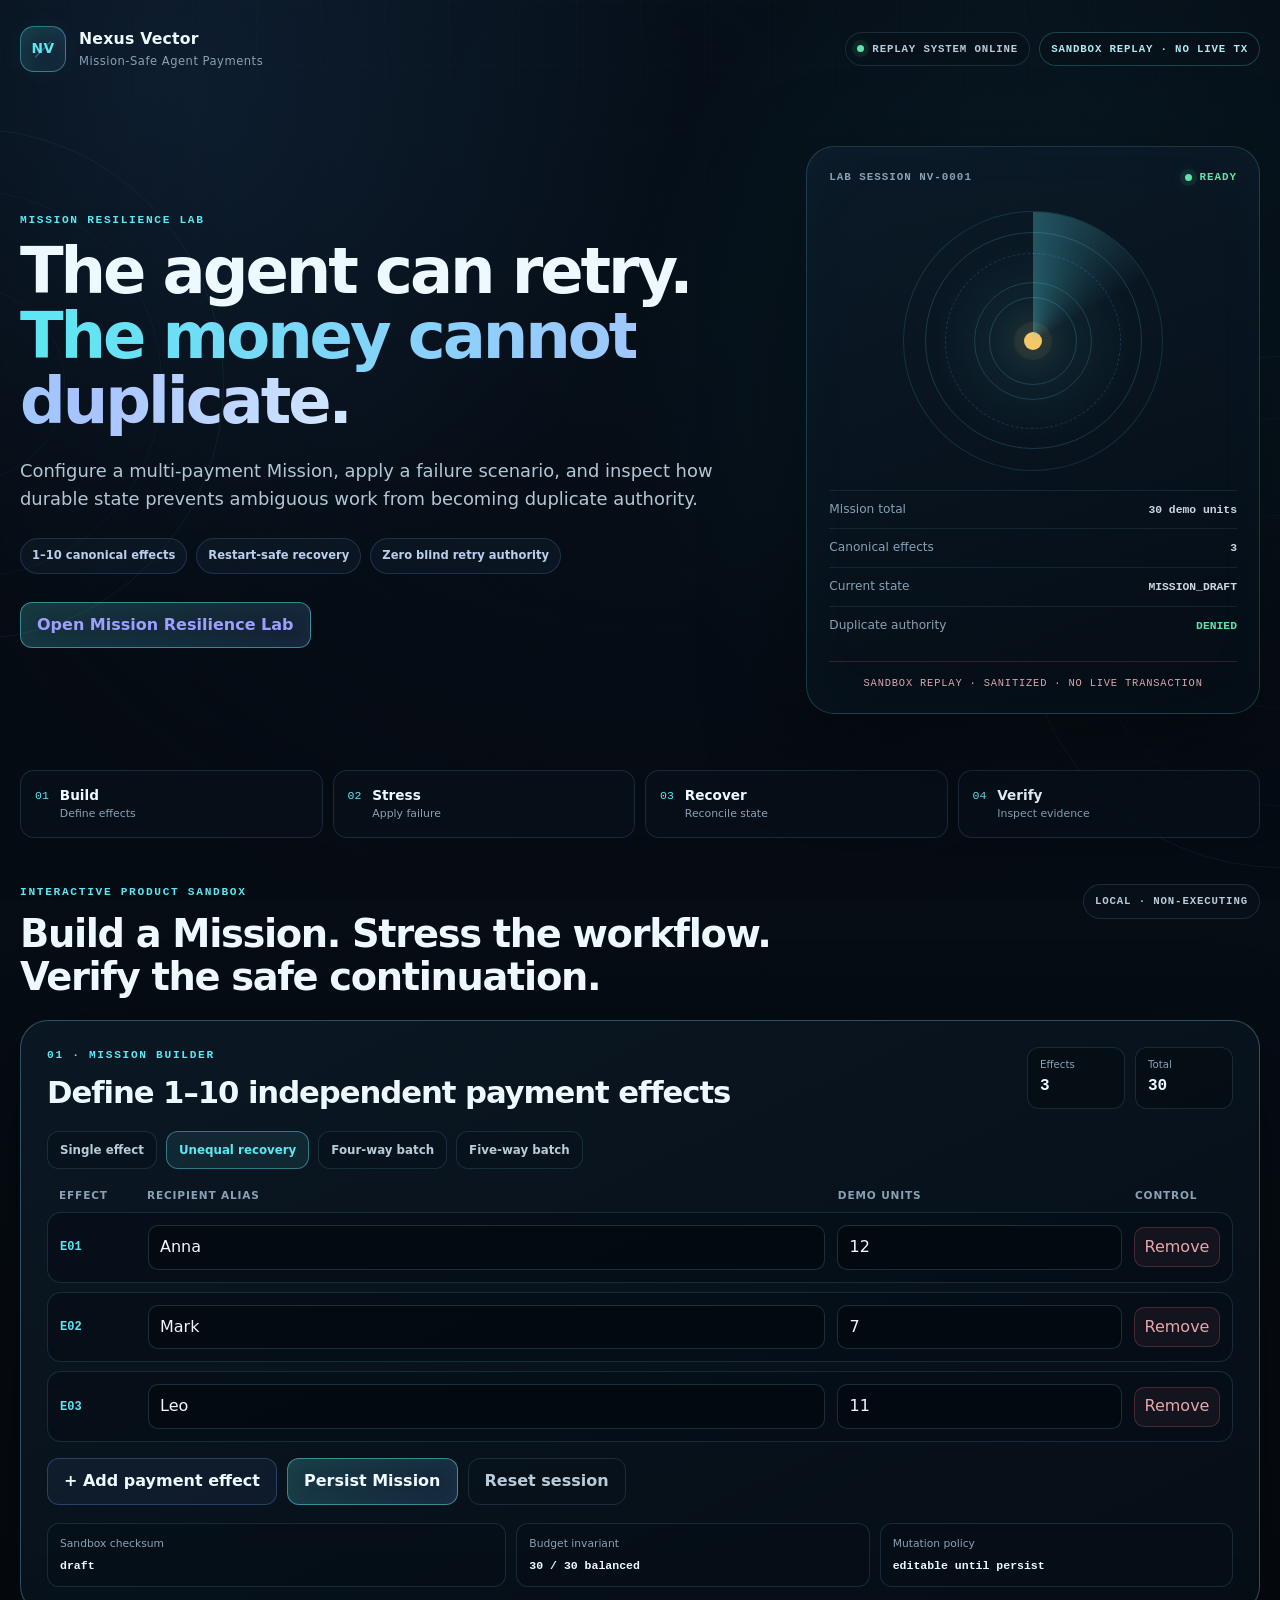
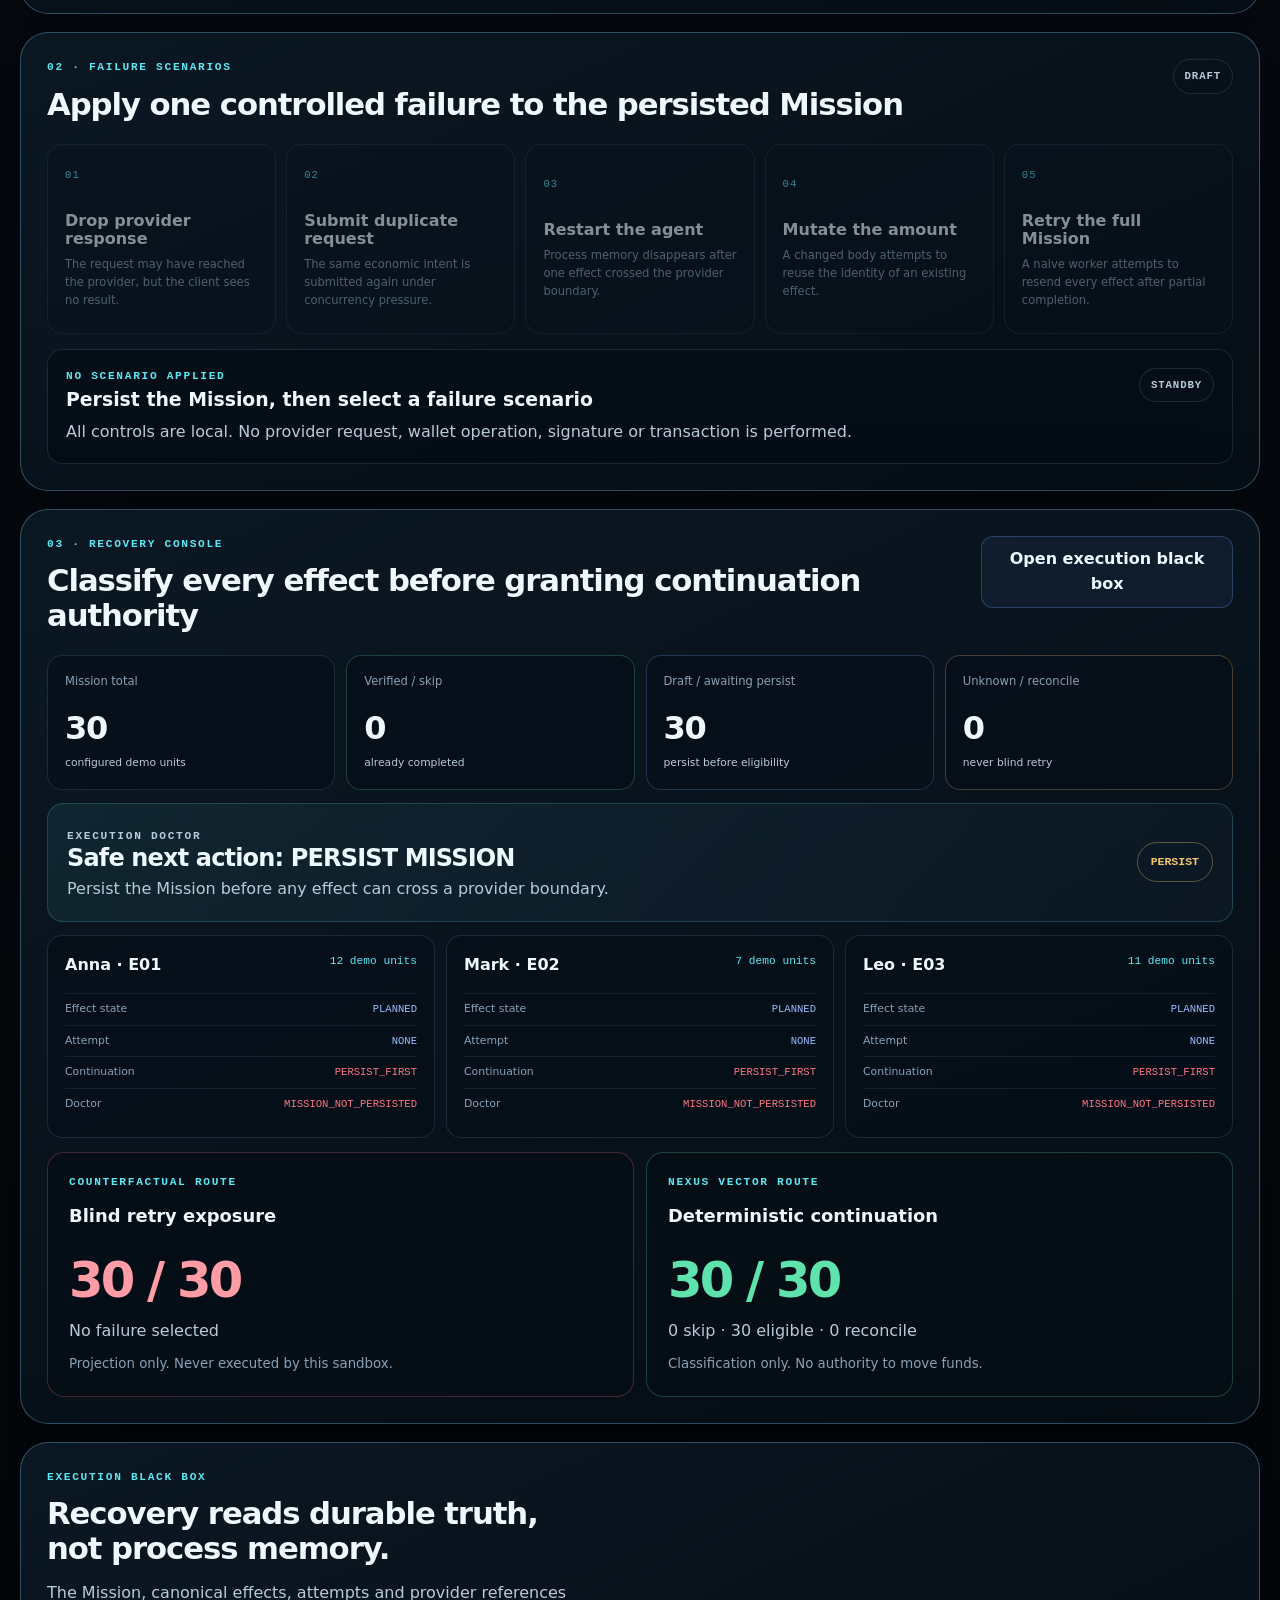
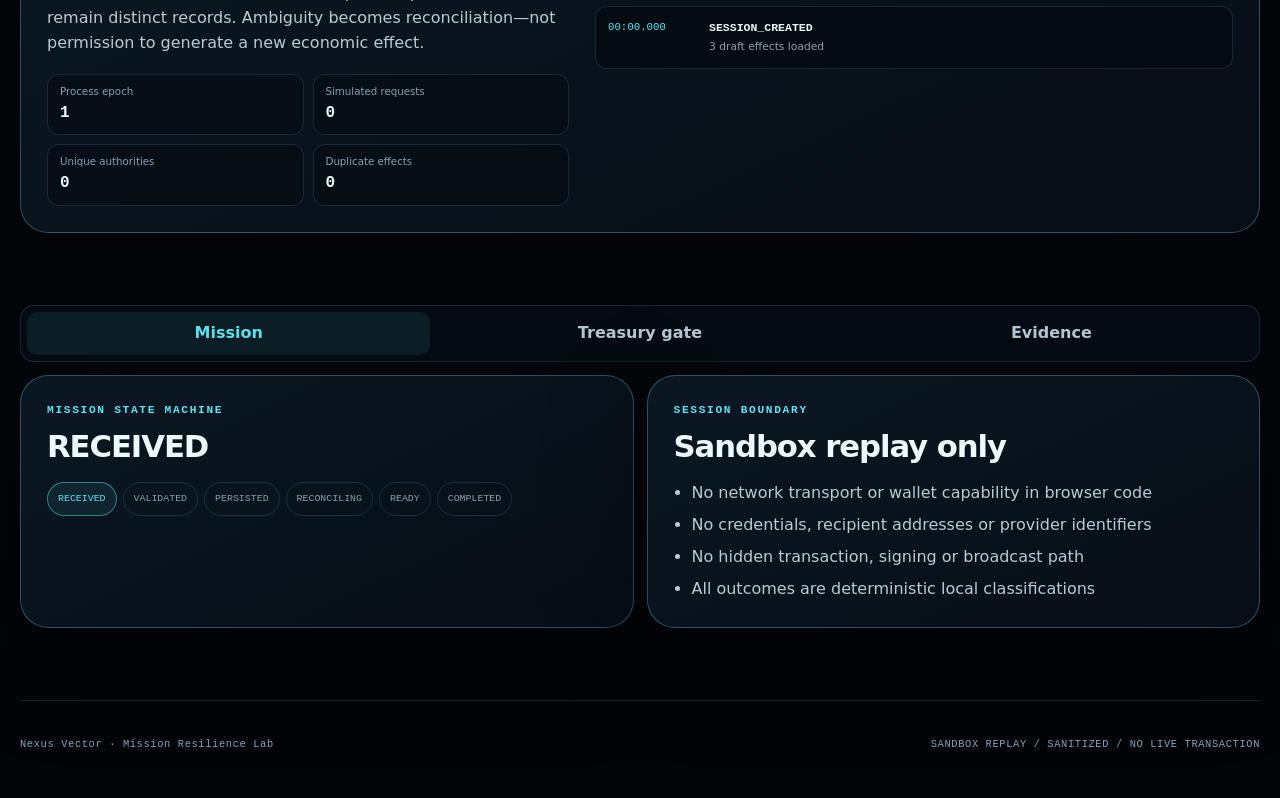
==== commit 88da7af7: "Correct neutral-state presentation semantics" ====
--- a/frontend/index.html
+++ b/frontend/index.html
@@ -6,6 +6,7 @@
   <meta name="description" content="Stress-test autonomous payment missions under retries, lost responses and restarts.">
   <title>Nexus Vector — Mission Resilience Lab</title>
   <link rel="stylesheet" href="styles.css">
+  <link rel="stylesheet" href="polish.css">
 </head>
 <body>
   <div class="grid-field" aria-hidden="true"></div>
@@ -107,7 +108,7 @@
         <div class="mission-integrity">
           <div><span>Sandbox checksum</span><strong id="mission-fingerprint">draft</strong></div>
           <div><span>Budget invariant</span><strong id="budget-invariant">30 / 30 balanced</strong></div>
-          <div><span>Mutation policy</span><strong>new version required</strong></div>
+          <div><span>Mutation policy</span><strong id="mutation-policy">editable until persist</strong></div>
         </div>
       </section>
 
@@ -164,13 +165,13 @@
 
         <div class="mission-summary">
           <article class="metric-card">
-            <span>Mission total</span><strong id="mission-total">30</strong><small>immutable demo units</small>
+            <span>Mission total</span><strong id="mission-total">30</strong><small id="mission-total-caption">configured demo units</small>
           </article>
           <article class="metric-card safe">
             <span>Verified / skip</span><strong id="amount-skipped">0</strong><small>already completed</small>
           </article>
           <article class="metric-card ready">
-            <span>Missing / eligible</span><strong id="amount-executable">30</strong><small>policy-gated continuation</small>
+            <span id="executable-label">Draft / awaiting persist</span><strong id="amount-executable">30</strong><small id="executable-caption">persist before eligibility</small>
           </article>
           <article class="metric-card warning">
             <span>Unknown / reconcile</span><strong id="amount-unresolved">0</strong><small>never blind retry</small>
@@ -189,18 +190,18 @@
         <div id="effect-cards" class="effect-grid" aria-label="Effect continuation decisions"></div>
 
         <div class="outcome-comparison">
-          <article class="outcome-card unsafe-outcome">
+          <article id="unsafe-outcome-card" class="outcome-card unsafe-outcome is-neutral">
             <p class="section-label">Counterfactual route</p>
             <h3>Blind retry exposure</h3>
-            <strong id="unsafe-total">30 / 30</strong>
-            <span id="unsafe-detail">No failure selected</span>
+            <strong id="unsafe-total">NOT EVALUATED</strong>
+            <span id="unsafe-detail">Persist the Mission, then select a failure scenario</span>
             <small>Projection only. Never executed by this sandbox.</small>
           </article>
           <article class="outcome-card safe-outcome">
             <p class="section-label">Nexus Vector route</p>
             <h3>Deterministic continuation</h3>
-            <strong id="safe-total">30 / 30</strong>
-            <span id="safe-detail">All effects remain eligible</span>
+            <strong id="safe-total">PERSIST FIRST</strong>
+            <span id="safe-detail">30 awaiting persist · 0 execution authority</span>
             <small>Classification only. No authority to move funds.</small>
           </article>
         </div>
@@ -268,7 +269,7 @@
           <div><span class="gate-icon">✓</span><p><strong>Mission identity</strong><small id="gate-identity">draft effects recognized</small></p></div>
           <div><span class="gate-icon">✓</span><p><strong>Immutable budget</strong><small id="gate-budget">partition equals Mission total</small></p></div>
           <div><span class="gate-icon">✓</span><p><strong>Durable attempt</strong><small id="gate-attempt">no provider boundary entered</small></p></div>
-          <div class="gate-caution"><span class="gate-icon">!</span><p><strong>Evidence policy</strong><small id="gate-evidence">no unresolved evidence</small></p></div>
+          <div id="gate-evidence-card"><span id="gate-evidence-icon" class="gate-icon">✓</span><p><strong>Evidence policy</strong><small id="gate-evidence">no unresolved evidence</small></p></div>
           <div><span class="gate-icon">✓</span><p><strong>Continuation authority</strong><small id="gate-continuation">duplicate authority denied</small></p></div>
         </div>
         <div class="treasury-decision">
@@ -333,5 +334,6 @@
 
   <script src="replay/mission-safe-30.js"></script>
   <script src="app.js"></script>
+  <script src="presentation-consistency.js"></script>
 </body>
 </html>
